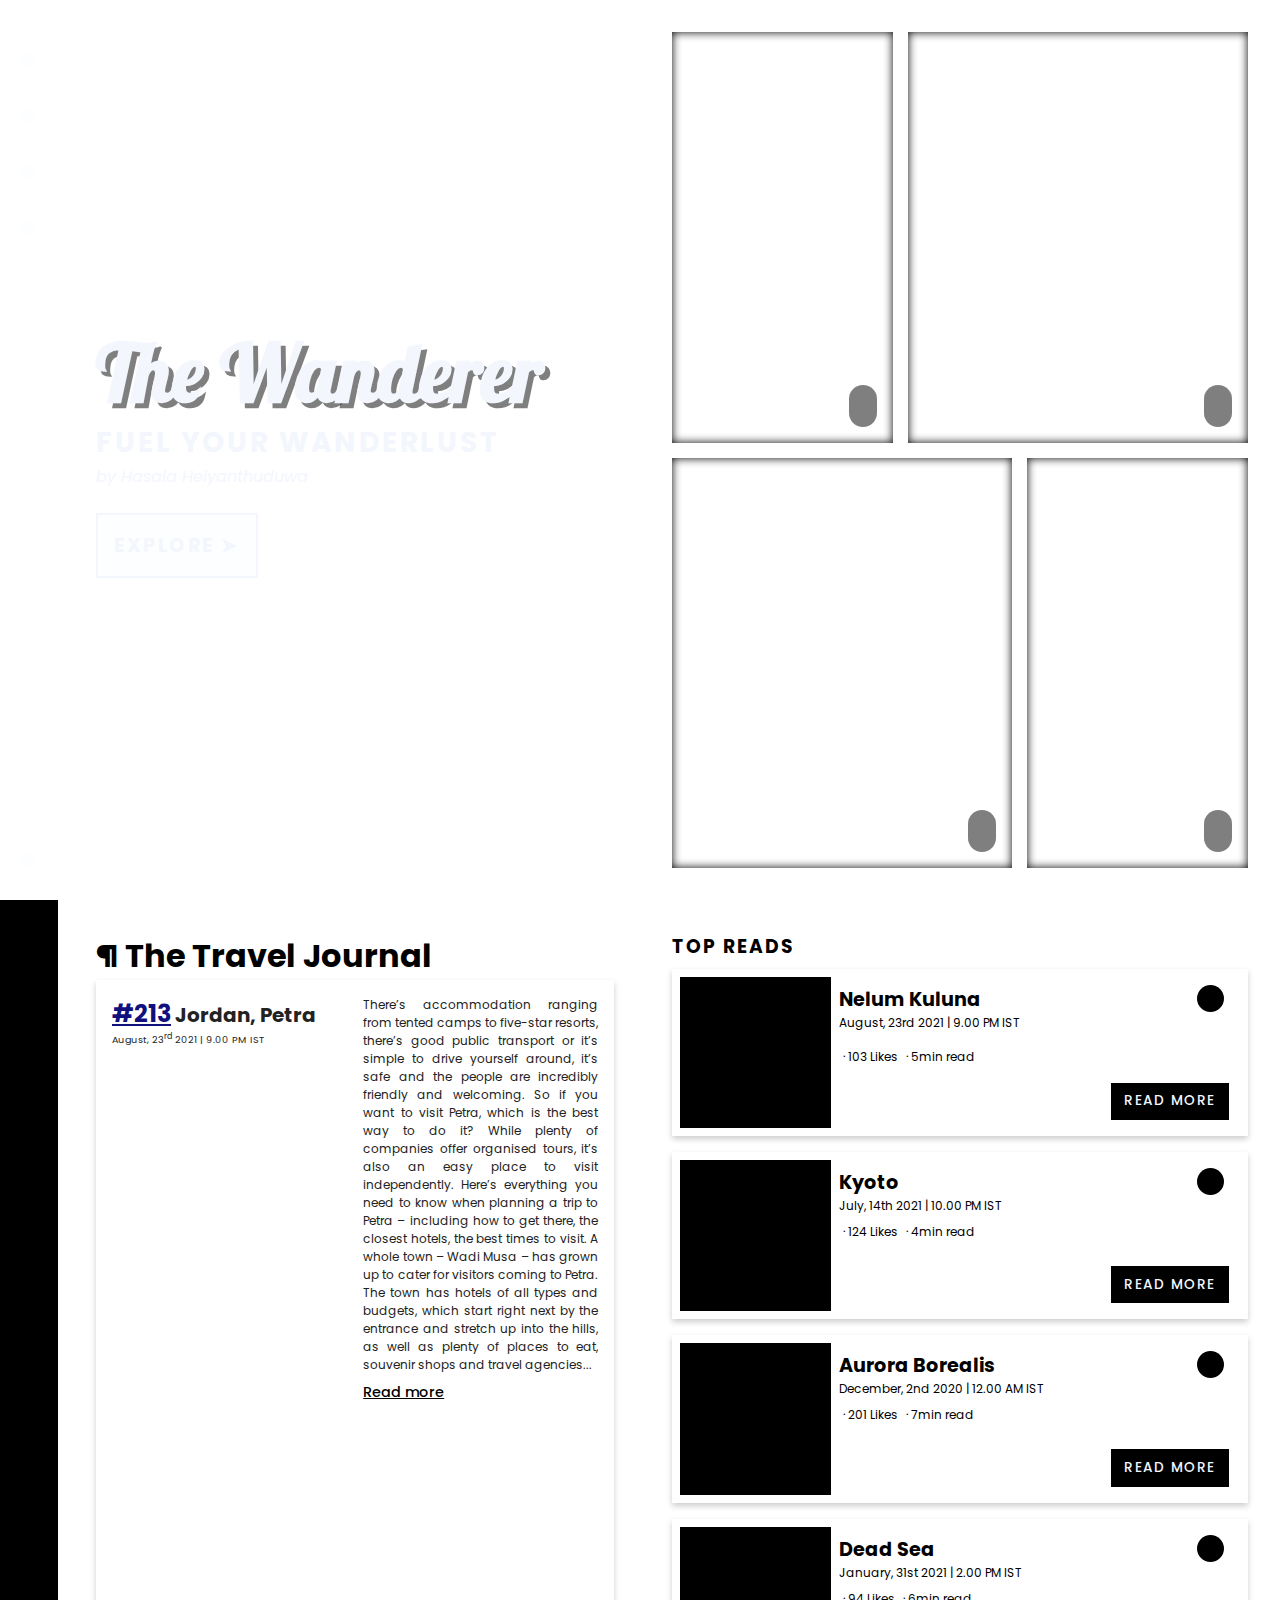
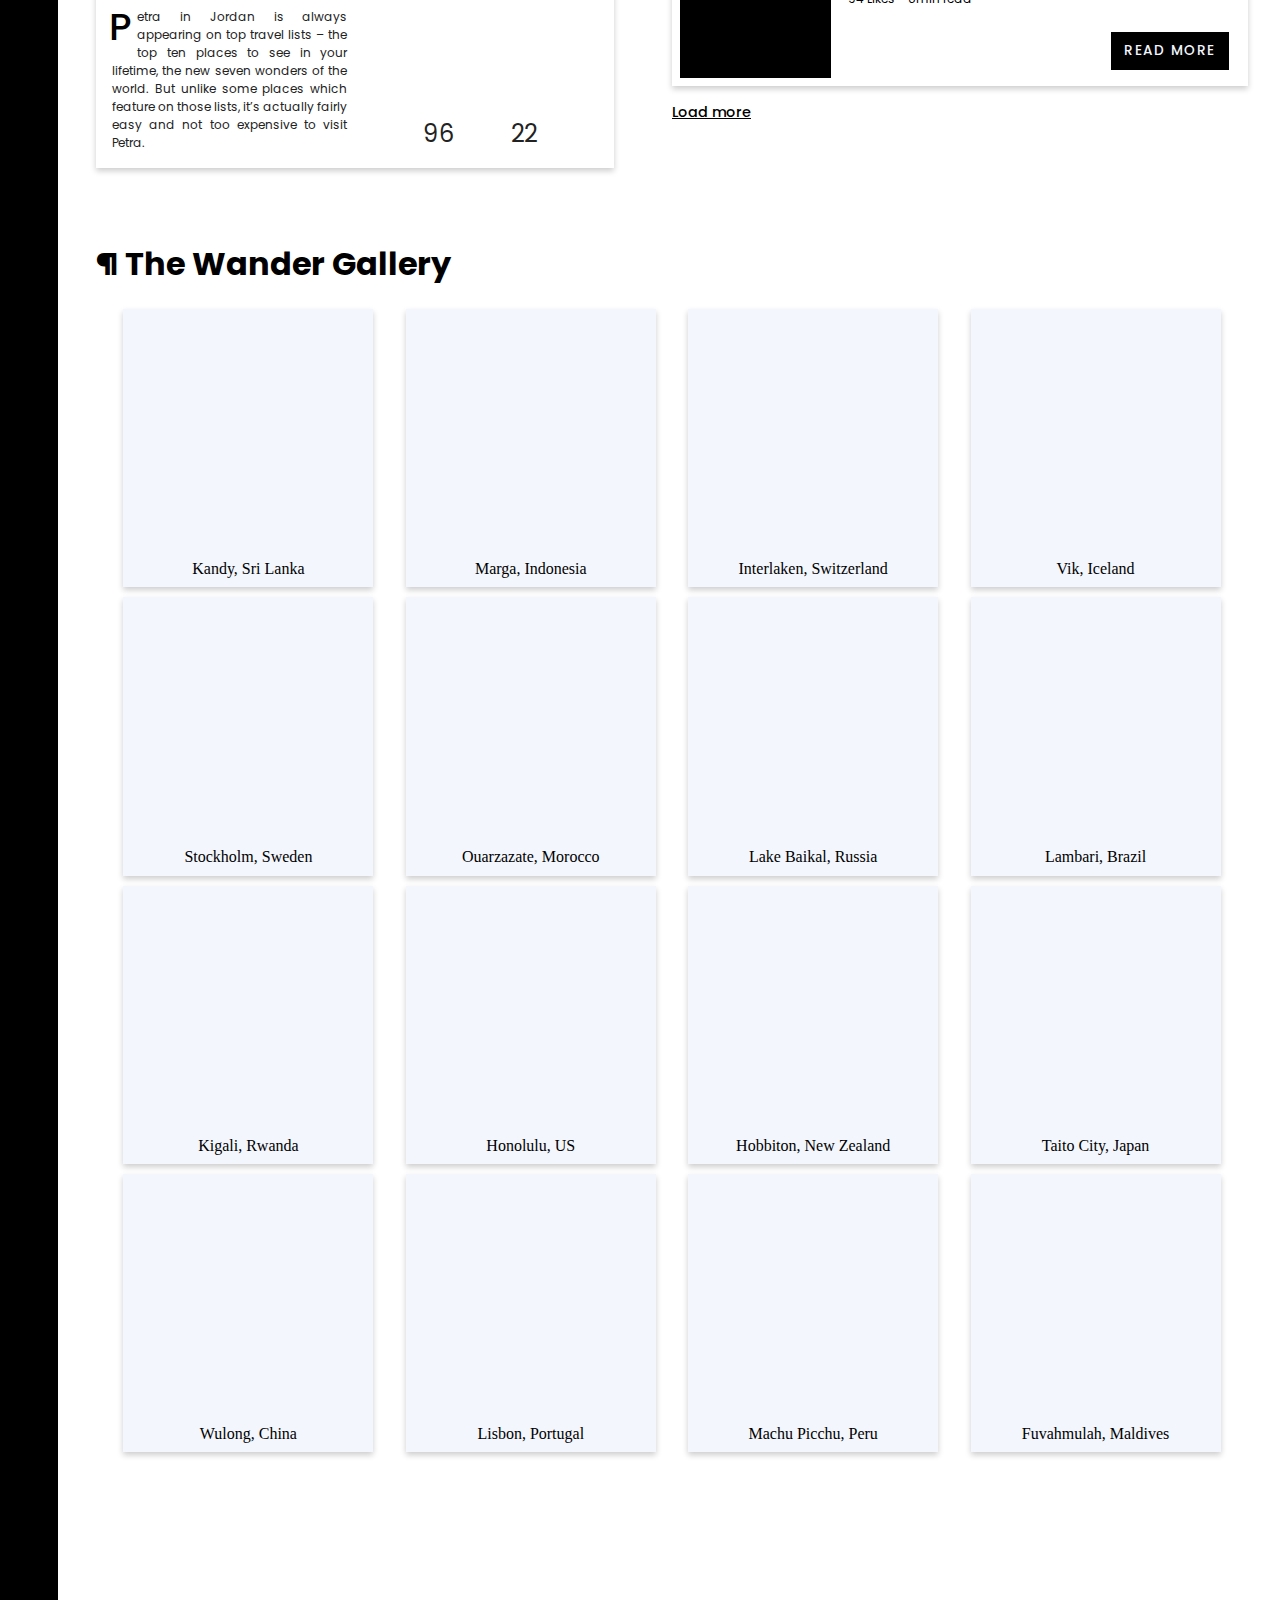
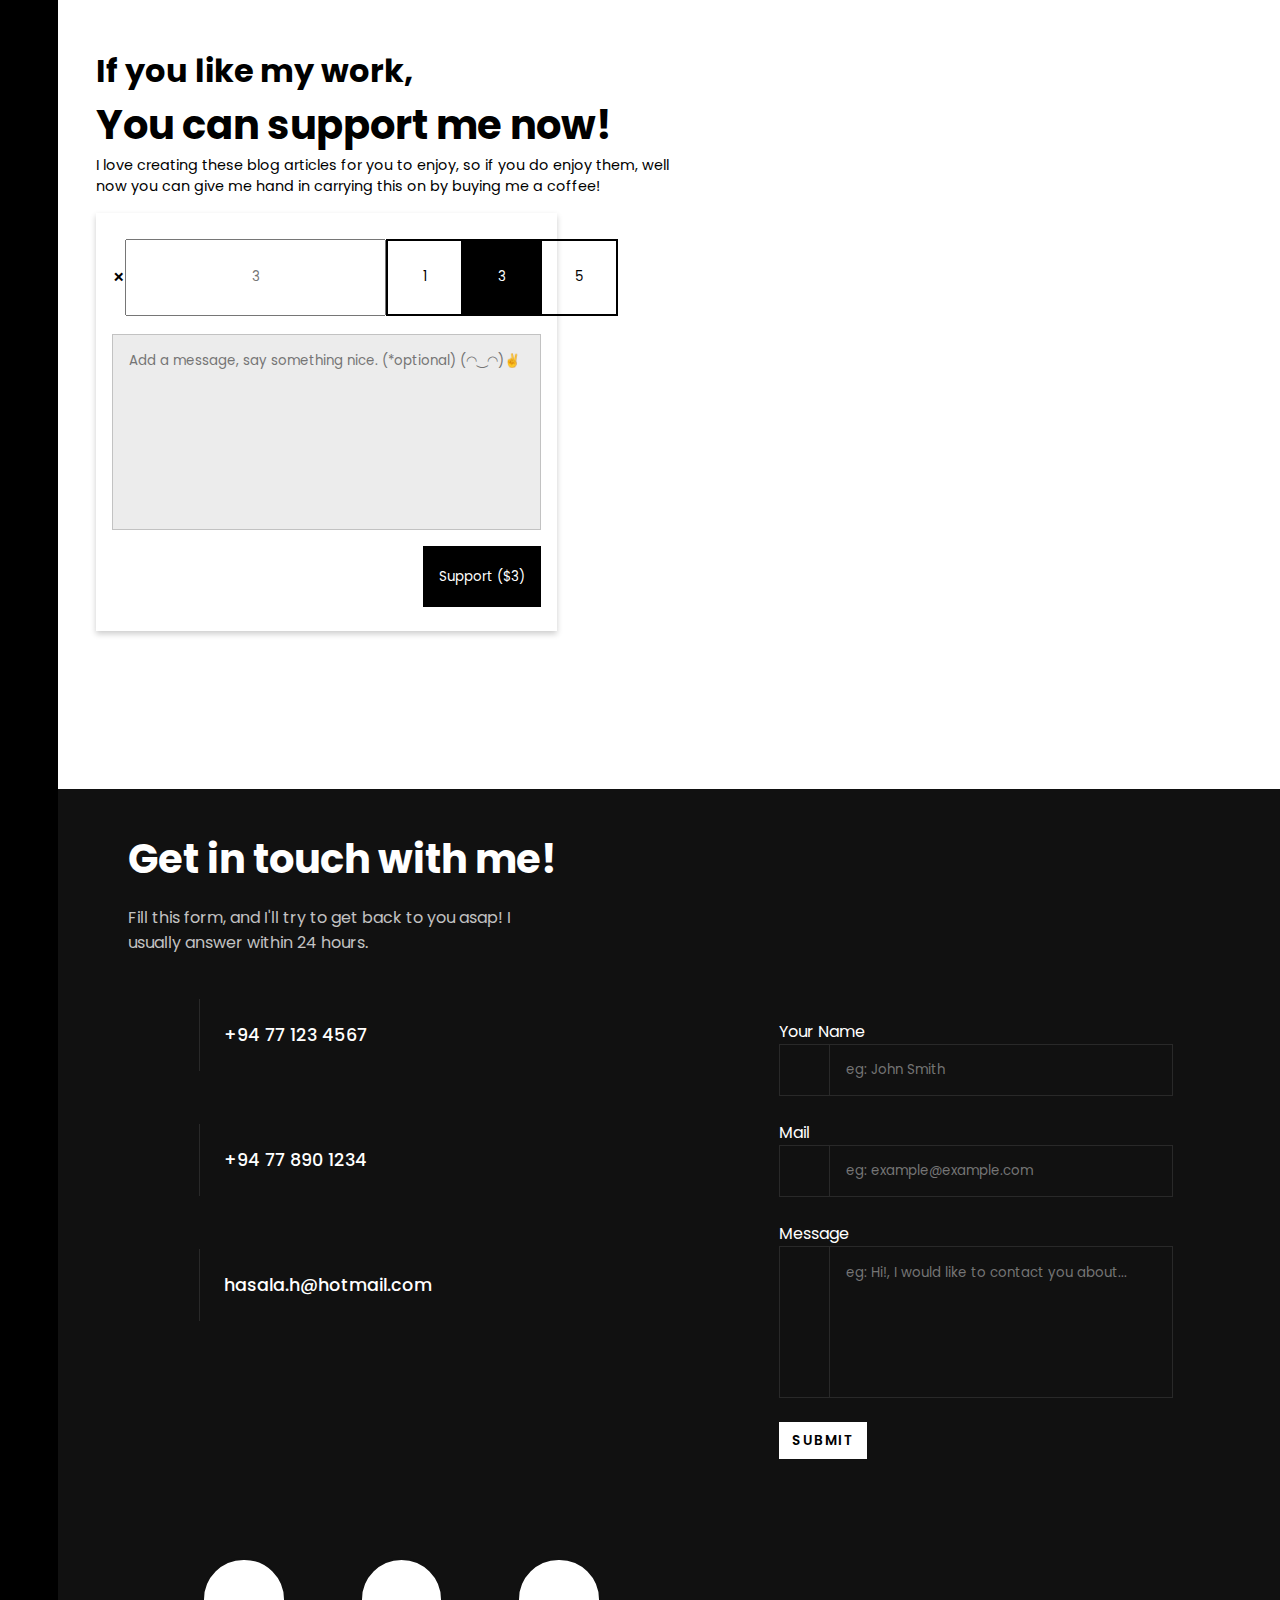
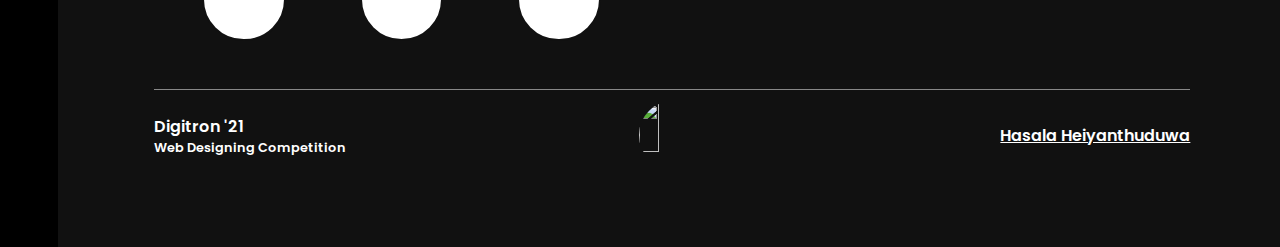
==== index.html @ e17c5232 "final content update" ====
<!DOCTYPE html>
<html lang="en">
<head>
    <meta charset="UTF-8">
    <meta name="viewport" content="width=device-width, initial-scale=1.0">
    <link rel="stylesheet" href="./assets/css/index.css">
    <link rel="shortcut icon" href="./assets/img/logo/favicon_32.ico" type="image/x-icon">
    <script type="module" src="https://unpkg.com/ionicons@5.0.0/dist/ionicons/ionicons.esm.js"></script>
    <script nomodule="" src="https://unpkg.com/ionicons@5.0.0/dist/ionicons/ionicons.js"></script>
    <script src='https://code.jquery.com/jquery-3.6.0.min.js'></script>
    <script defer src="./assets/js/index.js"></script>
    <title>The Wanderer</title>
</head>
<body>
    <nav>
        <a href="#hero">
            <ion-icon name="home-outline"></ion-icon>
        </a>
        <a href="#blog">
            <ion-icon name="document-text-outline"></ion-icon>
        </a>
        <a href="#gallery">
            <ion-icon name="images-outline"></ion-icon>
        </a>
        <a href="#sponsor">
            <ion-icon name="cafe-outline"></ion-icon>
        </a>
        <a href="#contact" class="nav-contact">
            <ion-icon name="at-outline"></ion-icon>
        </a>
    </nav>
    <section class="hero" id="hero">
        <div class="sections">
        <h1 class="hero-title">
            The Wanderer
        </h1>
        <h2 class="hero-subtitle">
            fuel your wanderlust
        </h2>
        <span class="author">by Hasala Heiyanthuduwa</span>
        <a href="#blog" class="hero-explore">Explore <div class="arrow">➤</div></a>
    </div>
    <div class="sections">
        <div class="pic">
            <img src="./assets/img/hero/Compressed_hero-card_1.jpg" alt="">
            <div class="info-panel">
                <div class="info-sec__1">
                    <ion-icon name="location-outline"></ion-icon>
                    <span>Osaka, Japan</span>
                </div>
            </div>
        </div>
        <div class="pic">
            <img src="./assets/img/hero/Compressed_hero-card_3.jpg" alt="">
            <div class="info-panel">
                <div class="info-sec__1">
                    <ion-icon name="location-outline"></ion-icon>
                    <span>Hanover, Germany</span> 
                </div>
            </div>
        </div>
        <div class="pic">
            <img src="./assets/img/hero/Compressed_hero-card_2.jpg" alt="">
            <div class="info-panel">
                <div class="info-sec__1">
                    <ion-icon name="location-outline"></ion-icon>
                    <span>Multnomah Falls, US</span>
                </div>
            </div>
        </div>
        <div class="pic">
            <img src="./assets/img/hero/Compressed_hero-card_4.jpg" alt="">
            <div class="info-panel">
                <div class="info-sec__1">
                    <ion-icon name="location-outline"></ion-icon>
                    <span>Sahara Desert, Sahara</span>
                </div>
            </div>
        </div>
    </div>
    </section>
    <section class="blog" id="blog">
        <div class="nav-cover"></div>
        <div class="sections">
            <h1>¶ The Travel Journal</h1>
            <div class="news-card">
                <div class="col">
                    <h2><a class="article-tag" href="#">#213</a> Jordan, Petra</h2> 
                    <span>August, 23<sup>rd</sup> 2021 | 9.00 PM IST</span>
                    <img src="./assets/img/blog/Compressed_blog-newscard.jpg" alt="">
                    <article>
                        Petra in Jordan is always appearing on top travel lists – the top ten places to see in your lifetime, the new seven wonders of the world. But unlike some places which feature on those lists, it’s actually fairly easy and not too expensive to visit Petra.
                    </article>
                </div>
                <div class="col">
                    <article>
                        There’s accommodation ranging from tented camps to five-star resorts, there’s good public transport or it’s simple to drive yourself around, it’s safe and the people are incredibly friendly and welcoming.
                        So if you want to visit Petra, which is the best way to do it? While plenty of companies offer organised tours, it’s also an easy place to visit independently. Here’s everything you need to know when planning a trip to Petra – including how to get there, the closest hotels, the best times to visit.
                        A whole town – Wadi Musa – has grown up to cater for visitors coming to Petra. The town has hotels of all types and budgets, which start right next by the entrance and stretch up into the hills, as well as plenty of places to eat, souvenir shops and travel agencies...
                    </article>
                    <a href="./blog.html">Read more</a>
                    <div class="likes-comments">
                        <div>
                        <ion-icon class="like-icon" name="heart-outline"></ion-icon>
                        <span class="like-count">96</span>
                    </div>
                        <div>
                        <ion-icon name="chatbubbles-outline"></ion-icon>
                        <span>22</span>
                    </div>
                    </div>
                </div>
            </div>
        </div>
        <div class="sections">
            <div class="journal-entries">
                <h3>Top Reads</h3>
                <div class="journal-entry__card">
                    <div class="entry-index" style="background-image: url('/assets/img/blog/Compressed_blog-img_1.jpg');">
                        <h1>#26</h1>
                    </div>
                    <div class="entry-titles">
                        <h2>Nelum Kuluna</h2>
                        <span>August, 23rd 2021 | 9.00 PM IST</span>
                        <div>
                            <div class="entry-stats"><ion-icon name="heart-outline"></ion-icon><span> · 103 Likes  </span></div>
                            <div class="entry-stats"><ion-icon name="time-outline"></ion-icon><span> · 5min read</span></div>
                        </div>
                    </div>
                    <div class="entry-button-group">
                        <div class="bookmark"><ion-icon name="bookmark-outline"></ion-icon></div>
                        <a href="./blog.html">Read More</a>
                    </div>
                </div>
                <div class="journal-entry__card">
                    <div class="entry-index" style="background-image: url('/assets/img/blog/Compressed_blog-img_2.jpg');">
                        <h1>#10</h1>
                    </div>
                    <div class="entry-titles">
                        <h2>Kyoto</h2>
                        <span>July, 14th 2021 | 10.00 PM IST</span>
                        <div>
                            <ion-icon name="heart-outline"></ion-icon><span> · 124 Likes  </span><ion-icon name="time-outline"></ion-icon><span> · 4min read</span>
                        </div>
                    </div>
                    <div class="entry-button-group">
                        <div class="bookmark"><ion-icon name="bookmark-outline"></ion-icon></div>
                        <a href="./blog.html">Read More</a>
                    </div>
                </div>
                <div class="journal-entry__card">
                    <div class="entry-index" style="background-image: url('/assets/img/blog/Compressed_blog-img_3.jpg');">
                        <h1>#03</h1>
                    </div>
                    <div class="entry-titles">
                        <h2>Aurora Borealis</h2>
                        <span>December, 2nd 2020 | 12.00 AM IST</span>
                        <div>
                            <ion-icon name="heart-outline"></ion-icon><span> · 201 Likes  </span><ion-icon name="time-outline"></ion-icon><span> · 7min read</span>
                        </div>
                    </div>
                    <div class="entry-button-group">
                        <div class="bookmark"><ion-icon name="bookmark-outline"></ion-icon></div>
                        <a href="./blog.html">Read More</a>
                    </div>
                </div>
                <div class="journal-entry__card">
                    <div class="entry-index" style="background-image: url('/assets/img/blog/Compressed_blog-img_4.jpg');">
                        <h1>#100</h1>
                    </div>
                    <div class="entry-titles">
                        <h2>Dead Sea</h2>
                        <span>January, 31st 2021 | 2.00 PM IST</span>
                        <div>
                            <ion-icon name="heart-outline"></ion-icon><span> · 94 Likes  </span><ion-icon name="time-outline"></ion-icon><span> · 6min read</span>
                        </div>
                    </div>
                    <div class="entry-button-group">
                        <div class="bookmark"><ion-icon name="bookmark-outline"></ion-icon></div>
                        <a href="./blog.html">Read More</a>
                    </div>
                </div>
                <p>Load more</p>
            </div>
        </div>
    </section>
    <section class="gallery" id="gallery">
        <div class="nav-cover"></div>
        <h1>¶ The Wander Gallery</h1>
        <div class="gallery-container">
            <div class="photo-box">
                <div class="photo">
                    <img src="./assets/img/gallery/Compressed_gallery-photos__1.jpg" alt="">
                </div>
                <div class="photo-title">
                    <span>Kandy, Sri Lanka</span>
                </div>
            </div>
            <div class="photo-box">
                <div class="photo">
                    <img src="./assets/img/gallery/Compressed_gallery-photos__2.jpg" alt="">
                </div>
                <div class="photo-title">
                    <span>Marga, Indonesia</span>
                </div>
            </div>
            <div class="photo-box">
                <div class="photo">
                    <img src="./assets/img/gallery/Compressed_gallery-photos__3.jpg" alt="">
                </div>
                <div class="photo-title">
                    <span>Interlaken, Switzerland</span>
                </div>
            </div>
            <div class="photo-box">
                <div class="photo">
                    <img src="./assets/img/gallery/Compressed_gallery-photos__4.jpg" alt="">
                </div>
                <div class="photo-title">
                    <span>Vik, Iceland</span>
                </div>
            </div>
            <div class="photo-box">
                <div class="photo">
                    <img src="./assets/img/gallery/Compressed_gallery-photos__5.jpg" alt="">
                </div>
                <div class="photo-title">
                    <span>Stockholm, Sweden</span>
                </div>
            </div>
            <div class="photo-box">
                <div class="photo">
                    <img src="./assets/img/gallery/Compressed_gallery-photos__6.jpg" alt="">
                </div>
                <div class="photo-title">
                    <span>Ouarzazate, Morocco</span>
                </div>
            </div>
            <div class="photo-box">
                <div class="photo">
                    <img src="./assets/img/gallery/Compressed_gallery-photos__7.jpg" alt="">
                </div>
                <div class="photo-title">
                    <span>Lake Baikal, Russia</span>
                </div>
            </div>
            <div class="photo-box">
                <div class="photo">
                    <img src="./assets/img/gallery/Compressed_gallery-photos__8.jpg" alt="">
                </div>
                <div class="photo-title">
                    <span>Lambari, Brazil</span>
                </div>
            </div>
            <div class="photo-box">
                <div class="photo">
                    <img src="./assets/img/gallery/Compressed_gallery-photos__9.jpg" alt="">
                </div>
                <div class="photo-title">
                    <span>Kigali, Rwanda</span>
                </div>
            </div>
            <div class="photo-box">
                <div class="photo">
                    <img src="./assets/img/gallery/Compressed_gallery-photos__10.jpg" alt="">
                </div>
                <div class="photo-title">
                    <span>Honolulu, US</span>
                </div>
            </div>
            <div class="photo-box">
                <div class="photo">
                    <img src="./assets/img/gallery/Compressed_gallery-photos__11.jpg" alt="">
                </div>
                <div class="photo-title">
                    <span>Hobbiton, New Zealand</span>
                </div>
            </div>
            <div class="photo-box">
                <div class="photo">
                    <img src="./assets/img/gallery/Compressed_gallery-photos__12.jpg" alt="">
                </div>
                <div class="photo-title">
                    <span>Taito City, Japan</span>
                </div>
            </div>
            <div class="photo-box">
                <div class="photo">
                    <img src="./assets/img/gallery/Compressed_gallery-photos__13.jpg" alt="">
                </div>
                <div class="photo-title">
                    <span>Wulong, China</span>
                </div>
            </div>
            <div class="photo-box">
                <div class="photo">
                    <img src="./assets/img/gallery/Compressed_gallery-photos__14.jpg" alt="">
                </div>
                <div class="photo-title">
                    <span>Lisbon, Portugal</span>
                </div>
            </div>
            <div class="photo-box">
                <div class="photo">
                    <img src="./assets/img/gallery/Compressed_gallery-photos__15.jpg" alt="">
                </div>
                <div class="photo-title">
                    <span>Machu Picchu, Peru</span>
                </div>
            </div>
            <div class="photo-box">
                <div class="photo">
                    <img src="./assets/img/gallery/Compressed_gallery-photos__16.jpg" alt="">
                </div>
                <div class="photo-title">
                    <span>Fuvahmulah, Maldives</span>
                </div>
            </div>
        </div>
    </section>
    <section class="sponsor" id="sponsor">
        <div class="sponsor-background">
            <img src="./assets/img/sponsor/sponsor-background.png" alt="">
        </div>
        <div class="nav-cover"></div>
        <div class="sections main-sponsor">
            <h2>If you like my work,</h2>
            <h1>You can support me now!</h1>
            <p>I love creating these blog articles for you to enjoy, so if you do enjoy them, well now you can give me hand in carrying this on by buying me a coffee!</p>
            <div class="buy-a-coffee-card">
                <div class="select-number">
                    <img src="./assets/img/sponsor/coffeecup.png" alt="">
                    <p>×</p>
                    <input type="" placeholder="3">
                    <button>1</button>
                    <button class="selected">3</button>
                    <button>5</button>
                </div>
                <div class="comment">
                    <textarea class="comment-box" placeholder="Add a message, say something nice. (*optional) (◠‿◠)✌"></textarea>
                </div>
                <div class="give-support">
                    <img src="./assets/img/sponsor/visamastercard.png" alt="">
                    <button>Support ($3)</button>
                </div>
            </div>
        </div>
        <div class="sections background">
            <img src="./assets/img/sponsor/buymeacoffeelogo.png" alt="">
        </div>
    </section>
    <section class="contact" id="contact">
        <div class="nav-cover"></div>
        <div class="sections contact-intro">
            <h1>Get in touch with me!</h1>
            <h4>Fill this form, and I'll try to get back to you asap! I usually answer within 24 hours.</h4>
            <div class="contacts">
                <div class="contact-cards">
                    <div class="contact-card__icon"><ion-icon name="call"></ion-icon></div>
                    <span>+94 77 123 4567</span>
                </div>
                <div class="contact-cards">
                    <div class="contact-card__icon"><ion-icon name="logo-whatsapp"></ion-icon></div>
                    <span>+94 77 890 1234</span>
                </div>
                <div class="contact-cards">
                    <div class="contact-card__icon"><ion-icon name="mail"></ion-icon></div>
                    <span>hasala.h@hotmail.com</span>
                </div>
            </div>
            <div class="contact-socials">
                <div class="contact-social-links">
                    <ion-icon class="social-icon" name="logo-instagram"></ion-icon>
                </div>
                <div class="contact-social-links">
                    <ion-icon class="social-icon" name="logo-twitter"></ion-icon>
                </div>
                <div class="contact-social-links">
                    <ion-icon class="social-icon" name="logo-github"></ion-icon>
                </div>
            </div>
        </div>
        <div class="sections contact-form-section">
            <form class="contact-form">
                <label for="">Your Name</label>
                <div class="contact-input-box">
                    <div class="contact-icon-box"><ion-icon name="person"></ion-icon></div>
                    <input type="text" placeholder="eg: John Smith">
                </div>
                <label for="">Mail</label>
                <div class="contact-input-box">
                    <div class="contact-icon-box"><ion-icon name="mail"></ion-icon></div>
                    <input type="text"  placeholder="eg: example@example.com">
                </div>
                <label for="">Message</label>
                <div class="contact-input-box">
                    <div class="contact-icon-box textarea-icon"><ion-icon name="chatbubble-ellipses"></ion-icon></div>
                    <textarea placeholder="eg: Hi!, I would like to contact you about..."></textarea>
                </div>
                <input type="submit" onclick="(event)=>{event.preventDefault();}">
            </form>
        </div>
    </section>
    <footer>
        <div class="nav-cover"></div>
        <div class="divider"></div>
        <div class="content">
            <span>Digitron '21 <br> <p>Web Designing Competition</p></span>
            <img src="./assets/img/logo/profile-picture.jpeg" alt="">
            <a href="http://github.com/Hasala2002">Hasala Heiyanthuduwa</a>
        </div>
    </footer>
</body>
</html>
---- assets/css/index.css ----
@import url('https://fonts.googleapis.com/css2?family=Lobster&display=swap');
@import url('https://fonts.googleapis.com/css2?family=Poppins:wght@300;400;500;600;700&display=swap');

@font-face {
    font-family: "Virgil";
    src: url("Virgil.woff2");
    font-display: swap;
  }

*{
    padding: 0;
    margin: 0;
    box-sizing: border-box;
    font-family: 'Poppins';
}

*::-webkit-scrollbar {
    width: 5px;
    background: #F3F6FD;
  }
  
*::-webkit-scrollbar-thumb {
    background: #000;
}

html,body{
    width: 100%;
    height: 100%;
    font-size: 100%;
    scroll-behavior: smooth;
    position: relative;
    min-height: 760px;
}

body{
    /* display: flex; */
    /* height: 600%; */
    /* flex-direction: column; */
    overflow-x: hidden;
    /* background-color: #F3F6FD; */
}

section{
    width: 100%;
    padding: 2.5%;
    padding-left: 7.5%;
    height: 100vh;
    display: flex;
    position: relative;
    color: #F3F6FD;
}

section:not(.hero){
    color: #000;
}

nav{
    position: fixed;
    width: 4.5%;
    height: 100%;
    background: inherit;
    overflow: hidden;
    border-right: 1px solid rgba(243, 246, 253, 0.25);
    display: flex;
    flex-direction: column;
    align-items: center;
    padding: 4% 0 2.5% 0;
    z-index: 1000;
}

nav::after{
    content: '';
    width: 100%;
    height:100%;
    background: inherit; 
    position: absolute;
    right: 0;
    top: 0;
    left: 0;
    bottom: 0;
    box-shadow: inset 0 0 0 200px rgba(255,255,255,0.1);
    filter: blur(10px);
    pointer-events: none;
}

nav a {
    background-color: #F3F6FD;
    width: fit-content;
    aspect-ratio: 1/1;
    margin-bottom: 5rem;
    padding: .75rem;
    border-radius:50%;
    background-color: rgba(243, 246, 253, 0.15);
    transition: 0.5s ease-in;
    color: #F3F6FD;

}

nav a:hover{
    box-shadow: inset 0px 0px 0px 50px rgba(243, 246, 253, 0.3);
}

nav a ion-icon{
    font-size: 1.75rem;
}

nav a.nav-contact{
    margin-top: auto;
    margin-bottom: 0rem;
}

section.hero{
    flex: 1;
    background-image: url(/assets/img/hero/hero-1.jpg);
    background-size: 100% auto;
    background-repeat: no-repeat;
}

section .sections{
    flex: 1;
    height:100%;
}

section:is(.hero) .sections{
    display: flex;
    flex-direction: column;
    justify-content: center;
}


h1.hero-title{
    font-family: 'Lobster';
    font-size: clamp(5rem, 8.5rem ,12.5rem);
    text-shadow: 0.3rem 0.3rem rgba(0, 0, 0, 0.5);
}

h2.hero-subtitle{
    font-size: 2.5rem !important;
    text-transform: uppercase;
    letter-spacing: 2.5px;
}

span.author{
    font-style: italic;
}

a.hero-explore{
    margin-top: 1.5rem;
    font-weight: 700;
    font-size:1.2rem;
    border: 2px solid #F3F6FD;
    background-color: rgba(243, 246, 253, 0.15);
    outline-width: 0;
    width: fit-content;
    padding: 1rem;
    white-space: pre;
    text-transform: uppercase;
    letter-spacing: 2.5px;
    display: flex;
    transition: 0.25s ease-in;
    color: #F3F6FD;
    text-decoration: none;
}

a.hero-explore .arrow{
    transition: 0.25s ease-in;
}

.hero-explore:hover{
    box-shadow: inset 0px 0px 0px 50px rgba(243, 246, 253, 0.3);
}

.hero-explore:hover .arrow{
    transform: rotate(90deg);
}

.hero .sections:nth-child(2){
    display: grid;
    grid-template-columns: repeat(5, 1fr);
    grid-template-rows: repeat(4, 1fr);
    grid-column-gap: 15px;
    grid-row-gap: 15px;
}

.hero .pic{
    overflow: hidden;
    display: flex;
    justify-content:center;
    align-items:center;
    position: relative;
}

.hero .pic:nth-child(1){
    grid-area: 1 / 1 / 3 / 3;
}
.hero .pic:nth-child(2){
    grid-area: 1 / 3 / 3 / 6;
}
.hero .pic:nth-child(3){
    grid-area: 3 / 4 / 5 / 6;
}
.hero .pic:nth-child(4){
    grid-area: 3 / 1 / 5 / 4;
}

.hero .pic img{
    transition: .25s ease-out;
    transition-delay: .25s;
    object-position: center center; 
}

.hero .pic:nth-child(odd) img{
    width: 100%;
    height: auto;
    border-radius: .75rem;
    z-index: 0;
}

.hero .pic:nth-child(even) img{
    width: auto;
    height: 100%;
    border-radius: .75rem;
    z-index: 0;
}

.hero .pic::before{
    -moz-box-shadow:    inset 0 0 10px #000000;
    -webkit-box-shadow: inset 0 0 10px #000000;
    box-shadow:         inset 0 0 10px #000000;
    position:absolute;
    top:0;
    right: 0;
    left:0;
    bottom:0;
    content:'';
    width:100%;
    height:100%;
    z-index: 2;
    pointer-events: none;
}

.hero .pic .info-panel{
    position: absolute;
    width:fit-content;
    height: fit-content;
    padding: .75rem;
    z-index: 3;
    right: 1rem;
    bottom: 1rem;
    background-color: rgba(0, 0, 0, 0.5);
    border-radius: 1.5rem;
    /* max-width:0px; */
}

.pic:hover img{
    transform: scale(1.1) rotateZ(1deg);
}

.pic:hover .info-sec__1 span{
    display: unset;
    opacity: 1;
    max-width: 500px;
}

.info-panel .info-sec__1 {
    display: flex;
    align-items: center;
    overflow: hidden;
}

.info-panel .info-sec__1 span{
    font-size: 1rem;
    font-weight: 500;
    margin-left: .25rem;
    opacity: 0;
    max-width: 0;
    white-space: nowrap;
    transition: 0.5s ease-in-out;
    transition-delay: .5s;
}

.nav-cover{
    width:4.5%;
    height: 100%;
    background-color: #000;
    position: absolute;
    left: 0;
    top: 0;
}

.blog{
    display: flex;
    flex-direction: row;
    background-image: url(/assets/img/blog/blog-backround.png);
    background-repeat: no-repeat;
    background-size: auto 100%;
}

.blog .sections:nth-child(2){
    display: flex;
    flex-direction: column;
}

.blog h1{
    font-size: 3rem;
}

.article-tag{
    font-size: 1.5rem !important;
    font-weight: 700 !important;
    text-decoration: underline !important;
    color: rgb(17, 17, 126) !important;
}

.blog .news-card{
    width: 90%;
    flex:1;
    /* box-shadow: 0 3px 6px rgba(0,0,0,0.16), 0 3px 6px rgba(0,0,0,0.23); */
    box-shadow: 0 3px 1000px -1000px rgba(0,0,0,0.1), 0 3px 6px rgba(0,0,0,0.2);
}

.news-card{
    display: flex;
    padding:.5rem .5rem 2rem .5rem;
    background-color: #fff;
}

.news-card .col{
    height: 100%;
    flex:1;
    margin: .5rem;
    display: flex;
    flex-direction:column;
    max-height: 100%;
}

.col h2{
    color: #222;
    /* font-family: 'Merriweather', serif; */
}

.col h2 a{
    text-decoration:none;
}

.col span{
    font-size: 0.75rem;
    color: #222;
    margin-bottom: .5rem;
    /* font-family: 'Merriweather', serif; */
}

.col img{
    width: 100%;
    object-fit: cover;
    object-position: center center;
    flex: 1;
    margin-bottom: .5rem;
}

.col article{
    color: #222;
    font-size: 0.9rem;
    text-align: justify;
    text-justify: newspaper;
}

.col a{
    margin-top: .5rem;
    text-decoration: underline;
    color: #000;
    font-size: 0.9rem;
    font-weight: 500;
    cursor: pointer;
}

.news-card .col:nth-child(1) article::first-letter{
    -webkit-initial-letter: 4;
    initial-letter: 4;
    font-weight: 500;
    font-size: 6rem;
    line-height: 0.65;
    margin: 0.1em 0.1em 0.1em 0;
    float: left;
    color: #000;
}

.col .likes-comments {
    width: 100%;
    flex: 1;
    margin-top: auto;
    max-height: 70px;
    display: flex;
    align-items: center;
    justify-content:space-evenly;
    padding: 0 2rem;
}

.col:nth-child(1){
    padding-bottom: 1rem;
}

.likes-comments div{
    height: 100%;
    display: flex;
    align-items: center;
    justify-content: center;
    width: 50%;
}

.likes-comments div ion-icon{
    transition: 0.25s ease;
    font-size: 2rem;
    cursor: pointer;
    /* margin-right: .25rem; */
}

.likes-comments div span{
    font-size: 1.5rem;
    /* line-height: 0; */
    margin-bottom: 0;
    /* margin-left: .25rem; */
}

.likes-comments div:nth-child(1) ion-icon:hover{
    color: red;
}

.liked{
    color: red;
}

.sections .journal-entries{
    width: 100%;
    height: 100%;
}

.journal-entry__card{
    width: 100%;
    height: 20%;
    background-color: #fff;
    margin-bottom: 1rem;
    box-shadow: 0 3px 1000px -1000px rgba(0,0,0,0.1), 0 3px 6px rgba(0,0,0,0.2);
    padding: .5rem;
    transition: 0.1s ease;
    display: flex;
    align-items: center;
}

.journal-entries h3{
    margin-bottom: .5rem;
    text-transform: uppercase;
    letter-spacing: 2px;
}

.journal-entries p{
    margin-top: .5rem;
    text-decoration: underline;
    font-size: 0.9rem;
    font-weight: 500;
    cursor: pointer;
}

.entry-index{
    height: 100%;
    aspect-ratio: 1/1;
    background-color: #000;
    background-size: 100% auto;
    background-position: center center;
    display: flex;
    justify-content: center;
    align-items: center;
    position: relative;
}

.entry-index::before{
    position: absolute;
    top: 0;
    bottom: 0;
    left: 0;
    right: 0;
    content: '';
    background-color:rgba(0, 0, 0, 0.5);
    transition: 0.25s ease;
    transition-delay: 0.1s;
    opacity: 0;
}

.entry-index h1{
    color: #F3F6FD;
    z-index: 999;
    transition: 0.25s ease;
    transition-delay: 0.1s;
    opacity: 0;
}


.journal-entry__card:hover{
    transform: scale(1.025);
} 

.journal-entry__card:hover .entry-index h1,.journal-entry__card:hover .entry-index::before{
    opacity: 1;
}

.entry-titles{
    height: 100%;
    padding: .5rem 0 1rem .5rem;
    flex: 1;
    display: flex;
    flex-direction: column;
}

.entry-titles h2{
    font-size: 1.2rem;
}

.entry-titles span{
    font-size: 0.75rem;
}

.entry-titles div{
    margin-top: .5rem;
    display: flex;
    align-items: center;
}

.entry-titles div ion-icon{
    margin-right: .25rem;
}

.entry-titles div span{
    margin-right: .25rem;
}

.entry-button-group{
    width: 25%;
    height: 100%;
    display: flex;
    flex-direction: column;
    align-items: center;
    justify-content: space-between;
    padding: .5rem 1rem;
}

.entry-button-group a{
    display: flex;
    font-weight: 500;
    font-size:.85rem;
    background-color: #000;
    outline-width: 0;
    border: none;
    width: fit-content;
    padding: .55rem .8rem;
    white-space: pre; 
    text-transform: uppercase;
    letter-spacing: 1.5px;
    transition: 0.25s ease-in;
    color: #F3F6FD;
    cursor: pointer;
    text-decoration: none;
}

.entry-button-group .bookmark{
    width: 25%;
    aspect-ratio: 1/1;
    background-color: #000;
    border-radius: 50%;
    display: flex;
    justify-content: center;
    align-items: center;
    align-self: flex-end;
    cursor: pointer;
}

.entry-button-group .bookmark ion-icon{
    color: #F3F6FD;
}

/* section:is(.sponsor)::before{
    position: absolute;
    width: 100%;
    height: 100%;
    top: 0;
    bottom: 0;
    right: 0;
    left: 0;
    content: '';
    background-image: url(/assets/img/sponsor/sponsor-background.png);
    background-size: auto 125%;
    background-repeat: no-repeat;
    background-position: center right;
    z-index: 9999;
} */

.sponsor .sponsor-background{
    position: absolute;
    width: 100%;
    height: 100%;
    top: 0;
    left: 0;
    display: grid;
    place-items: end;
    /* background-color:#000; */
}

.sponsor-background img{
    width: 85%;
    height: auto;
    object-position: 75% top;
}

.sponsor .sections{
    z-index: 999;
}

/* .sponsor{
    background-image: url(/assets/img/sponsor/sponsor-background.png);
    background-size: auto 100%;
    background-position: center right;
} */

.sponsor .main-sponsor{
    display: flex;
    flex-direction: column;
    justify-content: center;
}

.main-sponsor h2{
    font-size: 2rem;
}

.main-sponsor h1{
    font-size: 2.5rem;
}

.main-sponsor p{
    font-size: .9rem;
    text-align: left;
}

.main-sponsor .buy-a-coffee-card{
    width: 80%;
    background-color: #fff;
    box-shadow: 0 3px 1000px -1000px rgba(0,0,0,0.1), 0 3px 6px rgba(0,0,0,0.2);
    height: 50%;
    padding: 1rem;
    display: flex;
    flex-direction: column;
    margin-top: 1rem;
}

.buy-a-coffee-card .select-number{
    width: 100%;
    height: 25%;
    display:flex;
    align-items: center;
    justify-content:space-evenly;
}

.select-number img{
    height: 90%;
    width: auto;
}

.select-number p {
    font-size: 1.2rem;
    font-weight: 500;
}

.select-number input{
    height: 80%;
    aspect-ratio: 1/1;
    outline-width: 0;
    text-align:center;
}

.select-number button{
    height: 80%;
    aspect-ratio: 1/1;
    border: 2px solid #000;
    background-color: transparent;
    transition: 0.25s;
}

.select-number button:hover{
    background-color: #000;
    color: #fff;
}

.select-number button.selected{
    background-color: #000;
    color: #fff;
}

.buy-a-coffee-card .comment{
    width: 100%;
    height: 55%;
    padding: .5rem 0;
}

.sponsor .background{
    display: flex;
    flex-direction: column;
    align-items: flex-end;
}

.background img{
    width: 30%;
    height:auto;
}

.comment .comment-box{
    width: 100%;
    height: 100%;
    resize: none;
    background-color: rgba(0, 0, 0, 0.075);
    border: 1px solid rgba(0, 0, 0, 0.175);
    outline-width: 0;
    padding: 1rem;
}

.buy-a-coffee-card .give-support{
    width: 100%;
    height: 20%;
    display: flex;
    align-items: center;
    justify-content: space-between;
}

.give-support img{
    height: 80%;
    width: auto;
}

.give-support button{
    height: 80%;
    background-color: #000;
    color: #fff;
    border: none;
    padding: 0 1rem;
}

.gallery{
    display: flex;
    flex-direction: column;
    height: fit-content;
}

.gallery h1{
    font-size: 3rem;
    margin: .5rem 0 1rem 0;
}

.gallery-container{
    width: 100%;
    flex: 1;
    display: flex;
    flex-wrap: wrap;
    justify-content: space-evenly;
}

.photo-box{
    aspect-ratio: 1/1;
    margin: 5px;
    width: 250px;
    display: flex;
    flex-direction: column;
    padding: .5rem .5rem 0 .5rem;
    box-shadow: 0 3px 1000px -1000px rgba(0,0,0,0.1), 0 3px 6px rgba(0,0,0,0.2);
    background-color: #F3F6FD;
    transition: 0.1s ease-in;
}

.photo-box:hover{
    transform: scale(1.1) rotate(-5deg);
}

.photo-box .photo{
    width: 100%;
    aspect-ratio: 1/1;
    overflow: hidden;
}

.photo-box .photo img{
    height: 100%;
    width: auto;
    object-fit: cover;
    object-position: center center;
}

.photo-title{
    width: 100%;
    flex: 1;
    min-height: 15%;
    display: flex;
    align-items: center;
    justify-content: center;
}

.photo-title span{
    font-family: 'Virgil';
}

footer{
    width: 100%;
    height: 17.5%;
    position: relative;
    display: flex;
    flex-direction: column;
    align-items: center;
    padding: 0 2.5% 0 7.5%;
    background-color: #111;
}

footer .divider{
    width: 90%;
    border-top: 1px solid rgba(255, 255, 255, 0.5);
}

footer .content{
    width: 90%;
    flex: 1;
    display: flex;
    justify-content: space-between;
    align-items: center;
    max-height: 90px;
}

footer .content img{
    height: 75%;
    width: auto;
    border-radius: 50%;
    aspect-ratio: 1/1;
    margin: 0 1rem;
}

footer .content a, footer .content span{
    font-weight: 600;
    color: #fff;
}

footer .content span p{
    font-size: .8rem;
    color: #fff;
}

.contact{
    background-color: #111;
}

.contact .contact-intro{
    padding: .5rem 2rem;
    position: relative;
}

.contact .sections h1{
    font-size: 2.5rem;
    margin-bottom: 1rem;
    color: #fff;
}

.contact .sections h4{
    width: 80%;
    font-weight: 400;
    color: rgba(255, 255, 255, 0.75);
}

.contacts{
    width: 100%;
    height: 50%;
    display: flex;
    flex-direction: column;
    justify-content: space-evenly;
}

.contacts .contact-cards{
    width: 60%;
    height: 22%;
    display: flex;
    align-items: center;
    transition: .1s ease-in-out;
    cursor: pointer;
}

.contact-cards:hover{
    transform: scale(1.05);
    /* box-shadow: rgb(255 255 255 / 5%) 0px 2px 8px; */
    border: 1px solid rgba(255, 255, 255, 0.1);
}

.contact-card__icon{
    height: 80%;
    aspect-ratio: 1/1;
    display: grid;
    place-items: center;
    border-right: 1px solid rgba(255, 255, 255, 0.1);
}


.contact-card__icon ion-icon{
    font-size: 1.25rem;
    color: #fff;
}

.contact-cards span{
    font-size: 1.1rem;
    margin-left: 1.5rem;
    font-weight: 500;
    color: #fff;
}

.contact-socials{
    width: 90%;
    height: 10%;
    display: flex;
    align-items: center;
    justify-content: space-evenly;
    position: absolute;
    bottom: 1rem;
}

.contact-social-links{
    height: 100%;
    aspect-ratio: 1/1;
    background-color: #fff;
    border-radius: 50%;
    display: grid;
    place-items: center;
    cursor: pointer;
    border: 2px solid #111;
    transition: .5s ease;
}

.contact-social-links  ion-icon{
    color: #000;
    font-size: 1.5rem;
}


.contact-social-links:hover{
    transform: rotate(-45deg);
    box-shadow: inset 0px 0px 0px 50px #000;
    border: 2px solid transparent;
}

.contact-social-links:hover .social-icon{
    color: #fff;
}

.contact-form-section{
    display: grid;
    place-items: center;
}

.contact-form{
    width: 90%;
    height: fit-content;
    display: flex;
    flex-direction: column;
    background-color: #111;
    /* border: 1px solid rgba(255, 255, 255, 0.1); */
    padding: 2rem 3rem;
    color: #fff;
}

.contact-input-box{
    width: 100%;
    border: 1px solid rgba(255, 255, 255, 0.1);
    display: flex;
    align-items: center;
    min-height: 50px;
    margin-bottom: 1.5rem;
}

.contact-input-box textarea{
    min-height: 150px;
    flex: 1;
    resize: none;
    padding: 1rem;
    border: none;
    outline-width: 0;
    background-color: transparent;
    color: #fff;
}

.contact-input-box input{
    height: 100%;
    border: none;
    outline-width: 0;
    flex: 1;
    margin-left: 1rem;
    background-color: transparent;
    color: #fff;
}

.contact-icon-box{
    height: 90%;
    min-height: 50px;
    aspect-ratio: 1/1;
    display: grid;
    place-items:center;
    border-right: 1px solid rgba(255, 255, 255, 0.1);
}

.textarea-icon{
    aspect-ratio: unset;
    min-height: 150px;
    min-width: 50px;
}

.contact-icon-box ion-icon{
    color: #fff;
    font-size: 1.5rem;
}

.contact-form input[type="submit"]{
    display: flex;
    font-weight: 500;
    font-size:.85rem;
    font-weight: 600;
    background-color: #fff;
    outline-width: 0;
    border: none;
    width: fit-content;
    padding: .55rem .8rem;
    white-space: pre; 
    text-transform: uppercase;
    letter-spacing: 1.5px;
    transition: 0.25s ease-in;
    color: #000;
    cursor: pointer;
    text-decoration: none;
}

@media screen and (max-width: 1366px) {
    h1.hero-title{
        font-size: clamp(2.5rem, 5rem ,7.5rem);
    }
    h2.hero-subtitle{
        font-size: 1.75rem !important;
    }
    nav a{
        padding: .5rem;
        margin-bottom: 2.5rem;
    }
    nav a ion-icon{
        font-size: 1.25rem;
    }

    .info-panel .info-sec__1 span{
        font-size: 0.8rem;
    }

    .blog h1, .gallery h1{
        font-size: 2rem !important;
    }

    .news-card {
        padding:.5rem;
    }

    .col h2{
        font-size: 1.25rem;
    }
    .col span{
        font-size: 0.6rem;
    }
    .col article{
        font-size: 0.75rem;
    }
    .news-card .col:nth-child(1) article::first-letter{
        -webkit-initial-letter: 2;
        initial-letter: 2;
        font-weight: 500;
        font-size: 4rem;
        line-height: 0.65;
        margin: 0.1em 0.1em 0.1em 0;
        float: left;
        color: #000;
    }

    .news-card .col .likes-comments{
        margin-bottom: 0;
    }
    
}

@media screen and (max-width: 1120px){
    .hero .pic:nth-child(odd) img{
        height:100%;
        width:auto;
    }
    .hero .pic .info-panel{
        padding: .5rem;
        right: .5rem;
        bottom: .5rem;
    }
    .info-panel .info-sec__1 span{
        font-size: 0.6rem;
    }
    .info-panel .info-sec__1 ion-icon{
        font-size: 0.75rem;
    }
    .col h2{
        font-size: 1rem;
    }
    .col span{
        font-size: 0.5rem;
    }
    .col article{
        font-size: 0.6rem;
    }
    .news-card .col:nth-child(1) article::first-letter{
        -webkit-initial-letter: 1;
        initial-letter: 1;
        font-weight: 500;
        font-size: 3rem;
        line-height: 0.5;
        margin: 0.05em 0.05em 0.05em 0;
        float: left;
        color: #000;
    }
    .entry-button-group .bookmark ion-icon{
        font-size: 0.75rem;
    }
    .entry-titles h2{
        font-size: 1rem;
    }
    
    .entry-titles span{
        font-size: 0.6rem;
    }

    .entry-button-group a{
        font-size:.75rem;
    }
}

@media screen and (max-width: 860px){
    section.hero{
        background-size: auto 100%;
    }
}

@media screen and (max-width: 760px){
    .hero .sections{
        height: 100%;
        width: 100%;
    }
    section{
        padding: 1.5rem;
    }

    .hero .sections:nth-child(2){
        display: none;
    }

    section.hero{
        flex-direction: column;
        height: 100vh;
        flex: unset;
    }
    nav{
        width: 100%;
        height: 10%;
        min-height: 80px;
        overflow: hidden;
        border-top: 1px solid rgba(243, 246, 253, 0.25);
        flex-direction: row;
        justify-content: space-evenly;
        bottom: 0;
        padding: 0 4% 0 2.5%;
    }

    .nav-cover{
        display: none;
    }
    
    nav a {
        margin-bottom: 0;
        /* margin-right: 2.5rem; */
        display: flex;
        align-items: center;
        justify-content: center;
    }

    nav a.nav-contact{
        margin-top: 0rem;
        margin-left: 0rem;
        margin-right: 0rem;
    }
    nav::before{
        content: '';
        width: 100%;
        height:100%;
        background: inherit; 
        position: absolute;
        right: 0;
        top: 0;
        left: 0;
        bottom: 0;
        box-shadow: unset;
        filter: unset;
        pointer-events: none;
    }
    nav::after{
        box-shadow: unset;
        filter: unset;
        background-color:#000;
        z-index: -1;
    }
    .blog{
        flex-direction: column;
        height: 200vh;
        padding: 2.5rem;
        /* background-position: 100% auto; */
        background-size: 100% auto;
    }

    .blog .sections:nth-child(2){
        align-items: center;
        margin-bottom: 1rem;
        /* height: 75vh;  */
    }

    .blog .sections:nth-child(3){
        align-items: center;
    }

    .sections .news-card{
        width: 100%;
    }

    .blog .sections:nth-child(3) .journal-entry__card{
        height: 15%;
    }

    .col article{
        text-align: left;
    }

    .likes-comments div ion-icon{
        transition: 0.25s ease;
        font-size: 1rem;
        cursor: pointer;
        margin: 0 .25rem;
    }
    
    .likes-comments div span{
        font-size: 1rem;
        margin: 0 .25rem;
    } 

    .entry-button-group{
        padding: .25rem;    
    }

    .entry-button-group .bookmark{
        min-width: 25px;
    }

    .entry-button-group .bookmark ion-icon{
        font-size: 0.75rem;
    }
    .entry-titles h2{
        font-size: .9rem;
    }
    
    .entry-titles span{
        font-size: 0.6rem;
    }

    .entry-titles div{
        flex-direction: column;
    }

    .entry-titles div .entry-stats{
        display: flex;
        flex-direction: row;
    }

    .entry-titles div span{
        font-size: 0.5rem;
    }

    .entry-button-group button{
        font-size:.6rem;
        padding: .2rem;
        max-width: 50px;
        word-wrap: break-word;
        white-space: pre-wrap;
        align-self: flex-end;
    }

    .gallery-container{
        justify-content: space-evenly;
    }
    .photo-box{
        width: 175px;
    }
    .photo-title span{
        font-size: 0.8rem;
    }
    .main-sponsor h2{
        font-size: 1.5rem;
        text-align: center;
    }
    
    .main-sponsor h1{
        font-size: 1.8rem;
        text-align: center;
    }
    .main-sponsor p{
        font-size: .9rem;
        text-align: center;
    }
    .sponsor .main-sponsor {
        align-items: center;
    }
    .sponsor .background{
        display: none;
    }
    .select-number img {
        height: 50%;
    }
    .select-number button {
        height: 40%;
    }
    .select-number input {
        height: 40%
    }
    .give-support img {
        height: 50%;
    }
    .give-support button {
        height: 50%;
    }
    .contact{
        flex-direction: column;
        height: 160vh;
    }

    .contact-intro{
        padding: 0;
    }

    .contact-intro h1, .contact-intro h4{
        text-align: center;
    }

    .contact .sections h4{ 
        width: 100%;
    }

    .contacts .contact-cards{
        width: 100%;
    }

    .contact-cards span {
        font-size: .9rem;
    }

    .contact-socials{
        justify-content: space-between;
        width: 80%;
        height: 7.5%;
    }

    .contact-form-section{
        height: 60vw;
    }

    .contact-form{
        padding: .5rem 0;
    }

    footer{
        height: 25%;
        padding: 0 2.5% 0 2.5%;
    }

    footer .content a{
        text-align: right;
    }
}
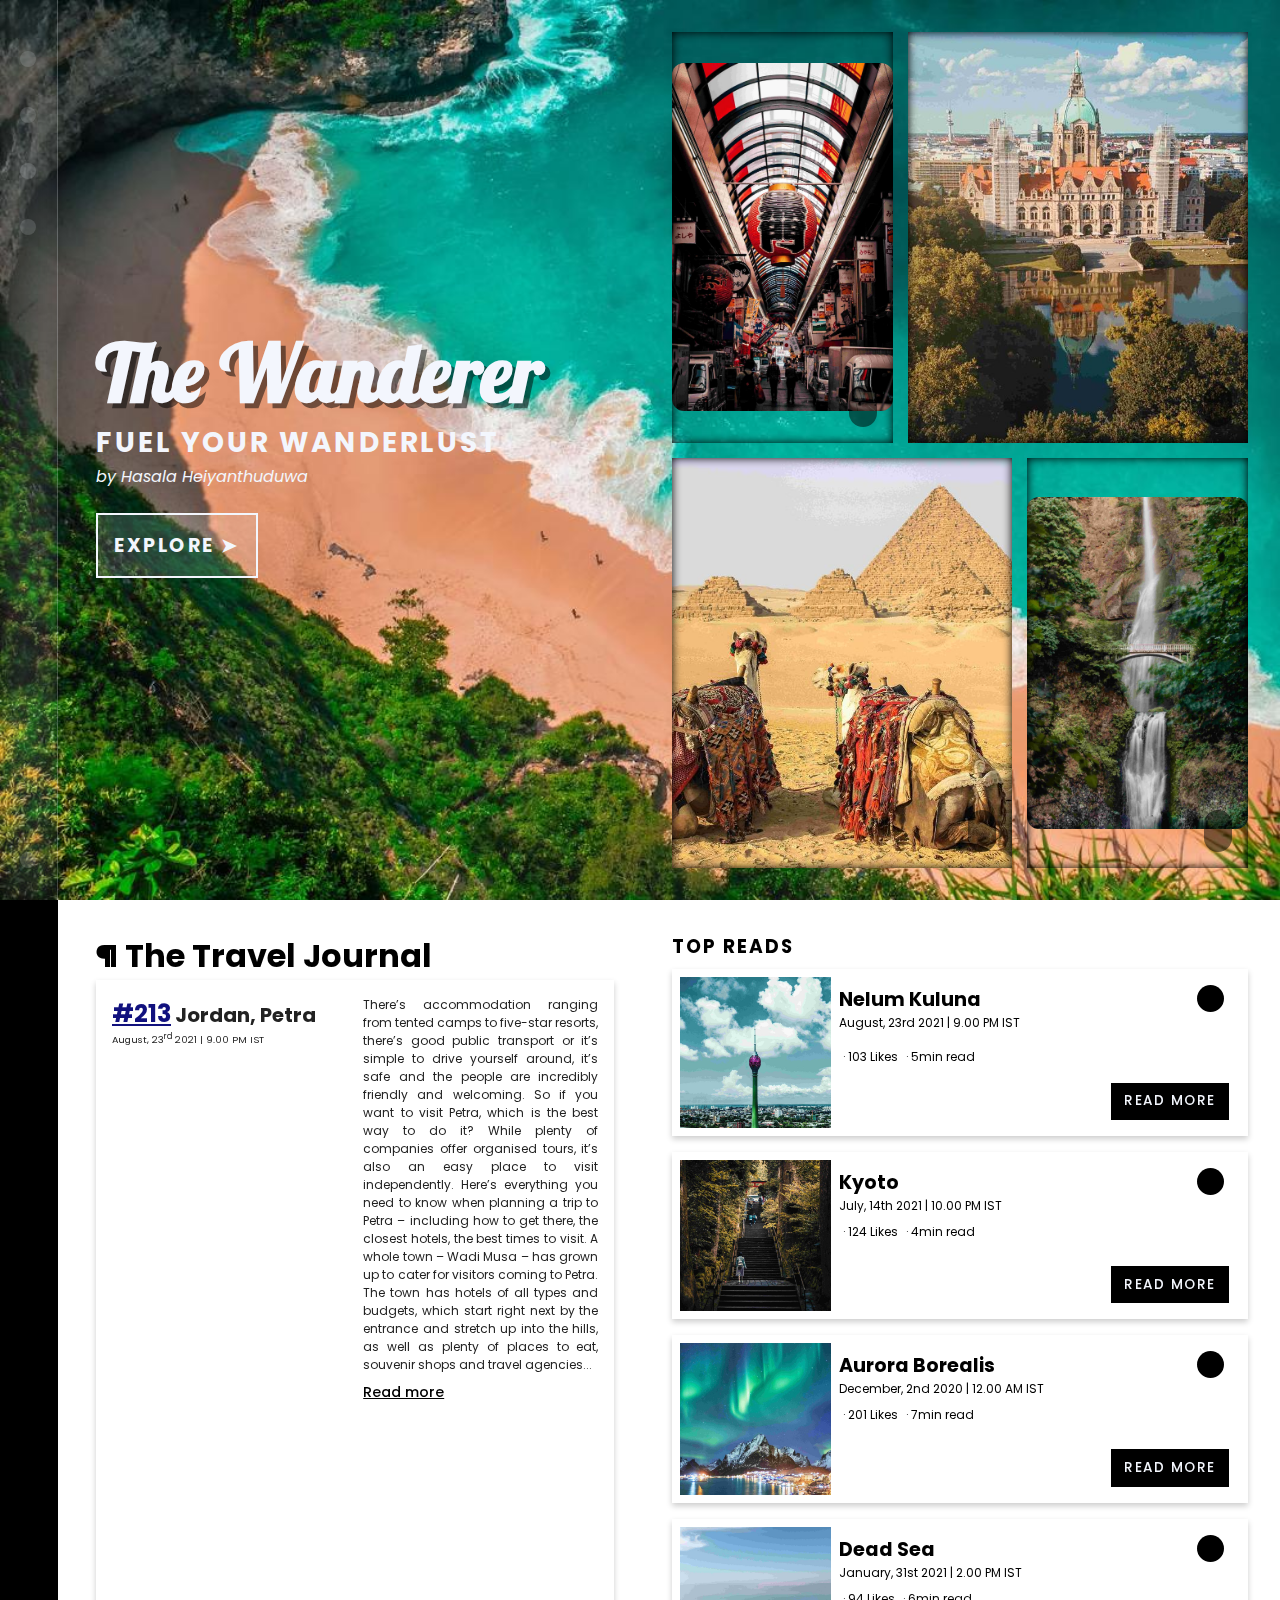
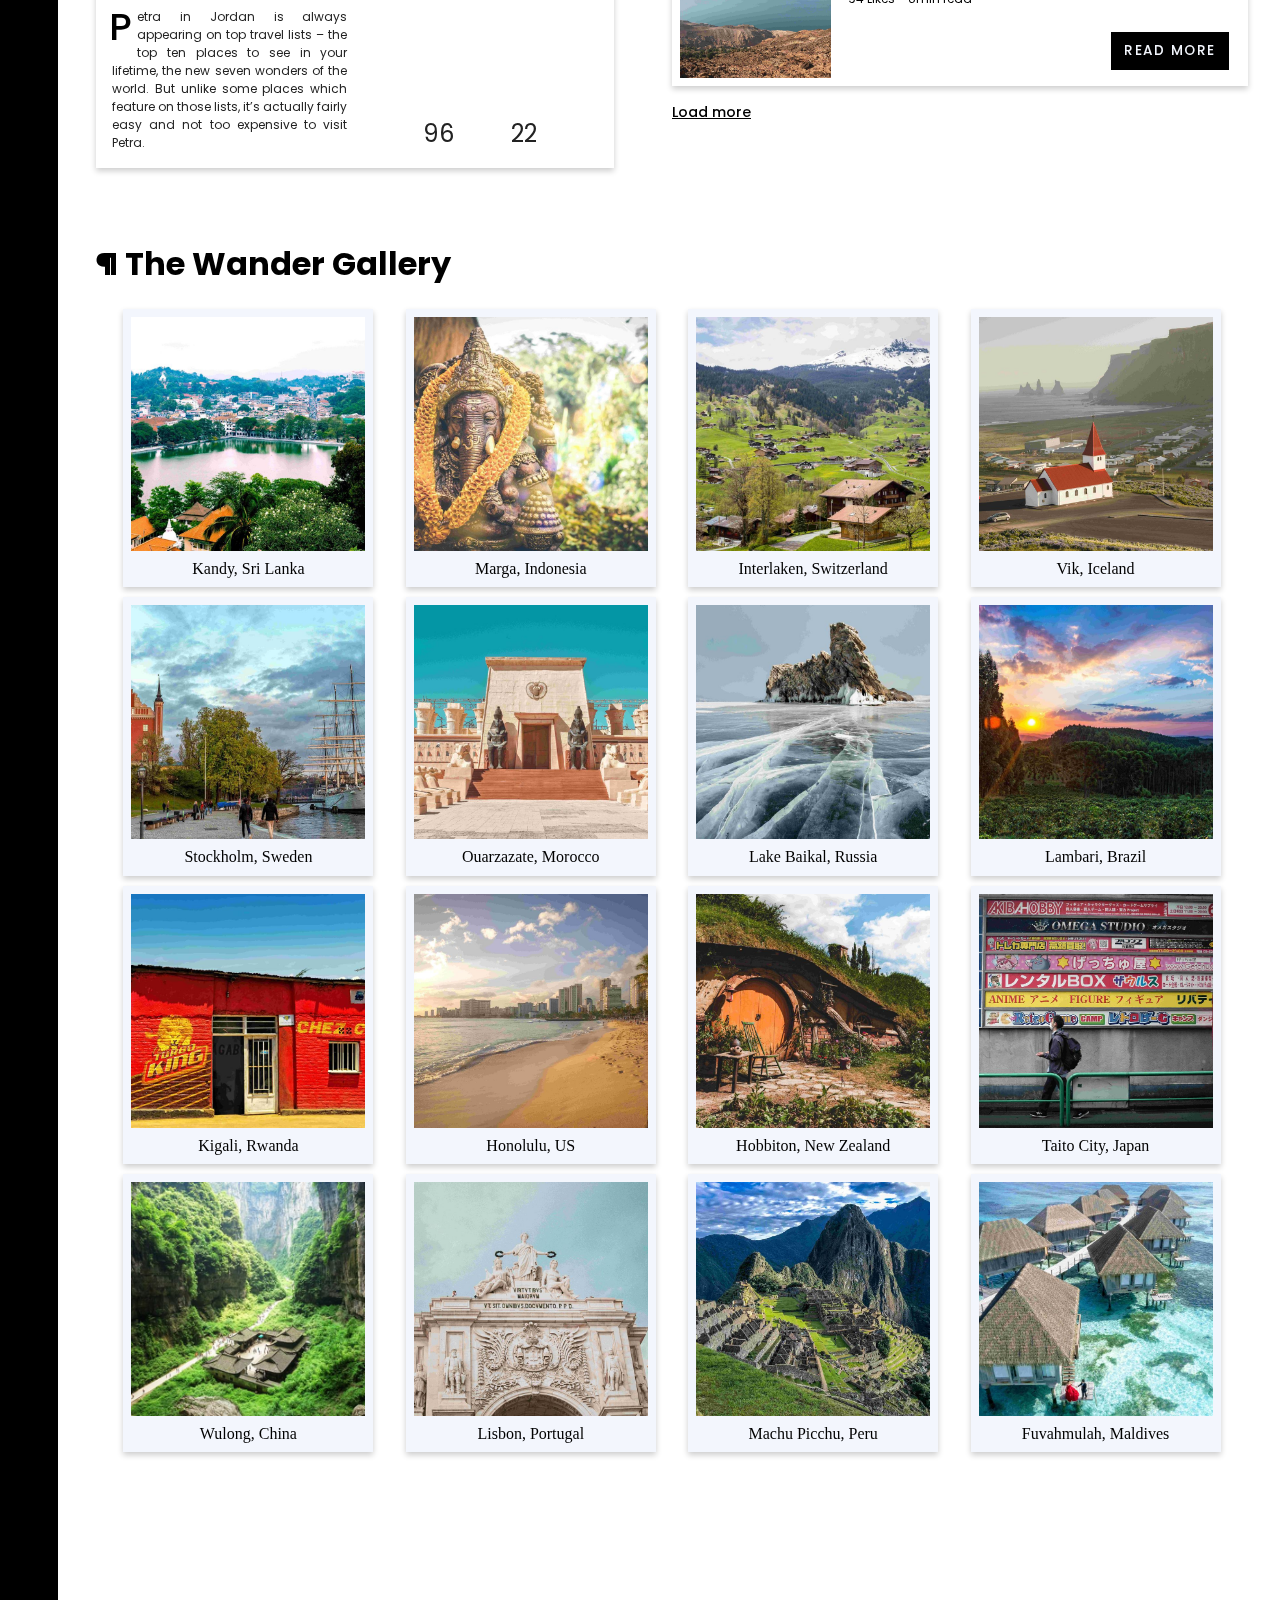
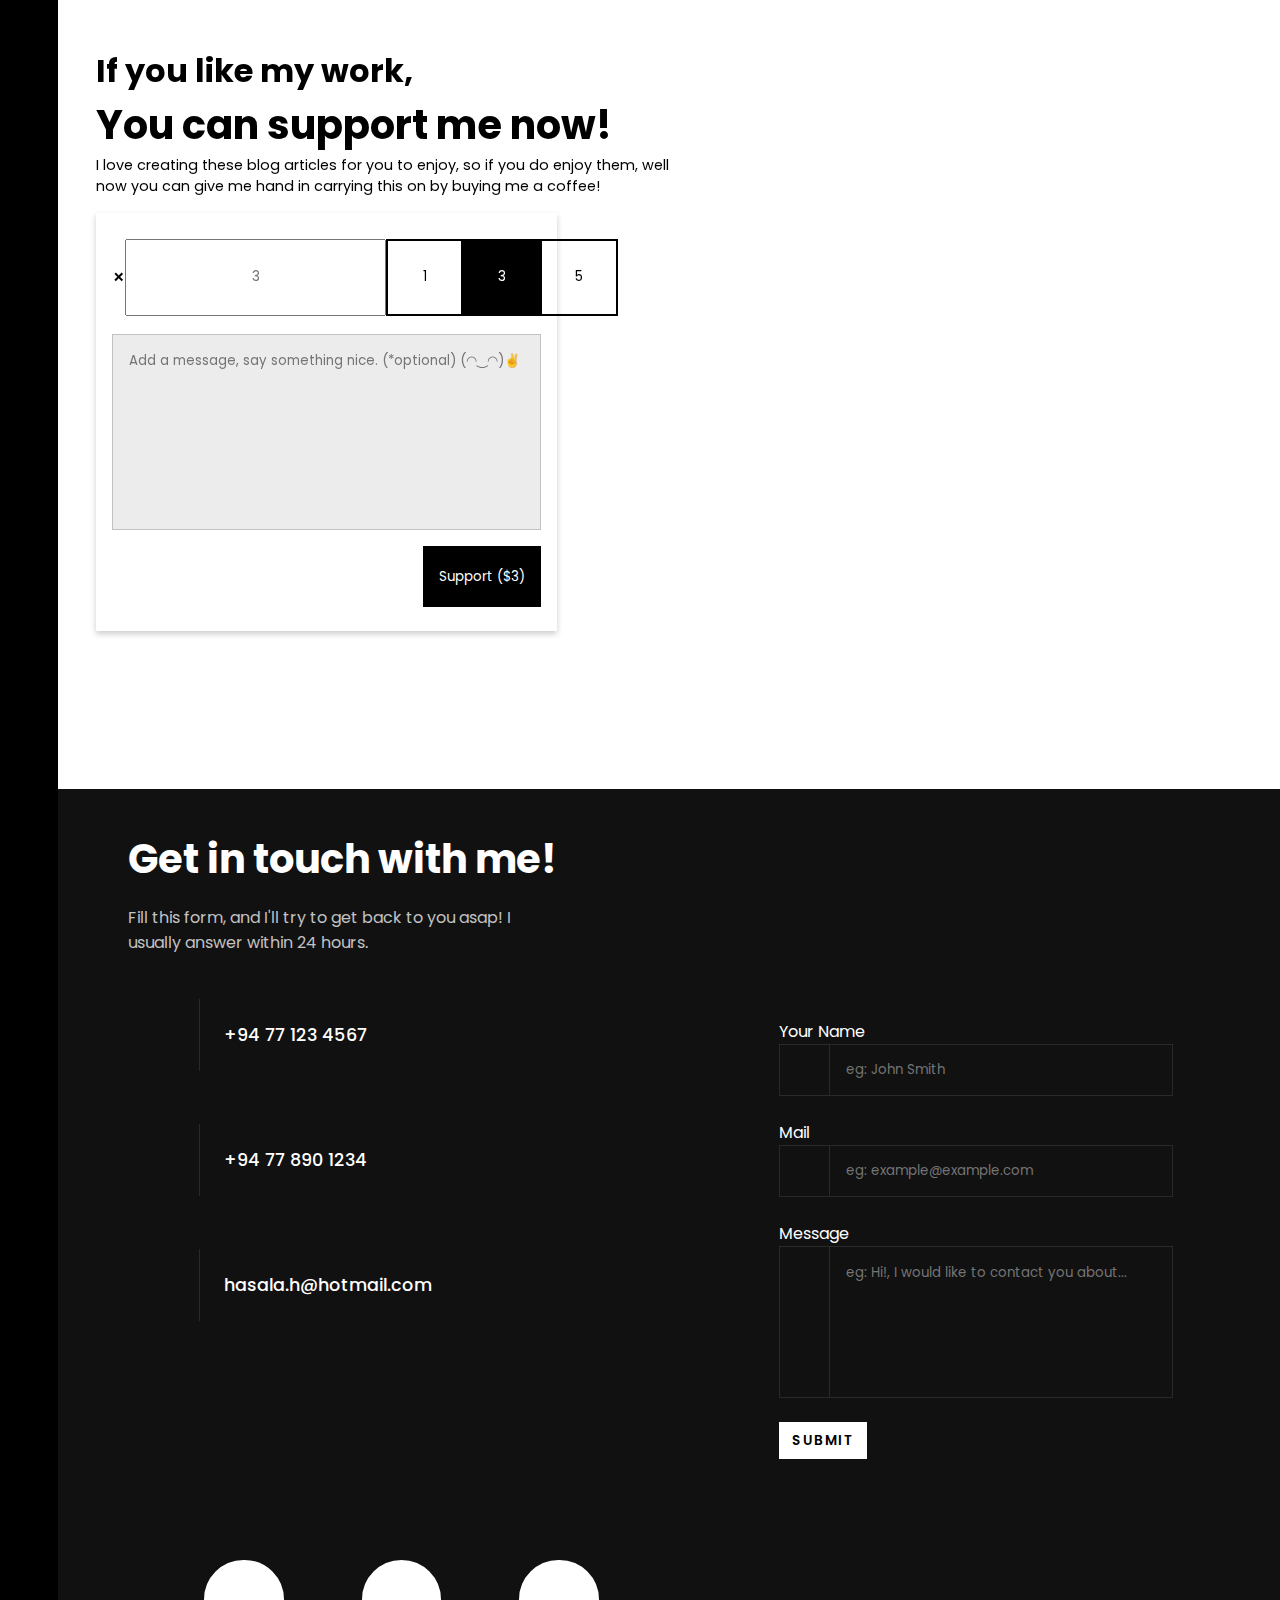
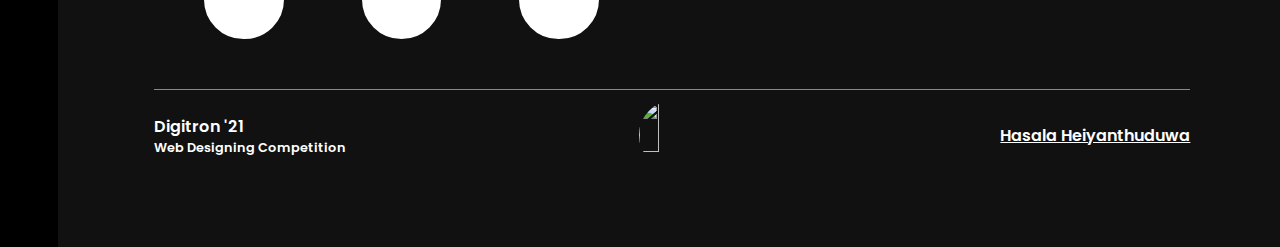
==== commit 80ad73f9: "fixed lag issue" ====
--- a/index.html
+++ b/index.html
@@ -7,11 +7,39 @@
     <link rel="shortcut icon" href="./assets/img/logo/favicon_32.ico" type="image/x-icon">
     <script type="module" src="https://unpkg.com/ionicons@5.0.0/dist/ionicons/ionicons.esm.js"></script>
     <script nomodule="" src="https://unpkg.com/ionicons@5.0.0/dist/ionicons/ionicons.js"></script>
-    <script src='https://code.jquery.com/jquery-3.6.0.min.js'></script>
+    <script src='https://code.jquery.com/jquery-3.6.0.min.js' integrity='sha256-/xUj+3OJU5yExlq6GSYGSHk7tPXikynS7ogEvDej/m4=' crossorigin='anonymous'></script>
     <script defer src="./assets/js/index.js"></script>
     <title>The Wanderer</title>
 </head>
 <body>
+    <div class="notification">
+        <div class="not-content">
+            <ion-icon name="checkmark-done-outline"></ion-icon>
+            <span>Bookmark Saved Succesfully!</span>
+        </div>
+        <div class="not-bar"></div>
+    </div>
+    <div class="wrapper">
+        <div class="snack-bar">
+            <button class="close-snack">
+                <ion-icon name="close-outline"></ion-icon>
+            </button>
+            <div class="text-block">
+                <h1 id="snackTitle">Kandy, Sri Lanka</h1>
+                <p id="snackDesc">
+                    Kandy is a large city in central Sri Lanka. It's set on a plateau surrounded by mountains, which are home to tea plantations and biodiverse rainforest. The city's heart is scenic Kandy Lake (Bogambara Lake), which is popular for strolling. Kandy is famed for sacred Buddhist sites, including the Temple of the Tooth (Sri Dalada Maligawa) shrine, celebrated with the grand Esala Perahera annual procession. 
+                </p>
+                <p><b>― cited from Google</b></p>
+                <a id="snackLink" class="go-to-wiki" href="#">
+                    <ion-icon class="go-to-wiki-asset" name="earth"></ion-icon>
+                    <span class="go-to-wiki-asset">go to wikipedia</span>
+                </a>
+            </div>
+            <div class="img-block">
+                <img id="snackImg" src="./assets/img/gallery/new_Compressed_gallery-photos__1.jpg" alt="">
+            </div>
+        </div>
+    </div>
     <nav>
         <a href="#hero">
             <ion-icon name="home-outline"></ion-icon>
@@ -42,7 +70,7 @@
     </div>
     <div class="sections">
         <div class="pic">
-            <img src="./assets/img/hero/Compressed_hero-card_1.jpg" alt="">
+            <img src="./assets/img/hero/new_Compressed_hero-card_1.jpg" alt="">
             <div class="info-panel">
                 <div class="info-sec__1">
                     <ion-icon name="location-outline"></ion-icon>
@@ -51,7 +79,7 @@
             </div>
         </div>
         <div class="pic">
-            <img src="./assets/img/hero/Compressed_hero-card_3.jpg" alt="">
+            <img src="./assets/img/hero/new_Compressed_hero-card_3.jpg" alt="">
             <div class="info-panel">
                 <div class="info-sec__1">
                     <ion-icon name="location-outline"></ion-icon>
@@ -60,7 +88,7 @@
             </div>
         </div>
         <div class="pic">
-            <img src="./assets/img/hero/Compressed_hero-card_2.jpg" alt="">
+            <img src="./assets/img/hero/new_Compressed_hero-card_2.jpg" alt="">
             <div class="info-panel">
                 <div class="info-sec__1">
                     <ion-icon name="location-outline"></ion-icon>
@@ -69,7 +97,7 @@
             </div>
         </div>
         <div class="pic">
-            <img src="./assets/img/hero/Compressed_hero-card_4.jpg" alt="">
+            <img src="./assets/img/hero/new_Compressed_hero-card_4.jpg" alt="">
             <div class="info-panel">
                 <div class="info-sec__1">
                     <ion-icon name="location-outline"></ion-icon>
@@ -116,7 +144,7 @@
             <div class="journal-entries">
                 <h3>Top Reads</h3>
                 <div class="journal-entry__card">
-                    <div class="entry-index" style="background-image: url('/assets/img/blog/Compressed_blog-img_1.jpg');">
+                    <div class="entry-index" style="background-image: url('/assets/img/blog/new_Compressed_blog-img_1.jpg');">
                         <h1>#26</h1>
                     </div>
                     <div class="entry-titles">
@@ -133,7 +161,7 @@
                     </div>
                 </div>
                 <div class="journal-entry__card">
-                    <div class="entry-index" style="background-image: url('/assets/img/blog/Compressed_blog-img_2.jpg');">
+                    <div class="entry-index" style="background-image: url('/assets/img/blog/new_Compressed_blog-img_2.jpg');">
                         <h1>#10</h1>
                     </div>
                     <div class="entry-titles">
@@ -149,7 +177,7 @@
                     </div>
                 </div>
                 <div class="journal-entry__card">
-                    <div class="entry-index" style="background-image: url('/assets/img/blog/Compressed_blog-img_3.jpg');">
+                    <div class="entry-index" style="background-image: url('/assets/img/blog/new_Compressed_blog-img_3.jpg');">
                         <h1>#03</h1>
                     </div>
                     <div class="entry-titles">
@@ -165,7 +193,7 @@
                     </div>
                 </div>
                 <div class="journal-entry__card">
-                    <div class="entry-index" style="background-image: url('/assets/img/blog/Compressed_blog-img_4.jpg');">
+                    <div class="entry-index" style="background-image: url('/assets/img/blog/new_Compressed_blog-img_4.jpg');">
                         <h1>#100</h1>
                     </div>
                     <div class="entry-titles">
@@ -190,7 +218,8 @@
         <div class="gallery-container">
             <div class="photo-box">
                 <div class="photo">
-                    <img src="./assets/img/gallery/Compressed_gallery-photos__1.jpg" alt="">
+                    <a data-id="0">read more</a>
+                    <img src="./assets/img/gallery/new_Compressed_gallery-photos__1.jpg" alt="">
                 </div>
                 <div class="photo-title">
                     <span>Kandy, Sri Lanka</span>
@@ -198,7 +227,8 @@
             </div>
             <div class="photo-box">
                 <div class="photo">
-                    <img src="./assets/img/gallery/Compressed_gallery-photos__2.jpg" alt="">
+                    <a data-id="1">read more</a>
+                    <img src="./assets/img/gallery/new_Compressed_gallery-photos__2.jpg" alt="">
                 </div>
                 <div class="photo-title">
                     <span>Marga, Indonesia</span>
@@ -206,7 +236,8 @@
             </div>
             <div class="photo-box">
                 <div class="photo">
-                    <img src="./assets/img/gallery/Compressed_gallery-photos__3.jpg" alt="">
+                    <a data-id="2">read more</a>
+                    <img src="./assets/img/gallery/new_Compressed_gallery-photos__3.jpg" alt="">
                 </div>
                 <div class="photo-title">
                     <span>Interlaken, Switzerland</span>
@@ -214,7 +245,8 @@
             </div>
             <div class="photo-box">
                 <div class="photo">
-                    <img src="./assets/img/gallery/Compressed_gallery-photos__4.jpg" alt="">
+                    <a data-id="3">read more</a>
+                    <img src="./assets/img/gallery/new_Compressed_gallery-photos__4.jpg" alt="">
                 </div>
                 <div class="photo-title">
                     <span>Vik, Iceland</span>
@@ -222,7 +254,8 @@
             </div>
             <div class="photo-box">
                 <div class="photo">
-                    <img src="./assets/img/gallery/Compressed_gallery-photos__5.jpg" alt="">
+                    <a data-id="4">read more</a>
+                    <img src="./assets/img/gallery/new_Compressed_gallery-photos__5.jpg" alt="">
                 </div>
                 <div class="photo-title">
                     <span>Stockholm, Sweden</span>
@@ -230,7 +263,8 @@
             </div>
             <div class="photo-box">
                 <div class="photo">
-                    <img src="./assets/img/gallery/Compressed_gallery-photos__6.jpg" alt="">
+                    <a data-id="5">read more</a>
+                    <img src="./assets/img/gallery/new_Compressed_gallery-photos__6.jpg" alt="">
                 </div>
                 <div class="photo-title">
                     <span>Ouarzazate, Morocco</span>
@@ -238,7 +272,8 @@
             </div>
             <div class="photo-box">
                 <div class="photo">
-                    <img src="./assets/img/gallery/Compressed_gallery-photos__7.jpg" alt="">
+                    <a data-id="6">read more</a>
+                    <img src="./assets/img/gallery/new_Compressed_gallery-photos__7.jpg" alt="">
                 </div>
                 <div class="photo-title">
                     <span>Lake Baikal, Russia</span>
@@ -246,7 +281,8 @@
             </div>
             <div class="photo-box">
                 <div class="photo">
-                    <img src="./assets/img/gallery/Compressed_gallery-photos__8.jpg" alt="">
+                    <a data-id="7">read more</a>
+                    <img src="./assets/img/gallery/new_Compressed_gallery-photos__8.jpg" alt="">
                 </div>
                 <div class="photo-title">
                     <span>Lambari, Brazil</span>
@@ -254,7 +290,8 @@
             </div>
             <div class="photo-box">
                 <div class="photo">
-                    <img src="./assets/img/gallery/Compressed_gallery-photos__9.jpg" alt="">
+                    <a data-id="8">read more</a>
+                    <img src="./assets/img/gallery/new_Compressed_gallery-photos__9.jpg" alt="">
                 </div>
                 <div class="photo-title">
                     <span>Kigali, Rwanda</span>
@@ -262,7 +299,8 @@
             </div>
             <div class="photo-box">
                 <div class="photo">
-                    <img src="./assets/img/gallery/Compressed_gallery-photos__10.jpg" alt="">
+                    <a data-id="9">read more</a>
+                    <img src="./assets/img/gallery/new_Compressed_gallery-photos__10.jpg" alt="">
                 </div>
                 <div class="photo-title">
                     <span>Honolulu, US</span>
@@ -270,7 +308,8 @@
             </div>
             <div class="photo-box">
                 <div class="photo">
-                    <img src="./assets/img/gallery/Compressed_gallery-photos__11.jpg" alt="">
+                    <a data-id="10">read more</a>
+                    <img src="./assets/img/gallery/new_Compressed_gallery-photos__11.jpg" alt="">
                 </div>
                 <div class="photo-title">
                     <span>Hobbiton, New Zealand</span>
@@ -278,7 +317,8 @@
             </div>
             <div class="photo-box">
                 <div class="photo">
-                    <img src="./assets/img/gallery/Compressed_gallery-photos__12.jpg" alt="">
+                    <a data-id="11">read more</a>
+                    <img src="./assets/img/gallery/new_Compressed_gallery-photos__12.jpg" alt="">
                 </div>
                 <div class="photo-title">
                     <span>Taito City, Japan</span>
@@ -286,7 +326,8 @@
             </div>
             <div class="photo-box">
                 <div class="photo">
-                    <img src="./assets/img/gallery/Compressed_gallery-photos__13.jpg" alt="">
+                    <a data-id="12">read more</a>
+                    <img src="./assets/img/gallery/new_Compressed_gallery-photos__13.jpg" alt="">
                 </div>
                 <div class="photo-title">
                     <span>Wulong, China</span>
@@ -294,7 +335,8 @@
             </div>
             <div class="photo-box">
                 <div class="photo">
-                    <img src="./assets/img/gallery/Compressed_gallery-photos__14.jpg" alt="">
+                    <a data-id="13">read more</a>
+                    <img src="./assets/img/gallery/new_Compressed_gallery-photos__14.jpg" alt="">
                 </div>
                 <div class="photo-title">
                     <span>Lisbon, Portugal</span>
@@ -302,7 +344,8 @@
             </div>
             <div class="photo-box">
                 <div class="photo">
-                    <img src="./assets/img/gallery/Compressed_gallery-photos__15.jpg" alt="">
+                    <a data-id="14">read more</a>
+                    <img src="./assets/img/gallery/new_Compressed_gallery-photos__15.jpg" alt="">
                 </div>
                 <div class="photo-title">
                     <span>Machu Picchu, Peru</span>
@@ -310,7 +353,8 @@
             </div>
             <div class="photo-box">
                 <div class="photo">
-                    <img src="./assets/img/gallery/Compressed_gallery-photos__16.jpg" alt="">
+                    <a data-id="15">read more</a>
+                    <img src="./assets/img/gallery/new_Compressed_gallery-photos__16.jpg" alt="">
                 </div>
                 <div class="photo-title">
                     <span>Fuvahmulah, Maldives</span>
--- a/assets/css/index.css
+++ b/assets/css/index.css
@@ -33,14 +33,11 @@
 }
 
 body{
-    /* display: flex; */
-    /* height: 600%; */
-    /* flex-direction: column; */
     overflow-x: hidden;
-    /* background-color: #F3F6FD; */
 }
 
 section{
+    min-height: 600px;
     width: 100%;
     padding: 2.5%;
     padding-left: 7.5%;
@@ -111,7 +108,7 @@
 
 section.hero{
     flex: 1;
-    background-image: url(/assets/img/hero/hero-1.jpg);
+    background-image: url(/assets/img/hero/new_hero-1.jpg);
     background-size: 100% auto;
     background-repeat: no-repeat;
 }
@@ -610,10 +607,6 @@
     object-position: 75% top;
 }
 
-.sponsor .sections{
-    z-index: 999;
-}
-
 /* .sponsor{
     background-image: url(/assets/img/sponsor/sponsor-background.png);
     background-size: auto 100%;
@@ -774,12 +767,61 @@
 
 .photo-box:hover{
     transform: scale(1.1) rotate(-5deg);
+    z-index: 99;
 }
 
 .photo-box .photo{
     width: 100%;
     aspect-ratio: 1/1;
     overflow: hidden;
+    position: relative;
+    display: flex;
+    justify-content: center;
+    align-items: center;
+}
+
+.photo:before{
+    position: absolute;
+    top: 0;
+    left: 0;
+    right: 0;
+    bottom: 0;
+    content: '';
+    width: 100%;
+    height: 100%;
+    mix-blend-mode: soft-light;
+    /* mix-blend-mode: hue; */
+    /* background-color: #000; */
+    opacity: 0;
+    transition: 0.25s ease;
+    /* background-color: rgba(0, 0, 0, 0.5); */
+}
+
+.photo a{
+    position: absolute;
+    text-align: center;
+    text-decoration: none;
+    /* color: #000; */
+    background-color: rgba(0, 0, 0, 0.5);
+    padding: 10px;
+    color: #fff;
+    font-size: 1.2rem;
+    text-transform: uppercase;
+    letter-spacing: 1px;
+    opacity: 0;
+    transition: 0.25s ease;
+    cursor: pointer;
+    font-weight: 600;
+    user-select: none;
+}
+
+.photo:hover.photo:before{
+    opacity: 1;
+}
+
+.photo:hover.photo a{
+    opacity: 1;
+    transform: rotate(5deg)
 }
 
 .photo-box .photo img{
@@ -1033,6 +1075,209 @@
     text-decoration: none;
 }
 
+.wrapper{
+    position: fixed;
+    width: 0%;
+    height: 1%;
+    top: 50%;
+    background-color: rgba(0, 0, 0, 0.5);
+    z-index: 999;
+    display: grid;
+    place-items:center;
+    transition: 0.25s ease-in;
+    left: 50%;
+    transform: translateY(-50%) translateX(-50%);
+    /* display: none; */
+}
+
+.expand-width{
+    width: 100% !important;
+}
+
+.expand-height{
+    height: 100% !important;
+}
+
+.snack-bar{
+    position: absolute;
+    width: 75%;
+    height: 80%;
+    transform: translateY(-150%) scale(.8);
+    transition: .5s cubic-bezier(0.165, 0.840, 0.440, 1.000);
+    transition: .5s ease-in-out;
+    background-color: #fff;
+    display: flex;
+    opacity: 0;
+    flex-direction: row-reverse;
+    /* overflow: hidden; */
+}
+
+.center-snack{
+    transform: translateY(0%) scale(1);
+    opacity: 1;
+}
+
+.text-block{
+    height: 100%;
+    flex: .6;
+    padding: 1.5rem;
+    display: flex;
+    flex-direction: column;
+}
+
+.text-block h1{
+    font-family: 'Lobster';
+    font-size: 2.75rem;
+}
+
+.text-block p{
+    font-weight: 400;
+    width: 75%;
+    margin: 1rem 0;
+    font-size: 1rem;
+    text-align: justify;
+    text-justify: inter-word;
+}
+
+.text-block p b{
+    font-size: .9rem;
+    font-style: italic;
+}
+
+
+.go-to-wiki{
+    all: none;
+    width: fit-content;
+    height: 50px;
+    padding: 0 .5rem; 
+    display: flex;
+    align-items: center;
+    justify-content: space-evenly;
+    background-color: #000;
+    border: 3.5px solid transparent;
+    box-shadow: rgb(0 0 0 / 12%) 0px 2px 8px;
+    cursor: pointer;
+    transition: .2s ease;
+    text-decoration: none;
+    margin-top: auto;
+}
+
+.go-to-wiki-asset{
+    color: #fff;
+    font-size: .9rem;
+}
+
+.go-to-wiki span{
+    margin-left: .5rem;
+    text-transform: uppercase;
+    letter-spacing: 1.5px;
+}
+
+.go-to-wiki ion-icon{
+    transition: .5s ease;
+    font-size: 1.2rem;
+}
+
+.go-to-wiki:hover{
+    border: 3.5px solid #000;
+    background-color: transparent;
+}
+
+.go-to-wiki:hover .go-to-wiki-asset{
+    color: #000;
+    font-weight: 500;
+    text-decoration: none;
+    user-select: none;
+}
+
+.go-to-wiki:hover.go-to-wiki ion-icon{
+    transform: rotateY(180deg);
+}
+
+.img-block{
+    height: 100%;
+    flex: .4;
+    overflow: hidden;
+    box-shadow: rgb(0 0 0 / 12%) 0px 2px 8px;
+}
+
+.img-block img{
+    width: 100%;
+    height: 100%;
+    object-fit: cover;
+}
+
+.snack-bar .close-snack{
+    width: 50px;
+    height: 50px;
+    background-color: #000;
+    display: grid;
+    place-items:center;
+    border: none;
+    outline-width: 0;
+    border-radius: 50%;
+    position: absolute;
+    right: -15px;
+    top: -15px;
+    cursor: pointer;
+}
+
+.close-snack ion-icon{
+    color: #fff;
+    font-size: 1.5rem;
+    transition: .25s;
+}
+
+.close-snack:hover.close-snack ion-icon{
+    transform: rotate(-90deg);
+}
+
+.notification{
+    position: fixed;
+    width: 30%;
+    max-width: 300px;
+    height: 10%;
+    max-height: 40px;
+    background-color: #F3F6FD;
+    bottom: 2rem;
+    right: 2rem;
+    box-shadow: rgb(0 0 0 / 12%) 0px 2px 8px;
+    z-index: 9999;
+    display: flex;
+    opacity: 0;
+    transition: .25s;
+    flex-direction: column;
+}
+
+.not-content{
+    width: 100%;
+    flex: 1;
+    display: flex;
+    align-items: center;
+    padding: 0 1rem;
+    gap: 10px;
+}
+
+.not-content ion-icon{
+    font-size: 1rem;
+}
+
+.not-content span{
+    font-size: .8rem;
+}
+
+.not-bar{
+    width: 0%;
+    transition-delay: .25s;
+    transition: width 1s linear;
+    height: 5px;
+    background-color: #000;
+}
+
+.not-loaded{
+    width: 100%;
+}
+
 @media screen and (max-width: 1366px) {
     h1.hero-title{
         font-size: clamp(2.5rem, 5rem ,7.5rem);
@@ -1171,6 +1416,7 @@
         justify-content: space-evenly;
         bottom: 0;
         padding: 0 4% 0 2.5%;
+        z-index: 9999;
     }
 
     .nav-cover{
@@ -1297,10 +1543,10 @@
         justify-content: space-evenly;
     }
     .photo-box{
-        width: 175px;
+        width: 300px;
     }
     .photo-title span{
-        font-size: 0.8rem;
+        font-size: 1rem;
     }
     .main-sponsor h2{
         font-size: 1.5rem;
@@ -1383,4 +1629,27 @@
     footer .content a{
         text-align: right;
     }
+
+    .snack-bar{
+        width: 90%;
+        height: 75%;
+        flex-direction: column-reverse;
+    }
+
+    .text-block{
+        flex: 1;
+    }
+
+    .img-block{
+        display: none;
+    }
+
+    .text-block h1{
+        font-size: 2rem;
+    }
+
+    .text-block p{
+        margin: 2rem 0 0 0;
+        width: 95%;
+    }
 }  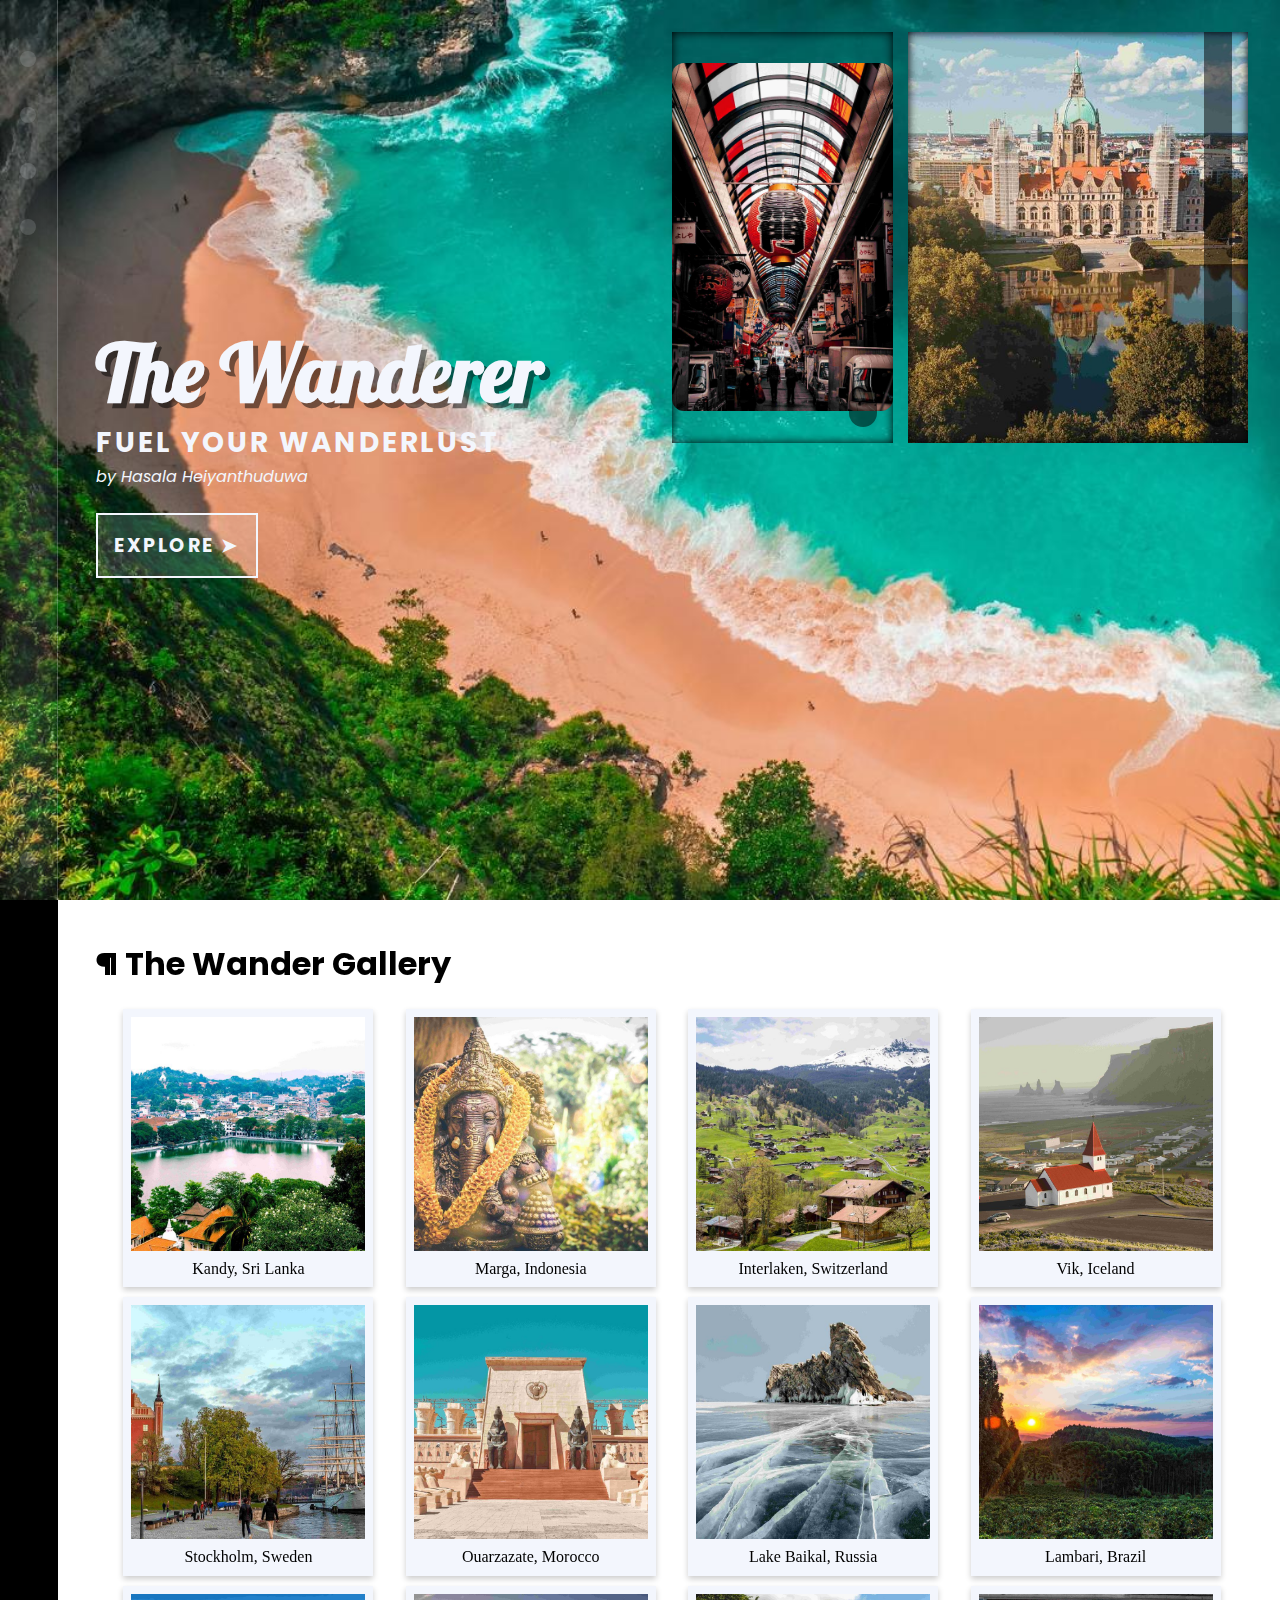
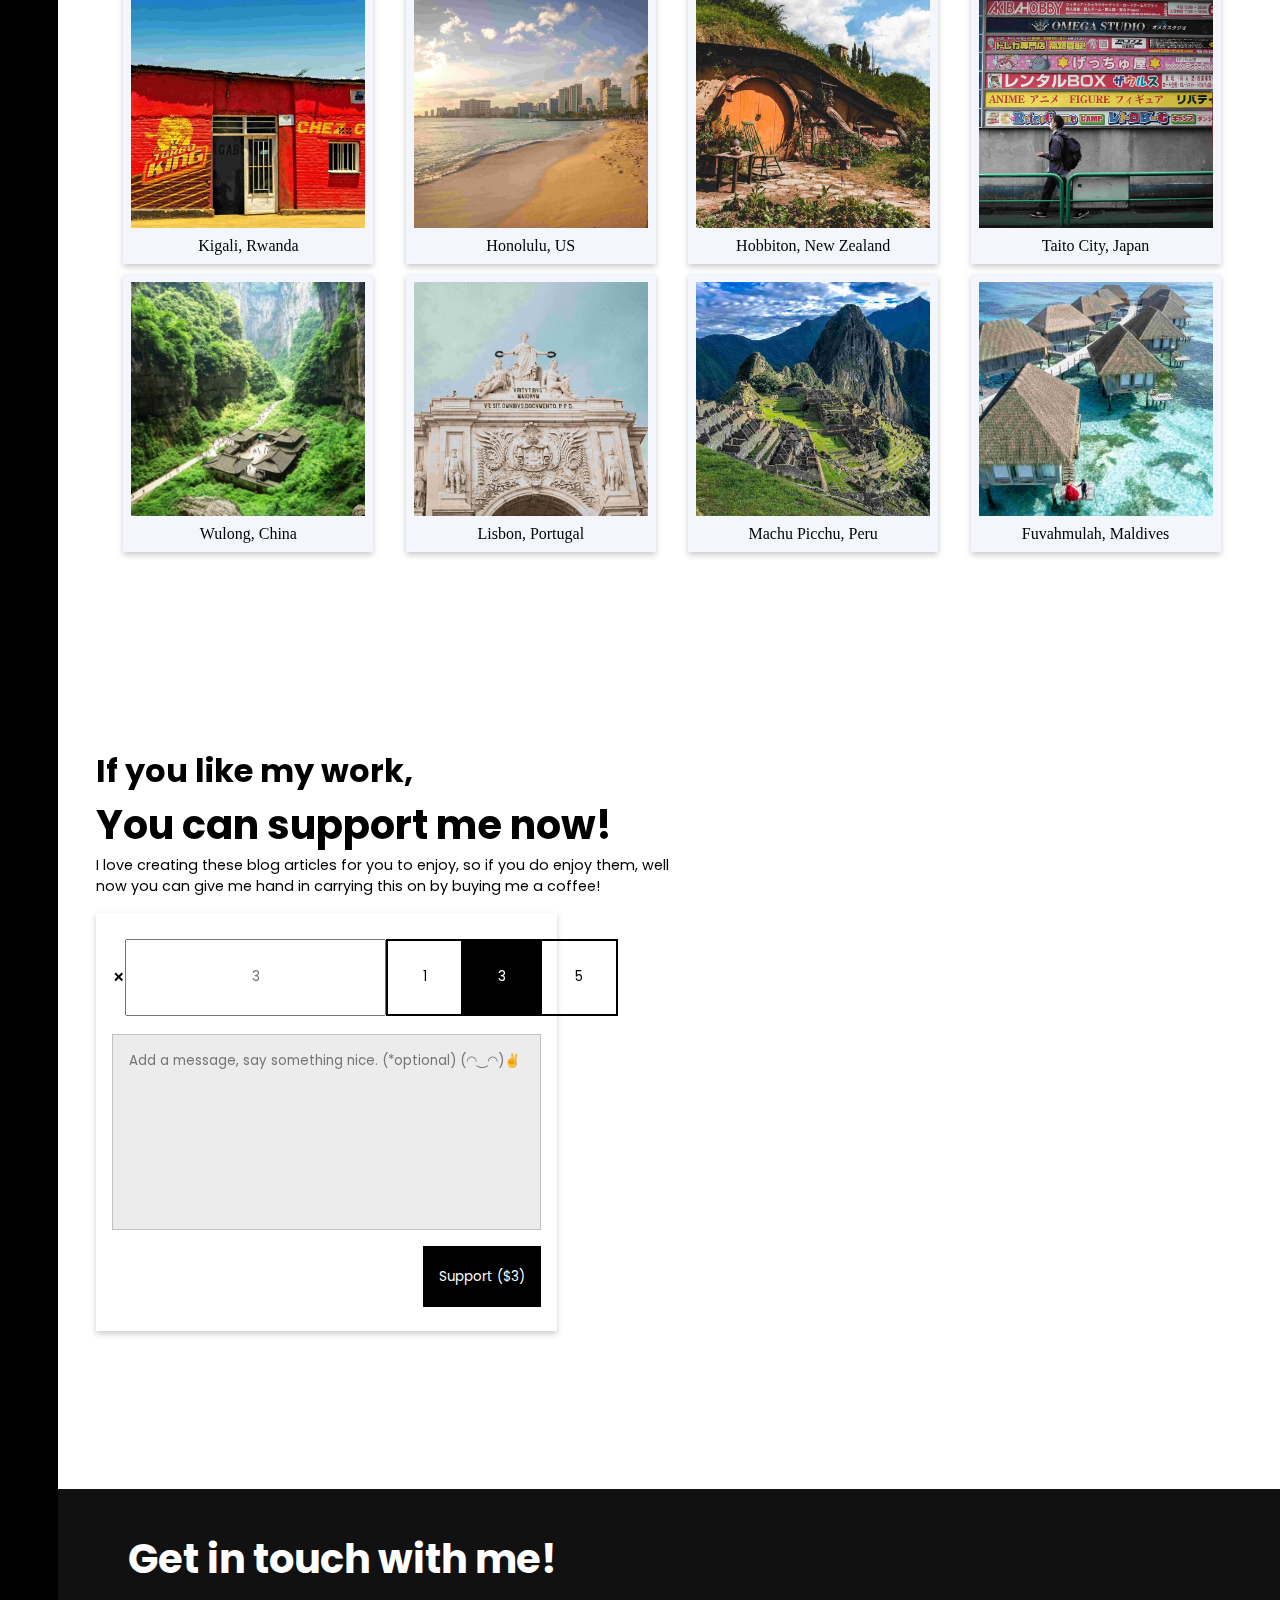
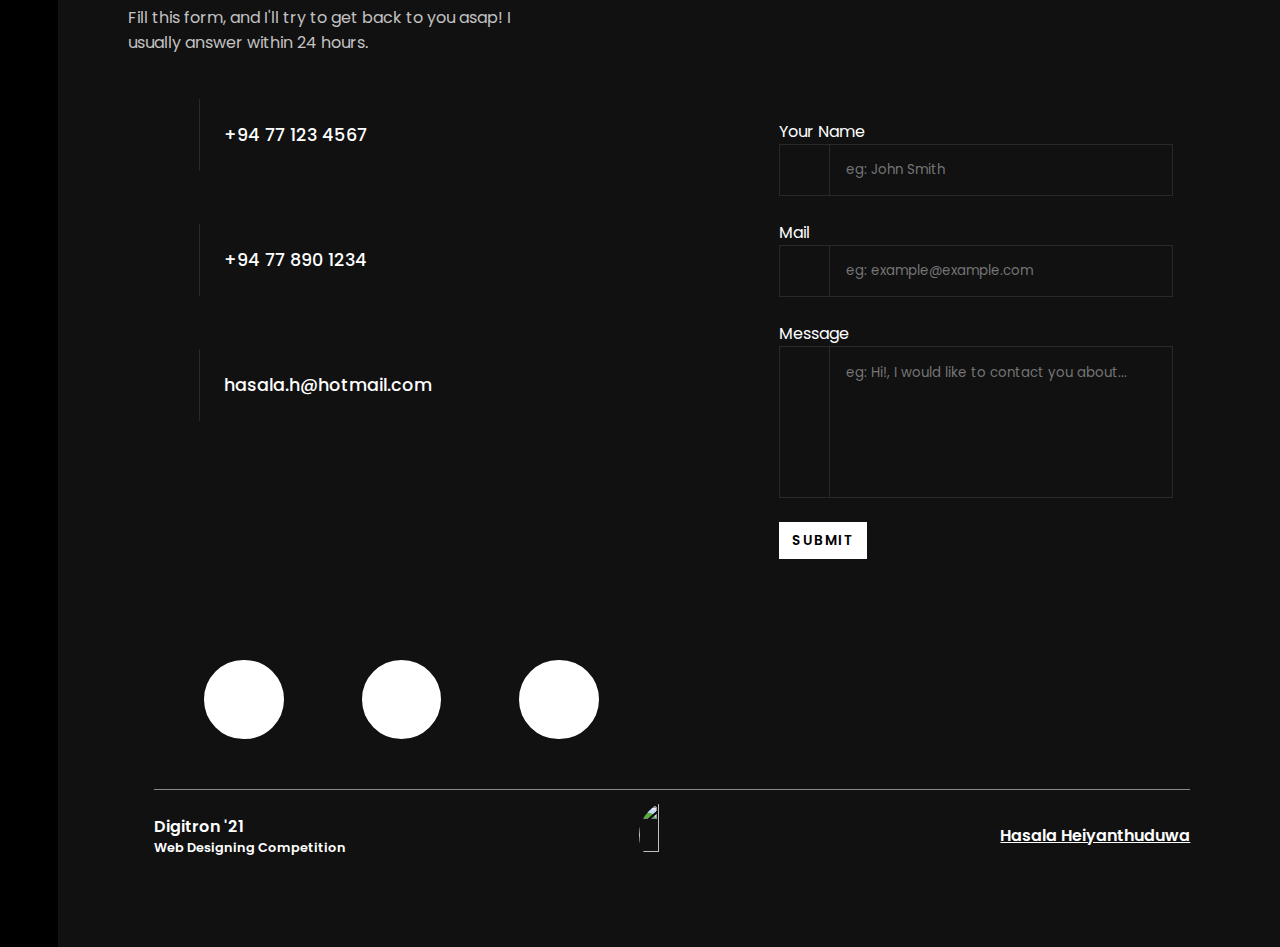
==== commit 025c79a9: "Update index.html" ====
--- a/index.html
+++ b/index.html
@@ -7,7 +7,6 @@
     <link rel="shortcut icon" href="./assets/img/logo/favicon_32.ico" type="image/x-icon">
     <script type="module" src="https://unpkg.com/ionicons@5.0.0/dist/ionicons/ionicons.esm.js"></script>
     <script nomodule="" src="https://unpkg.com/ionicons@5.0.0/dist/ionicons/ionicons.js"></script>
-    <script src='https://code.jquery.com/jquery-3.6.0.min.js' integrity='sha256-/xUj+3OJU5yExlq6GSYGSHk7tPXikynS7ogEvDej/m4=' crossorigin='anonymous'></script>
     <script defer src="./assets/js/index.js"></script>
     <title>The Wanderer</title>
 </head>
@@ -74,7 +73,7 @@
             <div class="info-panel">
                 <div class="info-sec__1">
                     <ion-icon name="location-outline"></ion-icon>
-                    <span>Osaka, Japan</span>
+                    <span><a href="https://goo.gl/maps/VKJyGTLcbDht1JPP9" style="color:#ffffff">Osaka, Japan</a></span>
                 </div>
             </div>
         </div>
@@ -83,7 +82,7 @@
             <div class="info-panel">
                 <div class="info-sec__1">
                     <ion-icon name="location-outline"></ion-icon>
-                    <span>Hanover, Germany</span> 
+                    <span><a href="https://goo.gl/maps/HWyqR4fCD6z1JcKb6" style="color:#ffffff>Hanover, Germany</a></span> 
                 </div>
             </div>
         </div>
@@ -92,7 +91,7 @@
             <div class="info-panel">
                 <div class="info-sec__1">
                     <ion-icon name="location-outline"></ion-icon>
-                    <span>Multnomah Falls, US</span>
+                    <span><a href="https://goo.gl/maps/Uk6ahgT9WXeU3aza6" style="color:#ffffff>Multnomah Falls, US</a></span>
                 </div>
             </div>
         </div>
@@ -101,7 +100,7 @@
             <div class="info-panel">
                 <div class="info-sec__1">
                     <ion-icon name="location-outline"></ion-icon>
-                    <span>Sahara Desert, Sahara</span>
+                    <span><a href="https://goo.gl/maps/S4bouyq4fJxeNW1s8" style="color:#ffffff>Sahara Desert, Sahara</a></span>
                 </div>
             </div>
         </div>
@@ -455,4 +454,4 @@
         </div>
     </footer>
 </body>
-</html>+</html>
--- a/assets/css/index.css
+++ b/assets/css/index.css
@@ -312,7 +312,6 @@
 .blog .news-card{
     width: 90%;
     flex:1;
-    /* box-shadow: 0 3px 6px rgba(0,0,0,0.16), 0 3px 6px rgba(0,0,0,0.23); */
     box-shadow: 0 3px 1000px -1000px rgba(0,0,0,0.1), 0 3px 6px rgba(0,0,0,0.2);
 }
 
@@ -333,7 +332,6 @@
 
 .col h2{
     color: #222;
-    /* font-family: 'Merriweather', serif; */
 }
 
 .col h2 a{
@@ -344,7 +342,6 @@
     font-size: 0.75rem;
     color: #222;
     margin-bottom: .5rem;
-    /* font-family: 'Merriweather', serif; */
 }
 
 .col img{
@@ -409,14 +406,11 @@
     transition: 0.25s ease;
     font-size: 2rem;
     cursor: pointer;
-    /* margin-right: .25rem; */
 }
 
 .likes-comments div span{
     font-size: 1.5rem;
-    /* line-height: 0; */
     margin-bottom: 0;
-    /* margin-left: .25rem; */
 }
 
 .likes-comments div:nth-child(1) ion-icon:hover{
@@ -568,27 +562,13 @@
     align-items: center;
     align-self: flex-end;
     cursor: pointer;
+    user-select: none;
 }
 
 .entry-button-group .bookmark ion-icon{
     color: #F3F6FD;
-}
-
-/* section:is(.sponsor)::before{
-    position: absolute;
-    width: 100%;
-    height: 100%;
-    top: 0;
-    bottom: 0;
-    right: 0;
-    left: 0;
-    content: '';
-    background-image: url(/assets/img/sponsor/sponsor-background.png);
-    background-size: auto 125%;
-    background-repeat: no-repeat;
-    background-position: center right;
-    z-index: 9999;
-} */
+    user-select: none;
+}
 
 .sponsor .sponsor-background{
     position: absolute;
@@ -598,20 +578,15 @@
     left: 0;
     display: grid;
     place-items: end;
-    /* background-color:#000; */
+    pointer-events: none;
 }
 
 .sponsor-background img{
     width: 85%;
     height: auto;
     object-position: 75% top;
-}
-
-/* .sponsor{
-    background-image: url(/assets/img/sponsor/sponsor-background.png);
-    background-size: auto 100%;
-    background-position: center right;
-} */
+    pointer-events: none;
+}
 
 .sponsor .main-sponsor{
     display: flex;
@@ -790,11 +765,8 @@
     width: 100%;
     height: 100%;
     mix-blend-mode: soft-light;
-    /* mix-blend-mode: hue; */
-    /* background-color: #000; */
     opacity: 0;
     transition: 0.25s ease;
-    /* background-color: rgba(0, 0, 0, 0.5); */
 }
 
 .photo a{
@@ -927,7 +899,6 @@
 
 .contact-cards:hover{
     transform: scale(1.05);
-    /* box-shadow: rgb(255 255 255 / 5%) 0px 2px 8px; */
     border: 1px solid rgba(255, 255, 255, 0.1);
 }
 
@@ -1001,7 +972,6 @@
     display: flex;
     flex-direction: column;
     background-color: #111;
-    /* border: 1px solid rgba(255, 255, 255, 0.1); */
     padding: 2rem 3rem;
     color: #fff;
 }
@@ -1425,7 +1395,6 @@
     
     nav a {
         margin-bottom: 0;
-        /* margin-right: 2.5rem; */
         display: flex;
         align-items: center;
         justify-content: center;
@@ -1460,14 +1429,12 @@
         flex-direction: column;
         height: 200vh;
         padding: 2.5rem;
-        /* background-position: 100% auto; */
         background-size: 100% auto;
     }
 
     .blog .sections:nth-child(2){
         align-items: center;
         margin-bottom: 1rem;
-        /* height: 75vh;  */
     }
 
     .blog .sections:nth-child(3){
@@ -1652,4 +1619,8 @@
         margin: 2rem 0 0 0;
         width: 95%;
     }
+    .notification{
+        bottom: 6rem;
+        width: 60%;
+    }
 }  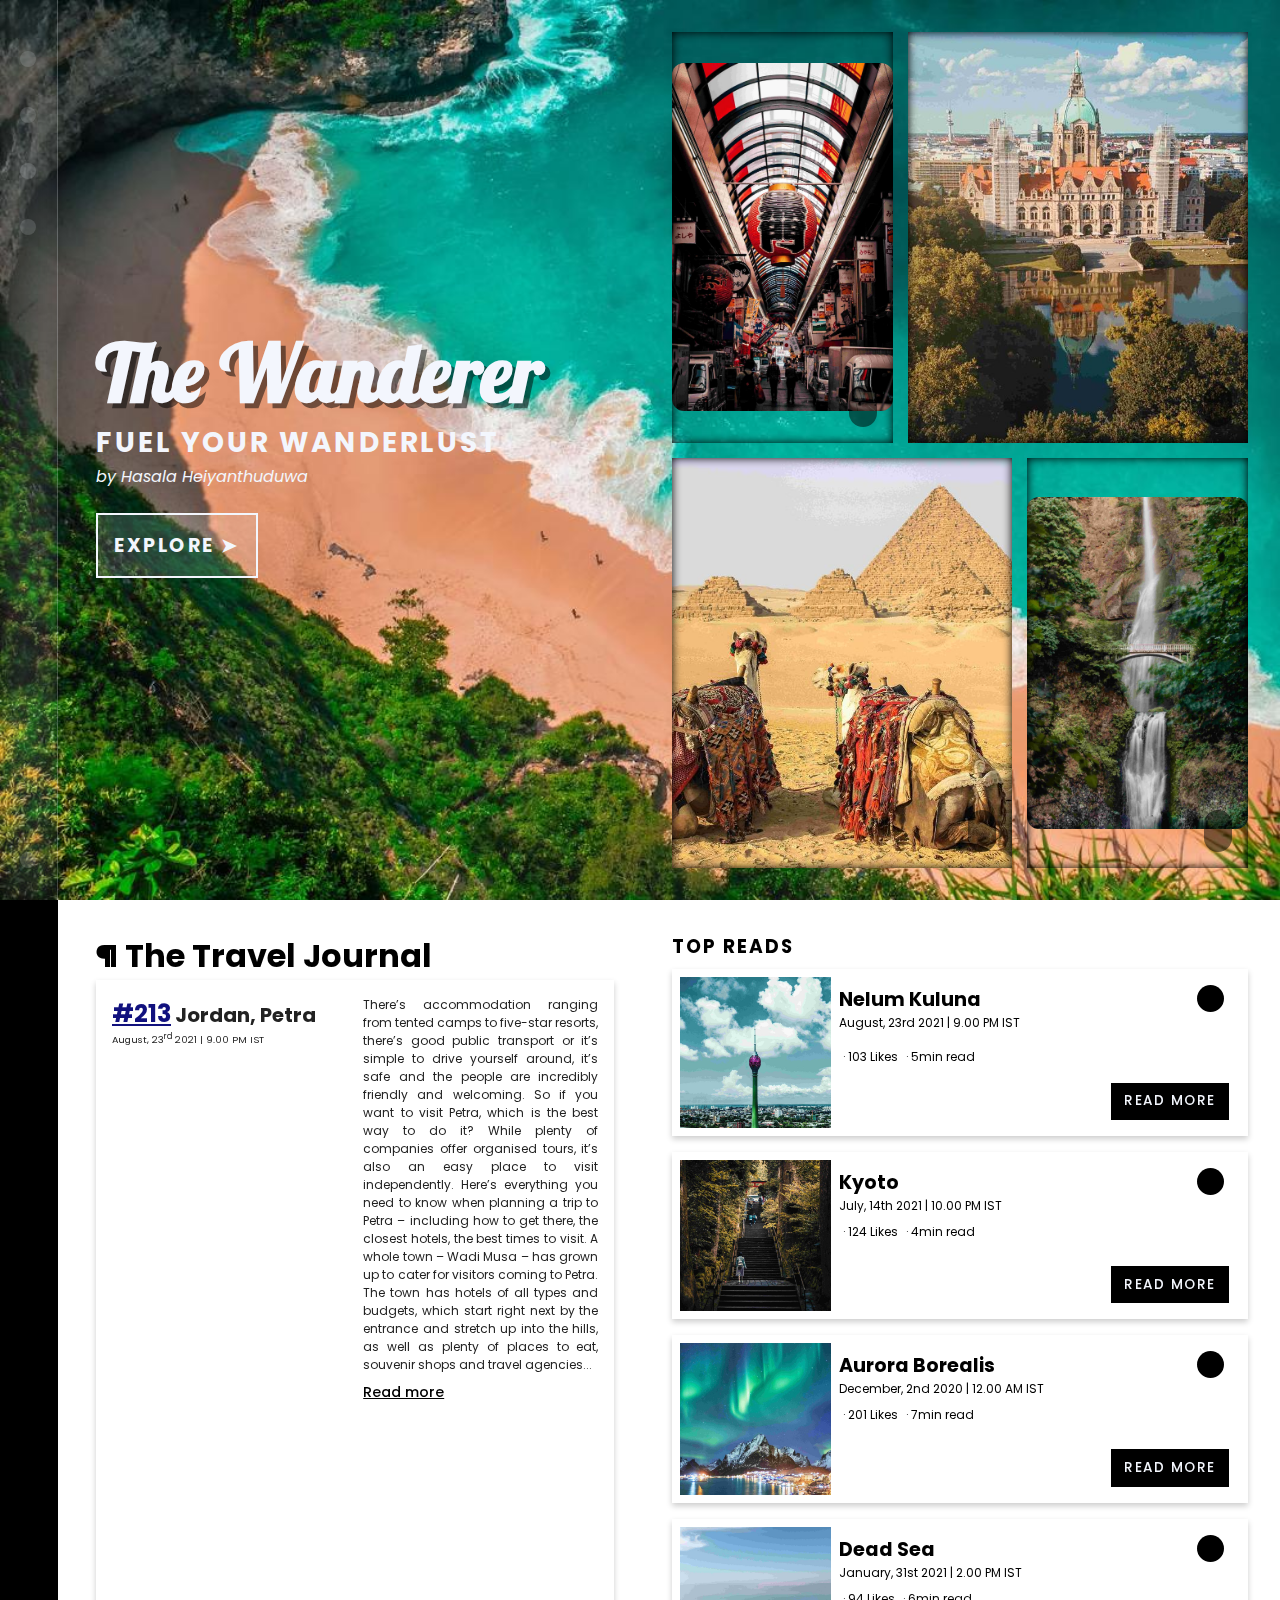
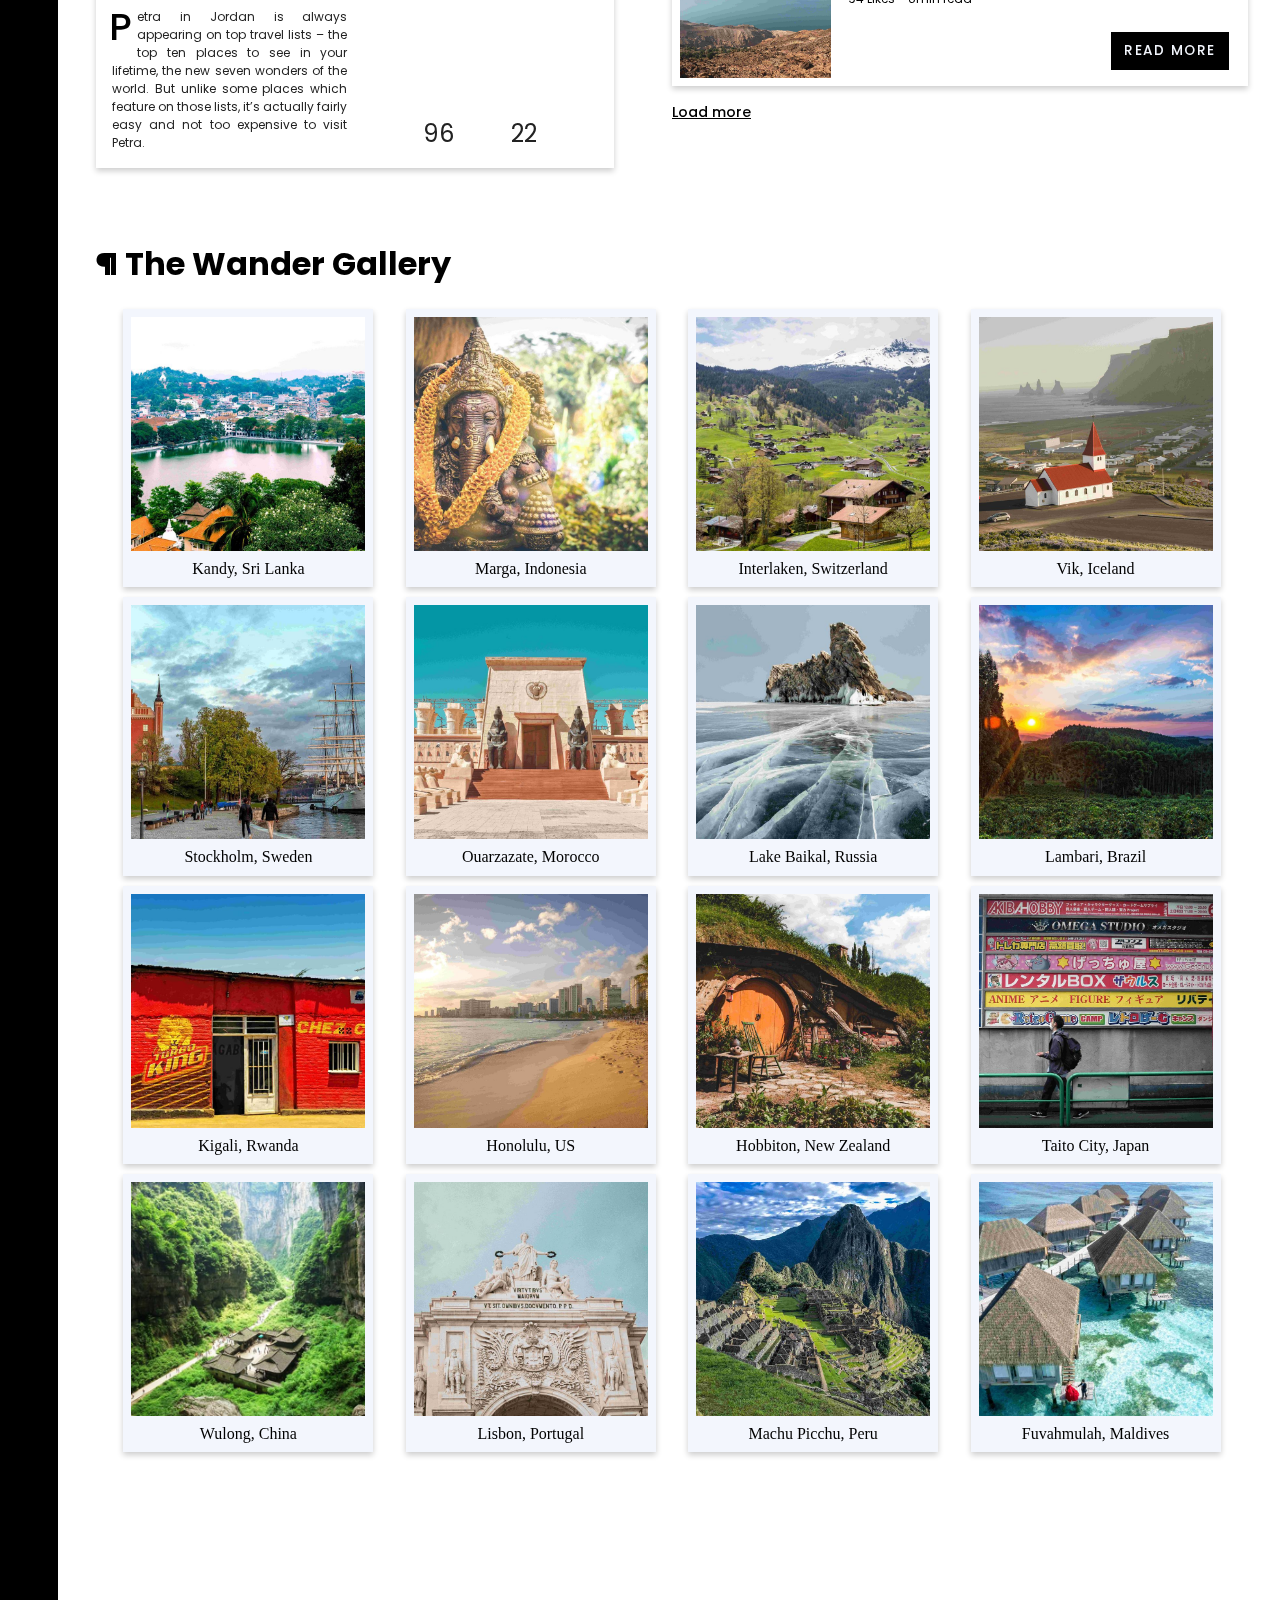
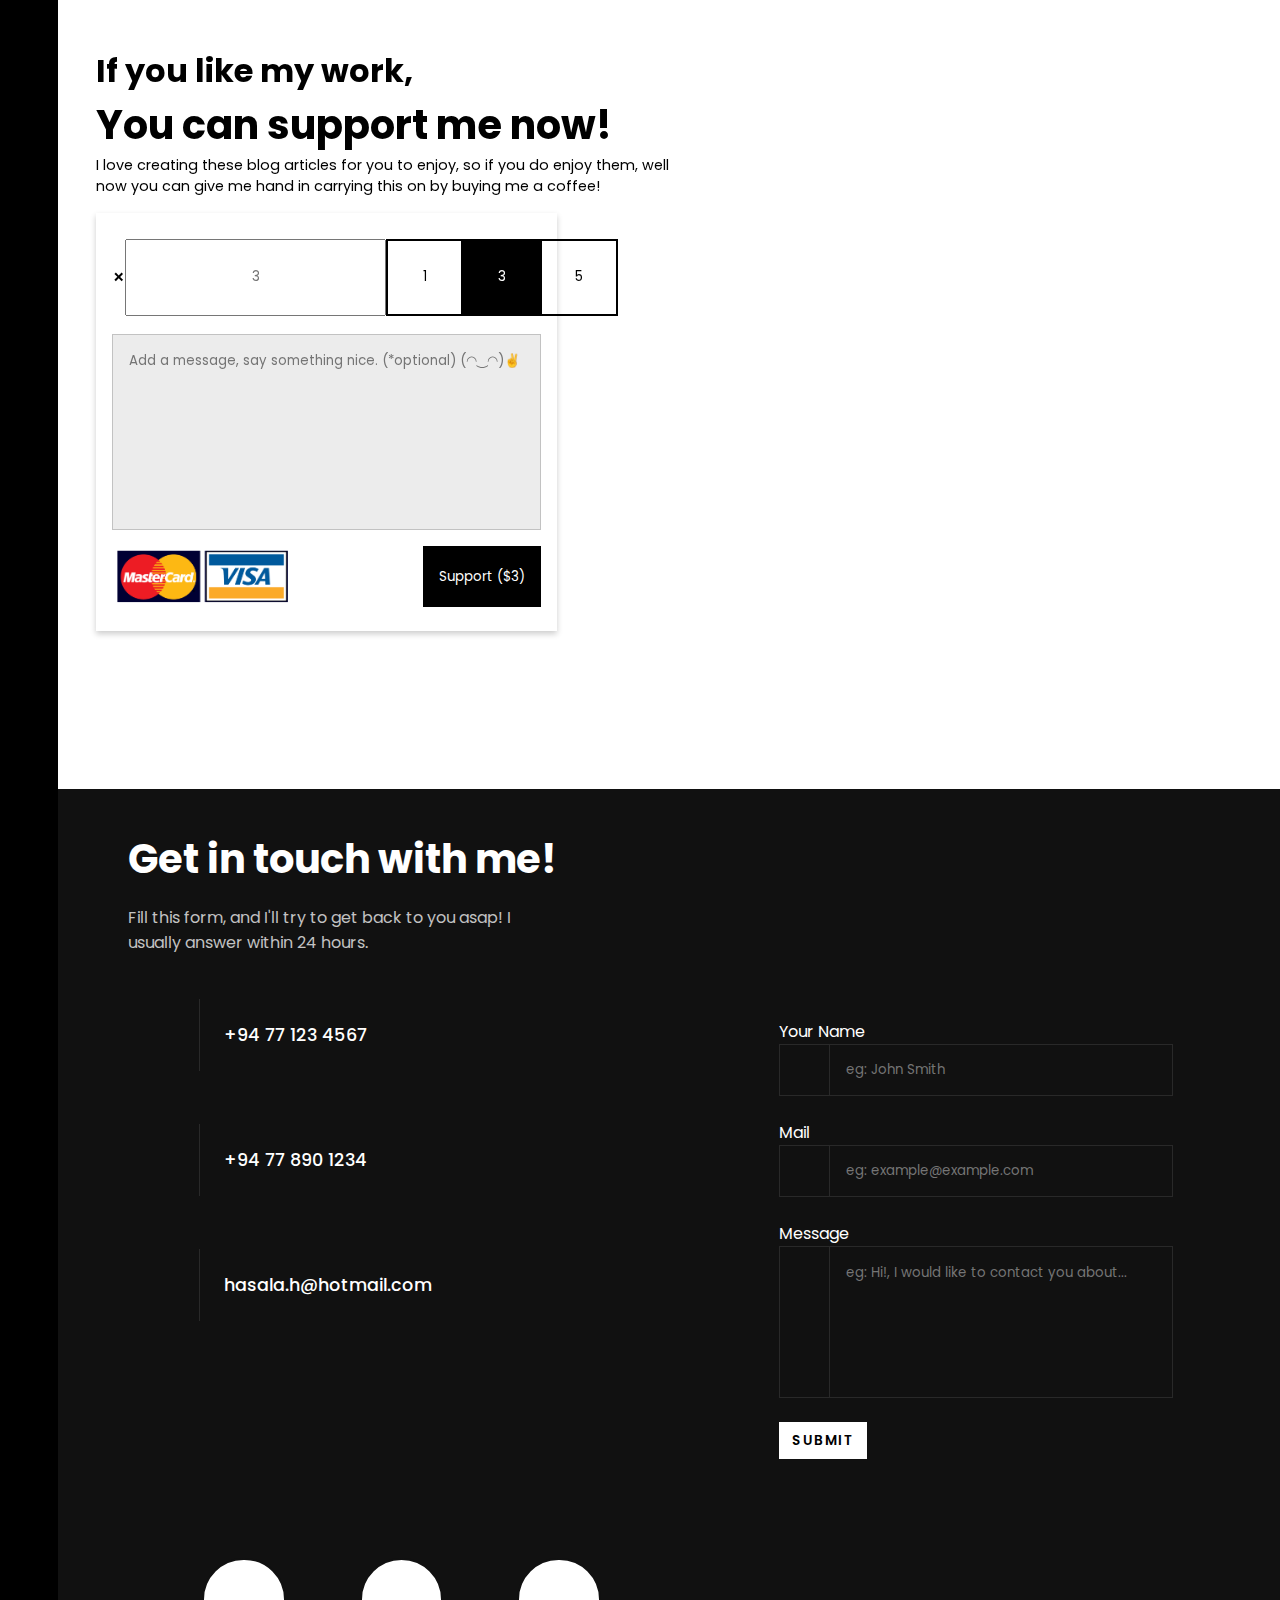
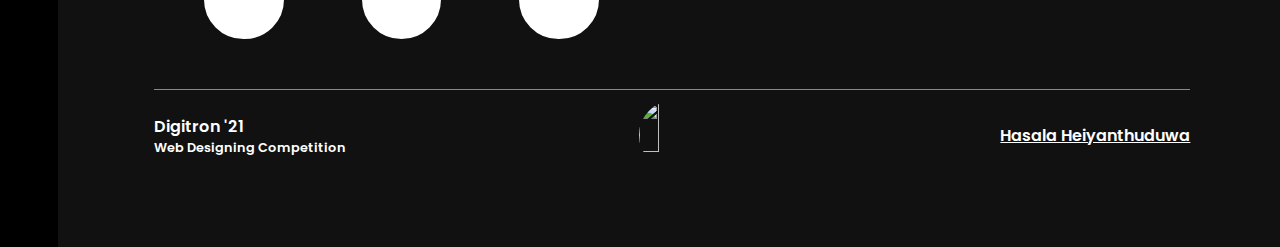
==== commit cd0d97ec: "Merge pull request #2 from manula2004/main" ====
--- a/index.html
+++ b/index.html
@@ -73,7 +73,7 @@
             <div class="info-panel">
                 <div class="info-sec__1">
                     <ion-icon name="location-outline"></ion-icon>
-                    <span><a href="https://goo.gl/maps/VKJyGTLcbDht1JPP9" style="color:#ffffff">Osaka, Japan</a></span>
+                    <span>Osaka, Japan</span>
                 </div>
             </div>
         </div>
@@ -82,7 +82,7 @@
             <div class="info-panel">
                 <div class="info-sec__1">
                     <ion-icon name="location-outline"></ion-icon>
-                    <span><a href="https://goo.gl/maps/HWyqR4fCD6z1JcKb6" style="color:#ffffff>Hanover, Germany</a></span> 
+                    <span>Hanover, Germany</span> 
                 </div>
             </div>
         </div>
@@ -91,7 +91,7 @@
             <div class="info-panel">
                 <div class="info-sec__1">
                     <ion-icon name="location-outline"></ion-icon>
-                    <span><a href="https://goo.gl/maps/Uk6ahgT9WXeU3aza6" style="color:#ffffff>Multnomah Falls, US</a></span>
+                    <span>Multnomah Falls, US</span>
                 </div>
             </div>
         </div>
@@ -100,7 +100,7 @@
             <div class="info-panel">
                 <div class="info-sec__1">
                     <ion-icon name="location-outline"></ion-icon>
-                    <span><a href="https://goo.gl/maps/S4bouyq4fJxeNW1s8" style="color:#ffffff>Sahara Desert, Sahara</a></span>
+                    <span>Sahara Desert, Sahara</span>
                 </div>
             </div>
         </div>
@@ -383,7 +383,7 @@
                     <textarea class="comment-box" placeholder="Add a message, say something nice. (*optional) (◠‿◠)✌"></textarea>
                 </div>
                 <div class="give-support">
-                    <img src="./assets/img/sponsor/visamastercard.png" alt="">
+                    <img src="./assets/img/sponsor/1.jpg" alt="">
                     <button>Support ($3)</button>
                 </div>
             </div>
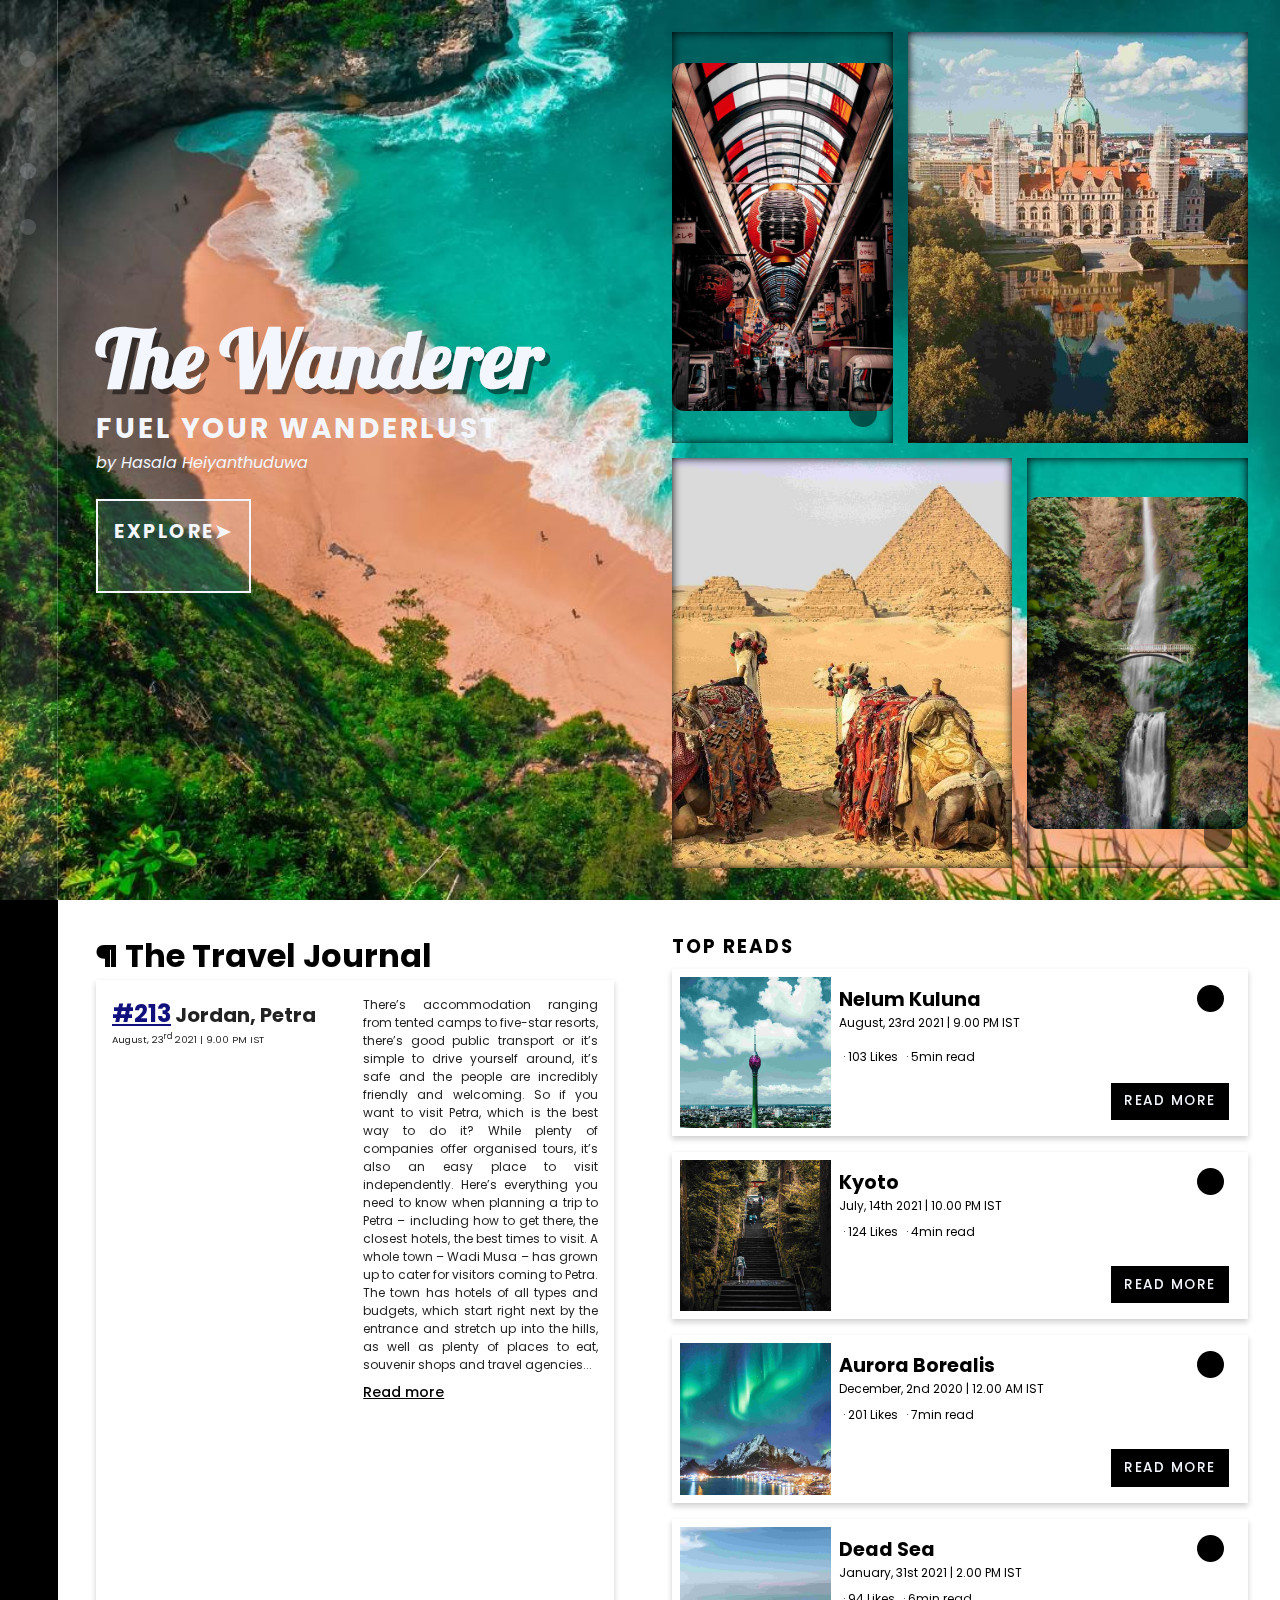
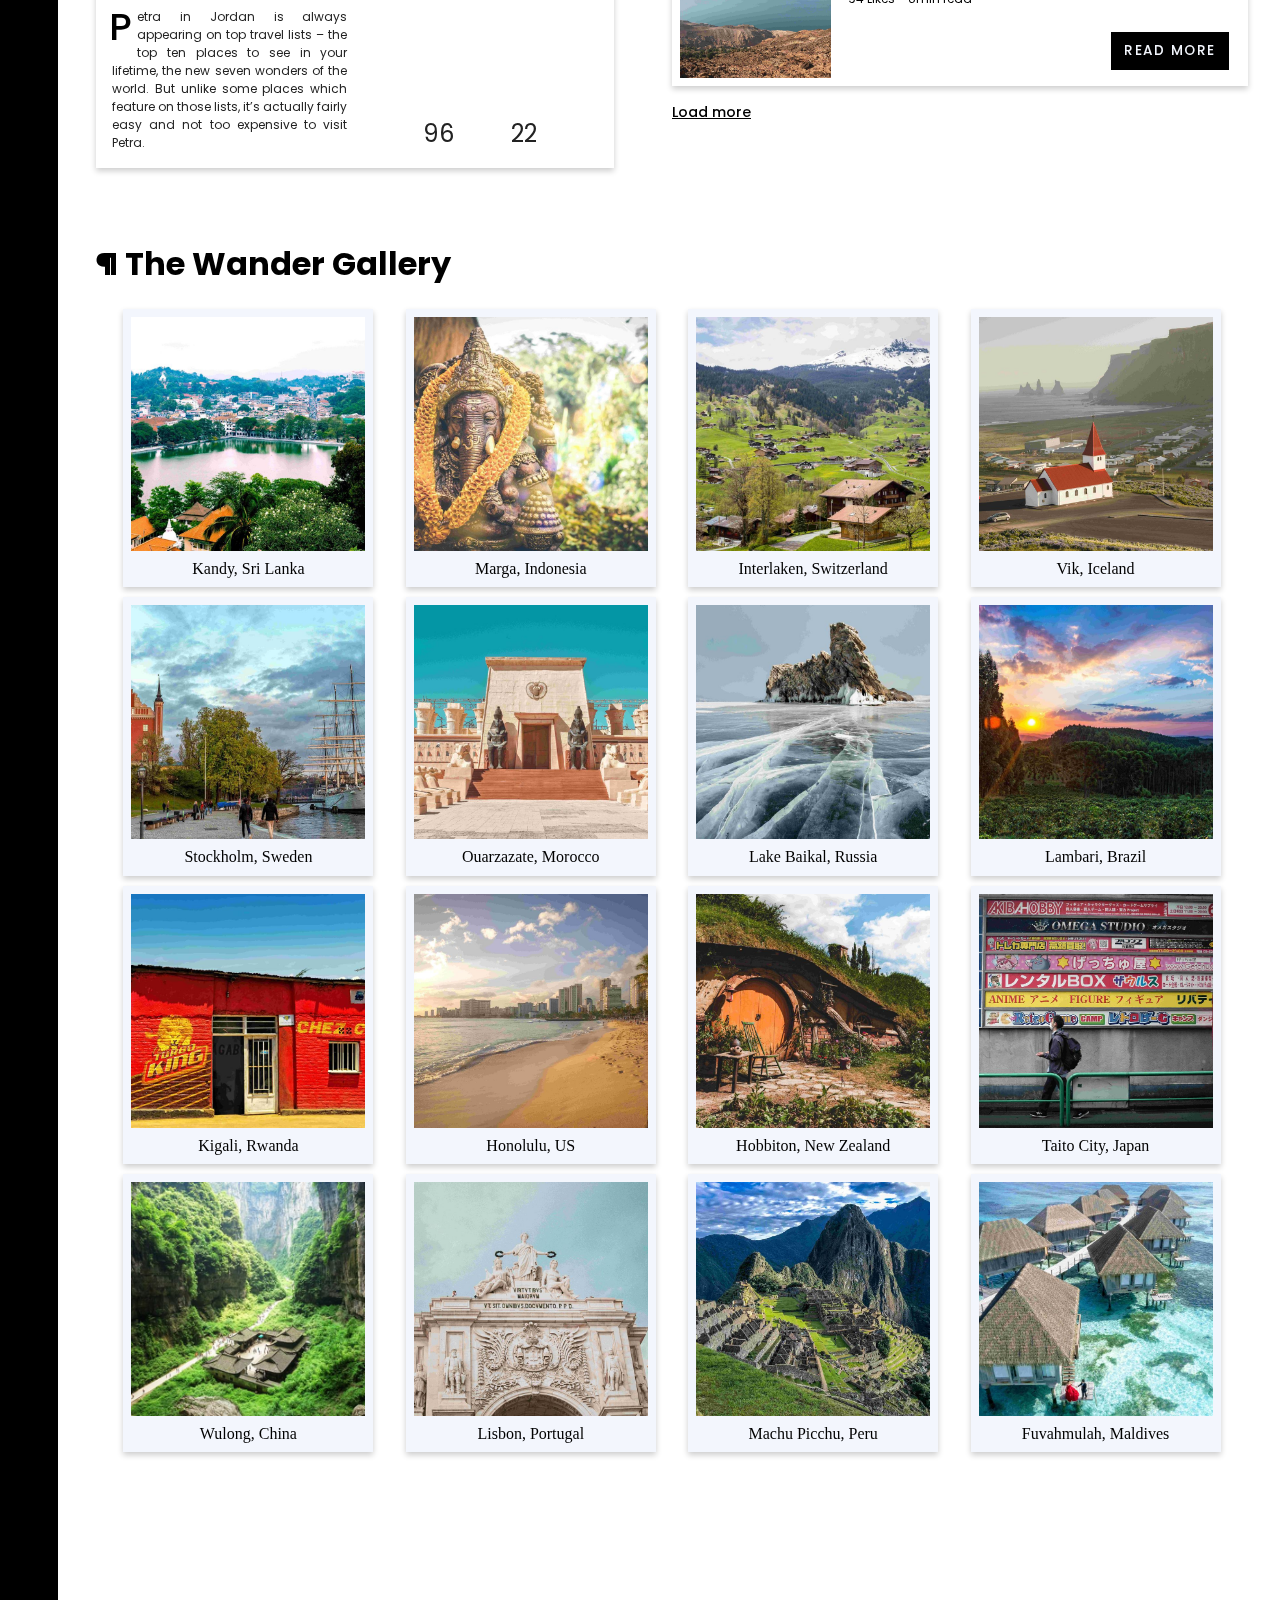
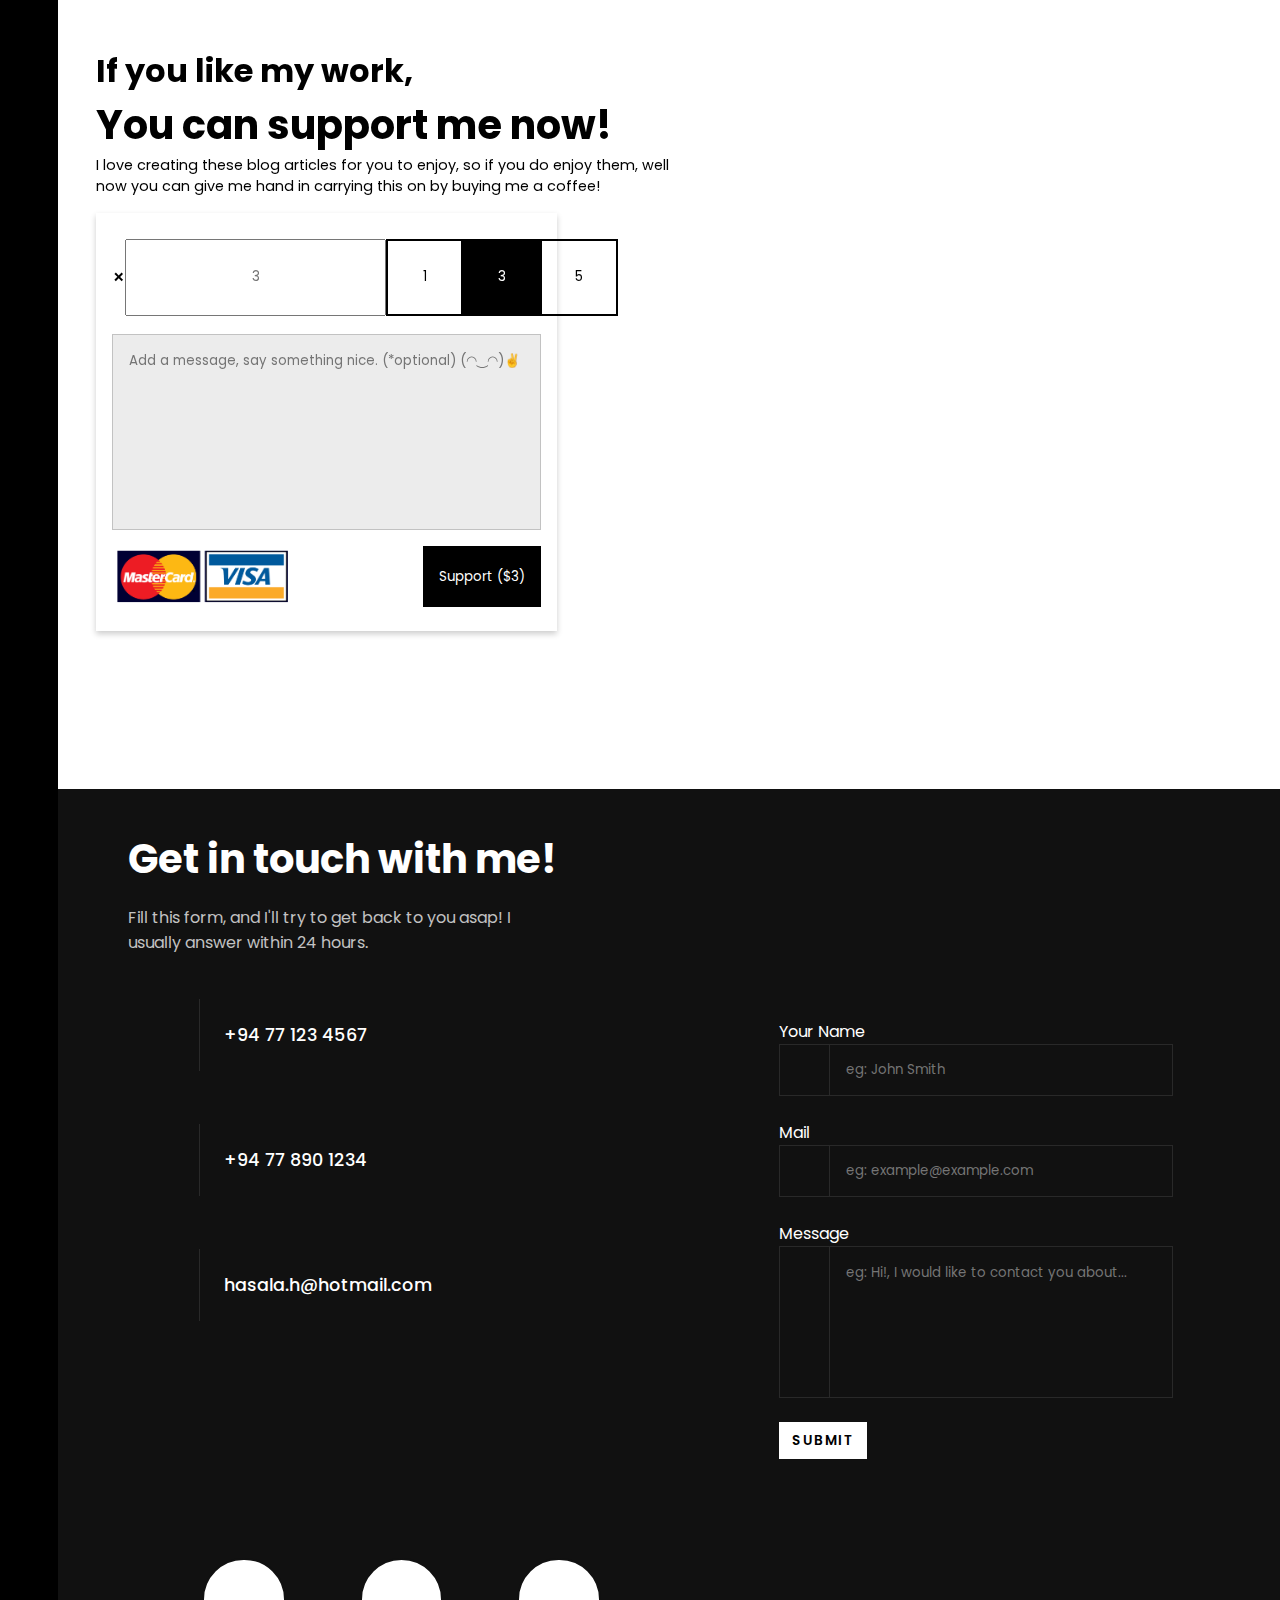
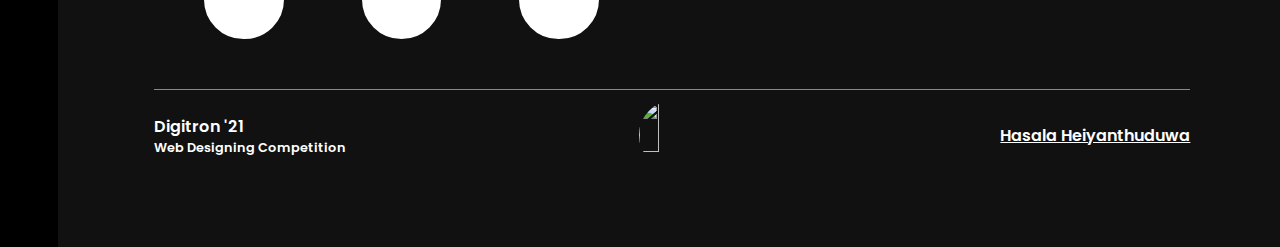
==== commit 1ff224c3: "Merge pull request #4 from Janiru/main" ====
--- a/index.html
+++ b/index.html
@@ -1,457 +1,606 @@
 <!DOCTYPE html>
 <html lang="en">
-<head>
-    <meta charset="UTF-8">
-    <meta name="viewport" content="width=device-width, initial-scale=1.0">
-    <link rel="stylesheet" href="./assets/css/index.css">
-    <link rel="shortcut icon" href="./assets/img/logo/favicon_32.ico" type="image/x-icon">
-    <script type="module" src="https://unpkg.com/ionicons@5.0.0/dist/ionicons/ionicons.esm.js"></script>
-    <script nomodule="" src="https://unpkg.com/ionicons@5.0.0/dist/ionicons/ionicons.js"></script>
+  <head>
+    <meta charset="UTF-8" />
+    <meta name="viewport" content="width=device-width, initial-scale=1.0" />
+    <link rel="stylesheet" href="./assets/css/index.css" />
+    <link
+      rel="shortcut icon"
+      href="./assets/img/logo/favicon_32.ico"
+      type="image/x-icon"
+    />
+    <script
+      type="module"
+      src="https://unpkg.com/ionicons@5.0.0/dist/ionicons/ionicons.esm.js"
+    ></script>
+    <script
+      nomodule=""
+      src="https://unpkg.com/ionicons@5.0.0/dist/ionicons/ionicons.js"
+    ></script>
     <script defer src="./assets/js/index.js"></script>
     <title>The Wanderer</title>
-</head>
-<body>
+  </head>
+  <body>
     <div class="notification">
-        <div class="not-content">
-            <ion-icon name="checkmark-done-outline"></ion-icon>
-            <span>Bookmark Saved Succesfully!</span>
-        </div>
-        <div class="not-bar"></div>
+      <div class="not-content">
+        <ion-icon name="checkmark-done-outline"></ion-icon>
+        <span>Bookmark Saved Succesfully!</span>
+      </div>
+      <div class="not-bar"></div>
     </div>
     <div class="wrapper">
-        <div class="snack-bar">
-            <button class="close-snack">
-                <ion-icon name="close-outline"></ion-icon>
-            </button>
-            <div class="text-block">
-                <h1 id="snackTitle">Kandy, Sri Lanka</h1>
-                <p id="snackDesc">
-                    Kandy is a large city in central Sri Lanka. It's set on a plateau surrounded by mountains, which are home to tea plantations and biodiverse rainforest. The city's heart is scenic Kandy Lake (Bogambara Lake), which is popular for strolling. Kandy is famed for sacred Buddhist sites, including the Temple of the Tooth (Sri Dalada Maligawa) shrine, celebrated with the grand Esala Perahera annual procession. 
-                </p>
-                <p><b>― cited from Google</b></p>
-                <a id="snackLink" class="go-to-wiki" href="#">
-                    <ion-icon class="go-to-wiki-asset" name="earth"></ion-icon>
-                    <span class="go-to-wiki-asset">go to wikipedia</span>
-                </a>
-            </div>
-            <div class="img-block">
-                <img id="snackImg" src="./assets/img/gallery/new_Compressed_gallery-photos__1.jpg" alt="">
-            </div>
-        </div>
+      <div class="snack-bar">
+        <button class="close-snack">
+          <ion-icon name="close-outline"></ion-icon>
+        </button>
+        <div class="text-block">
+          <h1 id="snackTitle">Kandy, Sri Lanka</h1>
+          <p id="snackDesc">
+            Kandy is a large city in central Sri Lanka. It's set on a plateau
+            surrounded by mountains, which are home to tea plantations and
+            biodiverse rainforest. The city's heart is scenic Kandy Lake
+            (Bogambara Lake), which is popular for strolling. Kandy is famed for
+            sacred Buddhist sites, including the Temple of the Tooth (Sri Dalada
+            Maligawa) shrine, celebrated with the grand Esala Perahera annual
+            procession.
+          </p>
+          <p><b>― cited from Google</b></p>
+          <a id="snackLink" class="go-to-wiki" href="#">
+            <ion-icon class="go-to-wiki-asset" name="earth"></ion-icon>
+            <span class="go-to-wiki-asset">go to wikipedia</span>
+          </a>
+        </div>
+        <div class="img-block">
+          <img
+            id="snackImg"
+            src="./assets/img/gallery/new_Compressed_gallery-photos__1.jpg"
+            alt=""
+          />
+        </div>
+      </div>
     </div>
     <nav>
-        <a href="#hero">
-            <ion-icon name="home-outline"></ion-icon>
-        </a>
-        <a href="#blog">
-            <ion-icon name="document-text-outline"></ion-icon>
-        </a>
-        <a href="#gallery">
-            <ion-icon name="images-outline"></ion-icon>
-        </a>
-        <a href="#sponsor">
-            <ion-icon name="cafe-outline"></ion-icon>
-        </a>
-        <a href="#contact" class="nav-contact">
-            <ion-icon name="at-outline"></ion-icon>
-        </a>
+      <a href="#hero">
+        <ion-icon name="home-outline"></ion-icon>
+      </a>
+      <a href="#blog">
+        <ion-icon name="document-text-outline"></ion-icon>
+      </a>
+      <a href="#gallery">
+        <ion-icon name="images-outline"></ion-icon>
+      </a>
+      <a href="#sponsor">
+        <ion-icon name="cafe-outline"></ion-icon>
+      </a>
+      <a href="#contact" class="nav-contact">
+        <ion-icon name="at-outline"></ion-icon>
+      </a>
     </nav>
     <section class="hero" id="hero">
-        <div class="sections">
-        <h1 class="hero-title">
-            The Wanderer
-        </h1>
-        <h2 class="hero-subtitle">
-            fuel your wanderlust
-        </h2>
+      <div class="sections">
+        <h1 class="hero-title">The Wanderer</h1>
+        <h2 class="hero-subtitle">fuel your wanderlust</h2>
         <span class="author">by Hasala Heiyanthuduwa</span>
-        <a href="#blog" class="hero-explore">Explore <div class="arrow">➤</div></a>
-    </div>
-    <div class="sections">
+        <a href="#blog" class="hero-explore"
+          >Explore
+          <div class="arrow">➤</div></a
+        >
+      </div>
+      <div class="sections">
         <div class="pic">
-            <img src="./assets/img/hero/new_Compressed_hero-card_1.jpg" alt="">
-            <div class="info-panel">
-                <div class="info-sec__1">
-                    <ion-icon name="location-outline"></ion-icon>
-                    <span>Osaka, Japan</span>
-                </div>
-            </div>
+          <img src="./assets/img/hero/new_Compressed_hero-card_1.jpg" alt="" />
+          <div class="info-panel">
+            <div class="info-sec__1">
+              <ion-icon name="location-outline"></ion-icon>
+              <span>Osaka, Japan</span>
+            </div>
+          </div>
         </div>
         <div class="pic">
-            <img src="./assets/img/hero/new_Compressed_hero-card_3.jpg" alt="">
-            <div class="info-panel">
-                <div class="info-sec__1">
-                    <ion-icon name="location-outline"></ion-icon>
-                    <span>Hanover, Germany</span> 
-                </div>
-            </div>
+          <img src="./assets/img/hero/new_Compressed_hero-card_3.jpg" alt="" />
+          <div class="info-panel">
+            <div class="info-sec__1">
+              <ion-icon name="location-outline"></ion-icon>
+              <span>Hanover, Germany</span>
+            </div>
+          </div>
         </div>
         <div class="pic">
-            <img src="./assets/img/hero/new_Compressed_hero-card_2.jpg" alt="">
-            <div class="info-panel">
-                <div class="info-sec__1">
-                    <ion-icon name="location-outline"></ion-icon>
-                    <span>Multnomah Falls, US</span>
-                </div>
-            </div>
+          <img src="./assets/img/hero/new_Compressed_hero-card_2.jpg" alt="" />
+          <div class="info-panel">
+            <div class="info-sec__1">
+              <ion-icon name="location-outline"></ion-icon>
+              <span>Multnomah Falls, US</span>
+            </div>
+          </div>
         </div>
         <div class="pic">
-            <img src="./assets/img/hero/new_Compressed_hero-card_4.jpg" alt="">
-            <div class="info-panel">
-                <div class="info-sec__1">
-                    <ion-icon name="location-outline"></ion-icon>
-                    <span>Sahara Desert, Sahara</span>
-                </div>
-            </div>
-        </div>
-    </div>
+          <img src="./assets/img/hero/new_Compressed_hero-card_4.jpg" alt="" />
+          <div class="info-panel">
+            <div class="info-sec__1">
+              <ion-icon name="location-outline"></ion-icon>
+              <span>Sahara Desert, Sahara</span>
+            </div>
+          </div>
+        </div>
+      </div>
     </section>
     <section class="blog" id="blog">
-        <div class="nav-cover"></div>
-        <div class="sections">
-            <h1>¶ The Travel Journal</h1>
-            <div class="news-card">
-                <div class="col">
-                    <h2><a class="article-tag" href="#">#213</a> Jordan, Petra</h2> 
-                    <span>August, 23<sup>rd</sup> 2021 | 9.00 PM IST</span>
-                    <img src="./assets/img/blog/Compressed_blog-newscard.jpg" alt="">
-                    <article>
-                        Petra in Jordan is always appearing on top travel lists – the top ten places to see in your lifetime, the new seven wonders of the world. But unlike some places which feature on those lists, it’s actually fairly easy and not too expensive to visit Petra.
-                    </article>
+      <div class="nav-cover"></div>
+      <div class="sections">
+        <h1>¶ The Travel Journal</h1>
+        <div class="news-card">
+          <div class="col">
+            <h2><a class="article-tag" href="#">#213</a> Jordan, Petra</h2>
+            <span>August, 23<sup>rd</sup> 2021 | 9.00 PM IST</span>
+            <img src="./assets/img/blog/Compressed_blog-newscard.jpg" alt="" />
+            <article>
+              Petra in Jordan is always appearing on top travel lists – the top
+              ten places to see in your lifetime, the new seven wonders of the
+              world. But unlike some places which feature on those lists, it’s
+              actually fairly easy and not too expensive to visit Petra.
+            </article>
+          </div>
+          <div class="col">
+            <article>
+              There’s accommodation ranging from tented camps to five-star
+              resorts, there’s good public transport or it’s simple to drive
+              yourself around, it’s safe and the people are incredibly friendly
+              and welcoming. So if you want to visit Petra, which is the best
+              way to do it? While plenty of companies offer organised tours,
+              it’s also an easy place to visit independently. Here’s everything
+              you need to know when planning a trip to Petra – including how to
+              get there, the closest hotels, the best times to visit. A whole
+              town – Wadi Musa – has grown up to cater for visitors coming to
+              Petra. The town has hotels of all types and budgets, which start
+              right next by the entrance and stretch up into the hills, as well
+              as plenty of places to eat, souvenir shops and travel agencies...
+            </article>
+            <a href="./blog.html">Read more</a>
+            <div class="likes-comments">
+              <div>
+                <ion-icon class="like-icon" name="heart-outline"></ion-icon>
+                <span class="like-count">96</span>
+              </div>
+              <div>
+                <ion-icon name="chatbubbles-outline"></ion-icon>
+                <span>22</span>
+              </div>
+            </div>
+          </div>
+        </div>
+      </div>
+      <div class="sections">
+        <div class="journal-entries">
+          <h3>Top Reads</h3>
+          <div class="journal-entry__card">
+            <div
+              class="entry-index"
+              style="
+                background-image: url('/assets/img/blog/new_Compressed_blog-img_1.jpg');
+              "
+            >
+              <h1>#26</h1>
+            </div>
+            <div class="entry-titles">
+              <h2>Nelum Kuluna</h2>
+              <span>August, 23rd 2021 | 9.00 PM IST</span>
+              <div>
+                <div class="entry-stats">
+                  <ion-icon name="heart-outline"></ion-icon
+                  ><span> · 103 Likes </span>
                 </div>
-                <div class="col">
-                    <article>
-                        There’s accommodation ranging from tented camps to five-star resorts, there’s good public transport or it’s simple to drive yourself around, it’s safe and the people are incredibly friendly and welcoming.
-                        So if you want to visit Petra, which is the best way to do it? While plenty of companies offer organised tours, it’s also an easy place to visit independently. Here’s everything you need to know when planning a trip to Petra – including how to get there, the closest hotels, the best times to visit.
-                        A whole town – Wadi Musa – has grown up to cater for visitors coming to Petra. The town has hotels of all types and budgets, which start right next by the entrance and stretch up into the hills, as well as plenty of places to eat, souvenir shops and travel agencies...
-                    </article>
-                    <a href="./blog.html">Read more</a>
-                    <div class="likes-comments">
-                        <div>
-                        <ion-icon class="like-icon" name="heart-outline"></ion-icon>
-                        <span class="like-count">96</span>
-                    </div>
-                        <div>
-                        <ion-icon name="chatbubbles-outline"></ion-icon>
-                        <span>22</span>
-                    </div>
-                    </div>
+                <div class="entry-stats">
+                  <ion-icon name="time-outline"></ion-icon
+                  ><span> · 5min read</span>
                 </div>
-            </div>
-        </div>
-        <div class="sections">
-            <div class="journal-entries">
-                <h3>Top Reads</h3>
-                <div class="journal-entry__card">
-                    <div class="entry-index" style="background-image: url('/assets/img/blog/new_Compressed_blog-img_1.jpg');">
-                        <h1>#26</h1>
-                    </div>
-                    <div class="entry-titles">
-                        <h2>Nelum Kuluna</h2>
-                        <span>August, 23rd 2021 | 9.00 PM IST</span>
-                        <div>
-                            <div class="entry-stats"><ion-icon name="heart-outline"></ion-icon><span> · 103 Likes  </span></div>
-                            <div class="entry-stats"><ion-icon name="time-outline"></ion-icon><span> · 5min read</span></div>
-                        </div>
-                    </div>
-                    <div class="entry-button-group">
-                        <div class="bookmark"><ion-icon name="bookmark-outline"></ion-icon></div>
-                        <a href="./blog.html">Read More</a>
-                    </div>
-                </div>
-                <div class="journal-entry__card">
-                    <div class="entry-index" style="background-image: url('/assets/img/blog/new_Compressed_blog-img_2.jpg');">
-                        <h1>#10</h1>
-                    </div>
-                    <div class="entry-titles">
-                        <h2>Kyoto</h2>
-                        <span>July, 14th 2021 | 10.00 PM IST</span>
-                        <div>
-                            <ion-icon name="heart-outline"></ion-icon><span> · 124 Likes  </span><ion-icon name="time-outline"></ion-icon><span> · 4min read</span>
-                        </div>
-                    </div>
-                    <div class="entry-button-group">
-                        <div class="bookmark"><ion-icon name="bookmark-outline"></ion-icon></div>
-                        <a href="./blog.html">Read More</a>
-                    </div>
-                </div>
-                <div class="journal-entry__card">
-                    <div class="entry-index" style="background-image: url('/assets/img/blog/new_Compressed_blog-img_3.jpg');">
-                        <h1>#03</h1>
-                    </div>
-                    <div class="entry-titles">
-                        <h2>Aurora Borealis</h2>
-                        <span>December, 2nd 2020 | 12.00 AM IST</span>
-                        <div>
-                            <ion-icon name="heart-outline"></ion-icon><span> · 201 Likes  </span><ion-icon name="time-outline"></ion-icon><span> · 7min read</span>
-                        </div>
-                    </div>
-                    <div class="entry-button-group">
-                        <div class="bookmark"><ion-icon name="bookmark-outline"></ion-icon></div>
-                        <a href="./blog.html">Read More</a>
-                    </div>
-                </div>
-                <div class="journal-entry__card">
-                    <div class="entry-index" style="background-image: url('/assets/img/blog/new_Compressed_blog-img_4.jpg');">
-                        <h1>#100</h1>
-                    </div>
-                    <div class="entry-titles">
-                        <h2>Dead Sea</h2>
-                        <span>January, 31st 2021 | 2.00 PM IST</span>
-                        <div>
-                            <ion-icon name="heart-outline"></ion-icon><span> · 94 Likes  </span><ion-icon name="time-outline"></ion-icon><span> · 6min read</span>
-                        </div>
-                    </div>
-                    <div class="entry-button-group">
-                        <div class="bookmark"><ion-icon name="bookmark-outline"></ion-icon></div>
-                        <a href="./blog.html">Read More</a>
-                    </div>
-                </div>
-                <p>Load more</p>
-            </div>
-        </div>
+              </div>
+            </div>
+            <div class="entry-button-group">
+              <div class="bookmark">
+                <ion-icon name="bookmark-outline"></ion-icon>
+              </div>
+              <a href="./blog.html">Read More</a>
+            </div>
+          </div>
+          <div class="journal-entry__card">
+            <div
+              class="entry-index"
+              style="
+                background-image: url('/assets/img/blog/new_Compressed_blog-img_2.jpg');
+              "
+            >
+              <h1>#10</h1>
+            </div>
+            <div class="entry-titles">
+              <h2>Kyoto</h2>
+              <span>July, 14th 2021 | 10.00 PM IST</span>
+              <div>
+                <ion-icon name="heart-outline"></ion-icon
+                ><span> · 124 Likes </span
+                ><ion-icon name="time-outline"></ion-icon
+                ><span> · 4min read</span>
+              </div>
+            </div>
+            <div class="entry-button-group">
+              <div class="bookmark">
+                <ion-icon name="bookmark-outline"></ion-icon>
+              </div>
+              <a href="./blog.html">Read More</a>
+            </div>
+          </div>
+          <div class="journal-entry__card">
+            <div
+              class="entry-index"
+              style="
+                background-image: url('/assets/img/blog/new_Compressed_blog-img_3.jpg');
+              "
+            >
+              <h1>#03</h1>
+            </div>
+            <div class="entry-titles">
+              <h2>Aurora Borealis</h2>
+              <span>December, 2nd 2020 | 12.00 AM IST</span>
+              <div>
+                <ion-icon name="heart-outline"></ion-icon
+                ><span> · 201 Likes </span
+                ><ion-icon name="time-outline"></ion-icon
+                ><span> · 7min read</span>
+              </div>
+            </div>
+            <div class="entry-button-group">
+              <div class="bookmark">
+                <ion-icon name="bookmark-outline"></ion-icon>
+              </div>
+              <a href="./blog.html">Read More</a>
+            </div>
+          </div>
+          <div class="journal-entry__card">
+            <div
+              class="entry-index"
+              style="
+                background-image: url('/assets/img/blog/new_Compressed_blog-img_4.jpg');
+              "
+            >
+              <h1>#100</h1>
+            </div>
+            <div class="entry-titles">
+              <h2>Dead Sea</h2>
+              <span>January, 31st 2021 | 2.00 PM IST</span>
+              <div>
+                <ion-icon name="heart-outline"></ion-icon
+                ><span> · 94 Likes </span
+                ><ion-icon name="time-outline"></ion-icon
+                ><span> · 6min read</span>
+              </div>
+            </div>
+            <div class="entry-button-group">
+              <div class="bookmark">
+                <ion-icon name="bookmark-outline"></ion-icon>
+              </div>
+              <a href="./blog.html">Read More</a>
+            </div>
+          </div>
+          <p>Load more</p>
+        </div>
+      </div>
     </section>
     <section class="gallery" id="gallery">
-        <div class="nav-cover"></div>
-        <h1>¶ The Wander Gallery</h1>
-        <div class="gallery-container">
-            <div class="photo-box">
-                <div class="photo">
-                    <a data-id="0">read more</a>
-                    <img src="./assets/img/gallery/new_Compressed_gallery-photos__1.jpg" alt="">
-                </div>
-                <div class="photo-title">
-                    <span>Kandy, Sri Lanka</span>
-                </div>
-            </div>
-            <div class="photo-box">
-                <div class="photo">
-                    <a data-id="1">read more</a>
-                    <img src="./assets/img/gallery/new_Compressed_gallery-photos__2.jpg" alt="">
-                </div>
-                <div class="photo-title">
-                    <span>Marga, Indonesia</span>
-                </div>
-            </div>
-            <div class="photo-box">
-                <div class="photo">
-                    <a data-id="2">read more</a>
-                    <img src="./assets/img/gallery/new_Compressed_gallery-photos__3.jpg" alt="">
-                </div>
-                <div class="photo-title">
-                    <span>Interlaken, Switzerland</span>
-                </div>
-            </div>
-            <div class="photo-box">
-                <div class="photo">
-                    <a data-id="3">read more</a>
-                    <img src="./assets/img/gallery/new_Compressed_gallery-photos__4.jpg" alt="">
-                </div>
-                <div class="photo-title">
-                    <span>Vik, Iceland</span>
-                </div>
-            </div>
-            <div class="photo-box">
-                <div class="photo">
-                    <a data-id="4">read more</a>
-                    <img src="./assets/img/gallery/new_Compressed_gallery-photos__5.jpg" alt="">
-                </div>
-                <div class="photo-title">
-                    <span>Stockholm, Sweden</span>
-                </div>
-            </div>
-            <div class="photo-box">
-                <div class="photo">
-                    <a data-id="5">read more</a>
-                    <img src="./assets/img/gallery/new_Compressed_gallery-photos__6.jpg" alt="">
-                </div>
-                <div class="photo-title">
-                    <span>Ouarzazate, Morocco</span>
-                </div>
-            </div>
-            <div class="photo-box">
-                <div class="photo">
-                    <a data-id="6">read more</a>
-                    <img src="./assets/img/gallery/new_Compressed_gallery-photos__7.jpg" alt="">
-                </div>
-                <div class="photo-title">
-                    <span>Lake Baikal, Russia</span>
-                </div>
-            </div>
-            <div class="photo-box">
-                <div class="photo">
-                    <a data-id="7">read more</a>
-                    <img src="./assets/img/gallery/new_Compressed_gallery-photos__8.jpg" alt="">
-                </div>
-                <div class="photo-title">
-                    <span>Lambari, Brazil</span>
-                </div>
-            </div>
-            <div class="photo-box">
-                <div class="photo">
-                    <a data-id="8">read more</a>
-                    <img src="./assets/img/gallery/new_Compressed_gallery-photos__9.jpg" alt="">
-                </div>
-                <div class="photo-title">
-                    <span>Kigali, Rwanda</span>
-                </div>
-            </div>
-            <div class="photo-box">
-                <div class="photo">
-                    <a data-id="9">read more</a>
-                    <img src="./assets/img/gallery/new_Compressed_gallery-photos__10.jpg" alt="">
-                </div>
-                <div class="photo-title">
-                    <span>Honolulu, US</span>
-                </div>
-            </div>
-            <div class="photo-box">
-                <div class="photo">
-                    <a data-id="10">read more</a>
-                    <img src="./assets/img/gallery/new_Compressed_gallery-photos__11.jpg" alt="">
-                </div>
-                <div class="photo-title">
-                    <span>Hobbiton, New Zealand</span>
-                </div>
-            </div>
-            <div class="photo-box">
-                <div class="photo">
-                    <a data-id="11">read more</a>
-                    <img src="./assets/img/gallery/new_Compressed_gallery-photos__12.jpg" alt="">
-                </div>
-                <div class="photo-title">
-                    <span>Taito City, Japan</span>
-                </div>
-            </div>
-            <div class="photo-box">
-                <div class="photo">
-                    <a data-id="12">read more</a>
-                    <img src="./assets/img/gallery/new_Compressed_gallery-photos__13.jpg" alt="">
-                </div>
-                <div class="photo-title">
-                    <span>Wulong, China</span>
-                </div>
-            </div>
-            <div class="photo-box">
-                <div class="photo">
-                    <a data-id="13">read more</a>
-                    <img src="./assets/img/gallery/new_Compressed_gallery-photos__14.jpg" alt="">
-                </div>
-                <div class="photo-title">
-                    <span>Lisbon, Portugal</span>
-                </div>
-            </div>
-            <div class="photo-box">
-                <div class="photo">
-                    <a data-id="14">read more</a>
-                    <img src="./assets/img/gallery/new_Compressed_gallery-photos__15.jpg" alt="">
-                </div>
-                <div class="photo-title">
-                    <span>Machu Picchu, Peru</span>
-                </div>
-            </div>
-            <div class="photo-box">
-                <div class="photo">
-                    <a data-id="15">read more</a>
-                    <img src="./assets/img/gallery/new_Compressed_gallery-photos__16.jpg" alt="">
-                </div>
-                <div class="photo-title">
-                    <span>Fuvahmulah, Maldives</span>
-                </div>
-            </div>
-        </div>
+      <div class="nav-cover"></div>
+      <h1>¶ The Wander Gallery</h1>
+      <div class="gallery-container">
+        <div class="photo-box">
+          <div class="photo">
+            <a data-id="0">read more</a>
+            <img
+              src="./assets/img/gallery/new_Compressed_gallery-photos__1.jpg"
+              alt=""
+            />
+          </div>
+          <div class="photo-title">
+            <span>Kandy, Sri Lanka</span>
+          </div>
+        </div>
+        <div class="photo-box">
+          <div class="photo">
+            <a data-id="1">read more</a>
+            <img
+              src="./assets/img/gallery/new_Compressed_gallery-photos__2.jpg"
+              alt=""
+            />
+          </div>
+          <div class="photo-title">
+            <span>Marga, Indonesia</span>
+          </div>
+        </div>
+        <div class="photo-box">
+          <div class="photo">
+            <a data-id="2">read more</a>
+            <img
+              src="./assets/img/gallery/new_Compressed_gallery-photos__3.jpg"
+              alt=""
+            />
+          </div>
+          <div class="photo-title">
+            <span>Interlaken, Switzerland</span>
+          </div>
+        </div>
+        <div class="photo-box">
+          <div class="photo">
+            <a data-id="3">read more</a>
+            <img
+              src="./assets/img/gallery/new_Compressed_gallery-photos__4.jpg"
+              alt=""
+            />
+          </div>
+          <div class="photo-title">
+            <span>Vik, Iceland</span>
+          </div>
+        </div>
+        <div class="photo-box">
+          <div class="photo">
+            <a data-id="4">read more</a>
+            <img
+              src="./assets/img/gallery/new_Compressed_gallery-photos__5.jpg"
+              alt=""
+            />
+          </div>
+          <div class="photo-title">
+            <span>Stockholm, Sweden</span>
+          </div>
+        </div>
+        <div class="photo-box">
+          <div class="photo">
+            <a data-id="5">read more</a>
+            <img
+              src="./assets/img/gallery/new_Compressed_gallery-photos__6.jpg"
+              alt=""
+            />
+          </div>
+          <div class="photo-title">
+            <span>Ouarzazate, Morocco</span>
+          </div>
+        </div>
+        <div class="photo-box">
+          <div class="photo">
+            <a data-id="6">read more</a>
+            <img
+              src="./assets/img/gallery/new_Compressed_gallery-photos__7.jpg"
+              alt=""
+            />
+          </div>
+          <div class="photo-title">
+            <span>Lake Baikal, Russia</span>
+          </div>
+        </div>
+        <div class="photo-box">
+          <div class="photo">
+            <a data-id="7">read more</a>
+            <img
+              src="./assets/img/gallery/new_Compressed_gallery-photos__8.jpg"
+              alt=""
+            />
+          </div>
+          <div class="photo-title">
+            <span>Lambari, Brazil</span>
+          </div>
+        </div>
+        <div class="photo-box">
+          <div class="photo">
+            <a data-id="8">read more</a>
+            <img
+              src="./assets/img/gallery/new_Compressed_gallery-photos__9.jpg"
+              alt=""
+            />
+          </div>
+          <div class="photo-title">
+            <span>Kigali, Rwanda</span>
+          </div>
+        </div>
+        <div class="photo-box">
+          <div class="photo">
+            <a data-id="9">read more</a>
+            <img
+              src="./assets/img/gallery/new_Compressed_gallery-photos__10.jpg"
+              alt=""
+            />
+          </div>
+          <div class="photo-title">
+            <span>Honolulu, US</span>
+          </div>
+        </div>
+        <div class="photo-box">
+          <div class="photo">
+            <a data-id="10">read more</a>
+            <img
+              src="./assets/img/gallery/new_Compressed_gallery-photos__11.jpg"
+              alt=""
+            />
+          </div>
+          <div class="photo-title">
+            <span>Hobbiton, New Zealand</span>
+          </div>
+        </div>
+        <div class="photo-box">
+          <div class="photo">
+            <a data-id="11">read more</a>
+            <img
+              src="./assets/img/gallery/new_Compressed_gallery-photos__12.jpg"
+              alt=""
+            />
+          </div>
+          <div class="photo-title">
+            <span>Taito City, Japan</span>
+          </div>
+        </div>
+        <div class="photo-box">
+          <div class="photo">
+            <a data-id="12">read more</a>
+            <img
+              src="./assets/img/gallery/new_Compressed_gallery-photos__13.jpg"
+              alt=""
+            />
+          </div>
+          <div class="photo-title">
+            <span>Wulong, China</span>
+          </div>
+        </div>
+        <div class="photo-box">
+          <div class="photo">
+            <a data-id="13">read more</a>
+            <img
+              src="./assets/img/gallery/new_Compressed_gallery-photos__14.jpg"
+              alt=""
+            />
+          </div>
+          <div class="photo-title">
+            <span>Lisbon, Portugal</span>
+          </div>
+        </div>
+        <div class="photo-box">
+          <div class="photo">
+            <a data-id="14">read more</a>
+            <img
+              src="./assets/img/gallery/new_Compressed_gallery-photos__15.jpg"
+              alt=""
+            />
+          </div>
+          <div class="photo-title">
+            <span>Machu Picchu, Peru</span>
+          </div>
+        </div>
+        <div class="photo-box">
+          <div class="photo">
+            <a data-id="15">read more</a>
+            <img
+              src="./assets/img/gallery/new_Compressed_gallery-photos__16.jpg"
+              alt=""
+            />
+          </div>
+          <div class="photo-title">
+            <span>Fuvahmulah, Maldives</span>
+          </div>
+        </div>
+      </div>
     </section>
     <section class="sponsor" id="sponsor">
-        <div class="sponsor-background">
-            <img src="./assets/img/sponsor/sponsor-background.png" alt="">
-        </div>
-        <div class="nav-cover"></div>
-        <div class="sections main-sponsor">
-            <h2>If you like my work,</h2>
-            <h1>You can support me now!</h1>
-            <p>I love creating these blog articles for you to enjoy, so if you do enjoy them, well now you can give me hand in carrying this on by buying me a coffee!</p>
-            <div class="buy-a-coffee-card">
-                <div class="select-number">
-                    <img src="./assets/img/sponsor/coffeecup.png" alt="">
-                    <p>×</p>
-                    <input type="" placeholder="3">
-                    <button>1</button>
-                    <button class="selected">3</button>
-                    <button>5</button>
-                </div>
-                <div class="comment">
-                    <textarea class="comment-box" placeholder="Add a message, say something nice. (*optional) (◠‿◠)✌"></textarea>
-                </div>
-                <div class="give-support">
-                    <img src="./assets/img/sponsor/1.jpg" alt="">
-                    <button>Support ($3)</button>
-                </div>
-            </div>
-        </div>
-        <div class="sections background">
-            <img src="./assets/img/sponsor/buymeacoffeelogo.png" alt="">
-        </div>
+      <div class="sponsor-background">
+        <img src="./assets/img/sponsor/sponsor-background.png" alt="" />
+      </div>
+      <div class="nav-cover"></div>
+      <div class="sections main-sponsor">
+        <h2>If you like my work,</h2>
+        <h1>You can support me now!</h1>
+        <p>
+          I love creating these blog articles for you to enjoy, so if you do
+          enjoy them, well now you can give me hand in carrying this on by
+          buying me a coffee!
+        </p>
+        <div class="buy-a-coffee-card">
+          <div class="select-number">
+            <img src="./assets/img/sponsor/coffeecup.png" alt="" />
+            <p>×</p>
+            <input type="" placeholder="3" />
+            <button>1</button>
+            <button class="selected">3</button>
+            <button>5</button>
+          </div>
+          <div class="comment">
+            <textarea
+              class="comment-box"
+              placeholder="Add a message, say something nice. (*optional) (◠‿◠)✌"
+            ></textarea>
+          </div>
+          <div class="give-support">
+            <img src="./assets/img/sponsor/1.jpg" alt="" />
+            <button>Support ($3)</button>
+          </div>
+        </div>
+      </div>
+      <div class="sections background">
+        <img src="./assets/img/sponsor/buymeacoffeelogo.png" alt="" />
+      </div>
     </section>
     <section class="contact" id="contact">
-        <div class="nav-cover"></div>
-        <div class="sections contact-intro">
-            <h1>Get in touch with me!</h1>
-            <h4>Fill this form, and I'll try to get back to you asap! I usually answer within 24 hours.</h4>
-            <div class="contacts">
-                <div class="contact-cards">
-                    <div class="contact-card__icon"><ion-icon name="call"></ion-icon></div>
-                    <span>+94 77 123 4567</span>
-                </div>
-                <div class="contact-cards">
-                    <div class="contact-card__icon"><ion-icon name="logo-whatsapp"></ion-icon></div>
-                    <span>+94 77 890 1234</span>
-                </div>
-                <div class="contact-cards">
-                    <div class="contact-card__icon"><ion-icon name="mail"></ion-icon></div>
-                    <span>hasala.h@hotmail.com</span>
-                </div>
-            </div>
-            <div class="contact-socials">
-                <div class="contact-social-links">
-                    <ion-icon class="social-icon" name="logo-instagram"></ion-icon>
-                </div>
-                <div class="contact-social-links">
-                    <ion-icon class="social-icon" name="logo-twitter"></ion-icon>
-                </div>
-                <div class="contact-social-links">
-                    <ion-icon class="social-icon" name="logo-github"></ion-icon>
-                </div>
-            </div>
-        </div>
-        <div class="sections contact-form-section">
-            <form class="contact-form">
-                <label for="">Your Name</label>
-                <div class="contact-input-box">
-                    <div class="contact-icon-box"><ion-icon name="person"></ion-icon></div>
-                    <input type="text" placeholder="eg: John Smith">
-                </div>
-                <label for="">Mail</label>
-                <div class="contact-input-box">
-                    <div class="contact-icon-box"><ion-icon name="mail"></ion-icon></div>
-                    <input type="text"  placeholder="eg: example@example.com">
-                </div>
-                <label for="">Message</label>
-                <div class="contact-input-box">
-                    <div class="contact-icon-box textarea-icon"><ion-icon name="chatbubble-ellipses"></ion-icon></div>
-                    <textarea placeholder="eg: Hi!, I would like to contact you about..."></textarea>
-                </div>
-                <input type="submit" onclick="(event)=>{event.preventDefault();}">
-            </form>
-        </div>
+      <div class="nav-cover"></div>
+      <div class="sections contact-intro">
+        <h1>Get in touch with me!</h1>
+        <h4>
+          Fill this form, and I'll try to get back to you asap! I usually answer
+          within 24 hours.
+        </h4>
+        <div class="contacts">
+          <div class="contact-cards">
+            <div class="contact-card__icon">
+              <ion-icon name="call"></ion-icon>
+            </div>
+            <span>+94 77 123 4567</span>
+          </div>
+          <div class="contact-cards">
+            <div class="contact-card__icon">
+              <ion-icon name="logo-whatsapp"></ion-icon>
+            </div>
+            <span>+94 77 890 1234</span>
+          </div>
+          <div class="contact-cards">
+            <div class="contact-card__icon">
+              <ion-icon name="mail"></ion-icon>
+            </div>
+            <span>hasala.h@hotmail.com</span>
+          </div>
+        </div>
+        <div class="contact-socials">
+          <div class="contact-social-links">
+            <ion-icon class="social-icon" name="logo-instagram"></ion-icon>
+          </div>
+          <div class="contact-social-links">
+            <ion-icon class="social-icon" name="logo-twitter"></ion-icon>
+          </div>
+          <div class="contact-social-links">
+            <ion-icon class="social-icon" name="logo-github"></ion-icon>
+          </div>
+        </div>
+      </div>
+      <div class="sections contact-form-section">
+        <form class="contact-form">
+          <label for="">Your Name</label>
+          <div class="contact-input-box">
+            <div class="contact-icon-box">
+              <ion-icon name="person"></ion-icon>
+            </div>
+            <input type="text" placeholder="eg: John Smith" />
+          </div>
+          <label for="">Mail</label>
+          <div class="contact-input-box">
+            <div class="contact-icon-box">
+              <ion-icon name="mail"></ion-icon>
+            </div>
+            <input type="text" placeholder="eg: example@example.com" />
+          </div>
+          <label for="">Message</label>
+          <div class="contact-input-box">
+            <div class="contact-icon-box textarea-icon">
+              <ion-icon name="chatbubble-ellipses"></ion-icon>
+            </div>
+            <textarea
+              placeholder="eg: Hi!, I would like to contact you about..."
+            ></textarea>
+          </div>
+          <input type="submit" onclick="(event)=>{event.preventDefault();}" />
+        </form>
+      </div>
     </section>
     <footer>
-        <div class="nav-cover"></div>
-        <div class="divider"></div>
-        <div class="content">
-            <span>Digitron '21 <br> <p>Web Designing Competition</p></span>
-            <img src="./assets/img/logo/profile-picture.jpeg" alt="">
-            <a href="http://github.com/Hasala2002">Hasala Heiyanthuduwa</a>
-        </div>
+      <div class="nav-cover"></div>
+      <div class="divider"></div>
+      <div class="content">
+        <span
+          >Digitron '21 <br />
+          <p>Web Designing Competition</p></span
+        >
+        <img src="./assets/img/logo/profile-picture.jpeg" alt="" />
+        <a href="http://github.com/Hasala2002">Hasala Heiyanthuduwa</a>
+      </div>
     </footer>
-</body>
+  </body>
 </html>
--- a/assets/css/index.css
+++ b/assets/css/index.css
@@ -1,1626 +1,1633 @@
-@import url('https://fonts.googleapis.com/css2?family=Lobster&display=swap');
-@import url('https://fonts.googleapis.com/css2?family=Poppins:wght@300;400;500;600;700&display=swap');
+@import url("https://fonts.googleapis.com/css2?family=Lobster&display=swap");
+@import url("https://fonts.googleapis.com/css2?family=Poppins:wght@300;400;500;600;700&display=swap");
 
 @font-face {
-    font-family: "Virgil";
-    src: url("Virgil.woff2");
-    font-display: swap;
-  }
-
-*{
-    padding: 0;
-    margin: 0;
-    box-sizing: border-box;
-    font-family: 'Poppins';
+  font-family: "Virgil";
+  src: url("Virgil.woff2");
+  font-display: swap;
+}
+
+* {
+  padding: 0;
+  margin: 0;
+  box-sizing: border-box;
+  font-family: "Poppins";
 }
 
 *::-webkit-scrollbar {
-    width: 5px;
-    background: #F3F6FD;
-  }
-  
+  width: 5px;
+  background: #f3f6fd;
+}
+
 *::-webkit-scrollbar-thumb {
-    background: #000;
-}
-
-html,body{
+  background: #000;
+}
+
+html,
+body {
+  width: 100%;
+  height: 100%;
+  font-size: 100%;
+  scroll-behavior: smooth;
+  position: relative;
+  min-height: 760px;
+}
+
+body {
+  overflow-x: hidden;
+}
+
+section {
+  min-height: 600px;
+  width: 100%;
+  padding: 2.5%;
+  padding-left: 7.5%;
+  height: 100vh;
+  display: flex;
+  position: relative;
+  color: #f3f6fd;
+}
+
+section:not(.hero) {
+  color: #000;
+}
+
+nav {
+  position: fixed;
+  width: 4.5%;
+  height: 100%;
+  background: inherit;
+  overflow: hidden;
+  border-right: 1px solid rgba(243, 246, 253, 0.25);
+  display: flex;
+  flex-direction: column;
+  align-items: center;
+  padding: 4% 0 2.5% 0;
+  z-index: 1000;
+}
+
+nav::after {
+  content: "";
+  width: 100%;
+  height: 100%;
+  background: inherit;
+  position: absolute;
+  right: 0;
+  top: 0;
+  left: 0;
+  bottom: 0;
+  box-shadow: inset 0 0 0 200px rgba(255, 255, 255, 0.1);
+  filter: blur(10px);
+  pointer-events: none;
+}
+
+nav a {
+  background-color: #f3f6fd;
+  width: fit-content;
+  aspect-ratio: 1/1;
+  margin-bottom: 5rem;
+  padding: 0.75rem;
+  border-radius: 50%;
+  background-color: rgba(243, 246, 253, 0.15);
+  transition: 0.5s ease-in;
+  color: #f3f6fd;
+}
+
+nav a:hover {
+  box-shadow: inset 0px 0px 0px 50px rgba(243, 246, 253, 0.3);
+}
+
+nav a ion-icon {
+  font-size: 1.75rem;
+  display: block;
+}
+
+nav a.nav-contact {
+  margin-top: auto;
+  margin-bottom: 0rem;
+}
+
+section.hero {
+  flex: 1;
+  background-image: url(/assets/img/hero/new_hero-1.jpg);
+  background-size: 100% auto;
+  background-repeat: no-repeat;
+}
+
+section .sections {
+  flex: 1;
+  height: 100%;
+}
+
+section:is(.hero) .sections {
+  display: flex;
+  flex-direction: column;
+  justify-content: center;
+}
+
+h1.hero-title {
+  font-family: "Lobster";
+  font-size: clamp(5rem, 8.5rem, 12.5rem);
+  text-shadow: 0.3rem 0.3rem rgba(0, 0, 0, 0.5);
+}
+
+h2.hero-subtitle {
+  font-size: 2.5rem !important;
+  text-transform: uppercase;
+  letter-spacing: 2.5px;
+}
+
+span.author {
+  font-style: italic;
+}
+
+a.hero-explore {
+  margin-top: 1.5rem;
+  font-weight: 700;
+  font-size: 1.2rem;
+  border: 2px solid #f3f6fd;
+  background-color: rgba(243, 246, 253, 0.15);
+  outline-width: 0;
+  width: fit-content;
+  padding: 1rem;
+  white-space: pre;
+  text-transform: uppercase;
+  letter-spacing: 2.5px;
+  display: flex;
+  transition: 0.25s ease-in;
+  color: #f3f6fd;
+  text-decoration: none;
+}
+
+a.hero-explore .arrow {
+  transition: 0.25s ease-in;
+}
+
+.hero-explore:hover {
+  box-shadow: inset 0px 0px 0px 50px rgba(243, 246, 253, 0.3);
+}
+
+.hero-explore:hover .arrow {
+  transform: rotate(90deg);
+}
+
+.hero .sections:nth-child(2) {
+  display: grid;
+  grid-template-columns: repeat(5, 1fr);
+  grid-template-rows: repeat(4, 1fr);
+  grid-column-gap: 15px;
+  grid-row-gap: 15px;
+}
+
+.hero .pic {
+  overflow: hidden;
+  display: flex;
+  justify-content: center;
+  align-items: center;
+  position: relative;
+}
+
+.hero .pic:nth-child(1) {
+  grid-area: 1 / 1 / 3 / 3;
+}
+.hero .pic:nth-child(2) {
+  grid-area: 1 / 3 / 3 / 6;
+}
+.hero .pic:nth-child(3) {
+  grid-area: 3 / 4 / 5 / 6;
+}
+.hero .pic:nth-child(4) {
+  grid-area: 3 / 1 / 5 / 4;
+}
+
+.hero .pic img {
+  transition: 0.25s ease-out;
+  transition-delay: 0.25s;
+  object-position: center center;
+}
+
+.hero .pic:nth-child(odd) img {
+  width: 100%;
+  height: auto;
+  border-radius: 0.75rem;
+  z-index: 0;
+}
+
+.hero .pic:nth-child(even) img {
+  width: auto;
+  height: 100%;
+  border-radius: 0.75rem;
+  z-index: 0;
+}
+
+.hero .pic::before {
+  -moz-box-shadow: inset 0 0 10px #000000;
+  -webkit-box-shadow: inset 0 0 10px #000000;
+  box-shadow: inset 0 0 10px #000000;
+  position: absolute;
+  top: 0;
+  right: 0;
+  left: 0;
+  bottom: 0;
+  content: "";
+  width: 100%;
+  height: 100%;
+  z-index: 2;
+  pointer-events: none;
+}
+
+.hero .pic .info-panel {
+  position: absolute;
+  width: fit-content;
+  height: fit-content;
+  padding: 0.75rem;
+  z-index: 3;
+  right: 1rem;
+  bottom: 1rem;
+  background-color: rgba(0, 0, 0, 0.5);
+  border-radius: 1.5rem;
+  /* max-width:0px; */
+}
+
+.pic:hover img {
+  transform: scale(1.1) rotateZ(1deg);
+}
+
+.pic:hover .info-sec__1 span {
+  display: unset;
+  opacity: 1;
+  max-width: 500px;
+}
+
+.info-panel .info-sec__1 {
+  display: flex;
+  align-items: center;
+  overflow: hidden;
+}
+
+.info-panel .info-sec__1 span {
+  font-size: 1rem;
+  font-weight: 500;
+  margin-left: 0.25rem;
+  opacity: 0;
+  max-width: 0;
+  white-space: nowrap;
+  transition: 0.5s ease-in-out;
+  transition-delay: 0.5s;
+}
+
+.nav-cover {
+  width: 4.5%;
+  height: 100%;
+  background-color: #000;
+  position: absolute;
+  left: 0;
+  top: 0;
+}
+
+.blog {
+  display: flex;
+  flex-direction: row;
+  background-image: url(/assets/img/blog/blog-backround.png);
+  background-repeat: no-repeat;
+  background-size: auto 100%;
+}
+
+.blog .sections:nth-child(2) {
+  display: flex;
+  flex-direction: column;
+}
+
+.blog h1 {
+  font-size: 3rem;
+}
+
+.article-tag {
+  font-size: 1.5rem !important;
+  font-weight: 700 !important;
+  text-decoration: underline !important;
+  color: rgb(17, 17, 126) !important;
+}
+
+.blog .news-card {
+  width: 90%;
+  flex: 1;
+  box-shadow: 0 3px 1000px -1000px rgba(0, 0, 0, 0.1),
+    0 3px 6px rgba(0, 0, 0, 0.2);
+}
+
+.news-card {
+  display: flex;
+  padding: 0.5rem 0.5rem 2rem 0.5rem;
+  background-color: #fff;
+}
+
+.news-card .col {
+  height: 100%;
+  flex: 1;
+  margin: 0.5rem;
+  display: flex;
+  flex-direction: column;
+  max-height: 100%;
+}
+
+.col h2 {
+  color: #222;
+}
+
+.col h2 a {
+  text-decoration: none;
+}
+
+.col span {
+  font-size: 0.75rem;
+  color: #222;
+  margin-bottom: 0.5rem;
+}
+
+.col img {
+  width: 100%;
+  object-fit: cover;
+  object-position: center center;
+  flex: 1;
+  margin-bottom: 0.5rem;
+}
+
+.col article {
+  color: #222;
+  font-size: 1rem;
+  text-align: justify;
+  text-justify: newspaper;
+}
+
+.col a {
+  margin-top: 0.5rem;
+  text-decoration: underline;
+  color: #000;
+  font-size: 0.9rem;
+  font-weight: 500;
+  cursor: pointer;
+}
+
+.news-card .col:nth-child(1) article::first-letter {
+  -webkit-initial-letter: 4;
+  initial-letter: 4;
+  font-weight: 500;
+  font-size: 6rem;
+  line-height: 0.65;
+  margin: 0.1em 0.1em 0.1em 0;
+  float: left;
+  color: #000;
+}
+
+.col .likes-comments {
+  width: 100%;
+  flex: 1;
+  margin-top: auto;
+  max-height: 70px;
+  display: flex;
+  align-items: center;
+  justify-content: space-evenly;
+  padding: 0 2rem;
+}
+
+.col:nth-child(1) {
+  padding-bottom: 1rem;
+}
+
+.likes-comments div {
+  height: 100%;
+  display: flex;
+  align-items: center;
+  justify-content: center;
+  width: 50%;
+}
+
+.likes-comments div ion-icon {
+  transition: 0.25s ease;
+  font-size: 2rem;
+  cursor: pointer;
+}
+
+.likes-comments div span {
+  font-size: 1.5rem;
+  margin-bottom: 0;
+}
+
+.likes-comments div:nth-child(1) ion-icon:hover {
+  color: red;
+}
+
+.liked {
+  color: red;
+}
+
+.sections .journal-entries {
+  width: 100%;
+  height: 100%;
+}
+
+.journal-entry__card {
+  width: 100%;
+  height: 20%;
+  background-color: #fff;
+  margin-bottom: 1rem;
+  box-shadow: 0 3px 1000px -1000px rgba(0, 0, 0, 0.1),
+    0 3px 6px rgba(0, 0, 0, 0.2);
+  padding: 0.5rem;
+  transition: 0.1s ease;
+  display: flex;
+  align-items: center;
+}
+
+.journal-entries h3 {
+  margin-bottom: 0.5rem;
+  text-transform: uppercase;
+  letter-spacing: 2px;
+}
+
+.journal-entries p {
+  margin-top: 0.5rem;
+  text-decoration: underline;
+  font-size: 0.9rem;
+  font-weight: 500;
+  cursor: pointer;
+}
+
+.entry-index {
+  height: 100%;
+  aspect-ratio: 1/1;
+  background-color: #000;
+  background-size: 100% auto;
+  background-position: center center;
+  display: flex;
+  justify-content: center;
+  align-items: center;
+  position: relative;
+}
+
+.entry-index::before {
+  position: absolute;
+  top: 0;
+  bottom: 0;
+  left: 0;
+  right: 0;
+  content: "";
+  background-color: rgba(0, 0, 0, 0.5);
+  transition: 0.25s ease;
+  transition-delay: 0.1s;
+  opacity: 0;
+}
+
+.entry-index h1 {
+  color: #f3f6fd;
+  z-index: 999;
+  transition: 0.25s ease;
+  transition-delay: 0.1s;
+  opacity: 0;
+}
+
+.journal-entry__card:hover {
+  transform: scale(1.025);
+}
+
+.journal-entry__card:hover .entry-index h1,
+.journal-entry__card:hover .entry-index::before {
+  opacity: 1;
+}
+
+.entry-titles {
+  height: 100%;
+  padding: 0.5rem 0 1rem 0.5rem;
+  flex: 1;
+  display: flex;
+  flex-direction: column;
+}
+
+.entry-titles h2 {
+  font-size: 1.2rem;
+}
+
+.entry-titles span {
+  font-size: 0.75rem;
+}
+
+.entry-titles div {
+  margin-top: 0.5rem;
+  display: flex;
+  align-items: center;
+}
+
+.entry-titles div ion-icon {
+  margin-right: 0.25rem;
+}
+
+.entry-titles div span {
+  margin-right: 0.25rem;
+}
+
+.entry-button-group {
+  width: 25%;
+  height: 100%;
+  display: flex;
+  flex-direction: column;
+  align-items: center;
+  justify-content: space-between;
+  padding: 0.5rem 1rem;
+}
+
+.entry-button-group a {
+  display: flex;
+  font-weight: 500;
+  font-size: 0.85rem;
+  background-color: #000;
+  outline-width: 0;
+  border: none;
+  width: fit-content;
+  padding: 0.55rem 0.8rem;
+  white-space: pre;
+  text-transform: uppercase;
+  letter-spacing: 1.5px;
+  transition: 0.25s ease-in;
+  color: #f3f6fd;
+  cursor: pointer;
+  text-decoration: none;
+}
+
+.entry-button-group .bookmark {
+  width: 25%;
+  aspect-ratio: 1/1;
+  background-color: #000;
+  border-radius: 50%;
+  display: flex;
+  justify-content: center;
+  align-items: center;
+  align-self: flex-end;
+  cursor: pointer;
+  user-select: none;
+}
+
+.entry-button-group .bookmark ion-icon {
+  color: #f3f6fd;
+  user-select: none;
+}
+
+.sponsor .sponsor-background {
+  position: absolute;
+  width: 100%;
+  height: 100%;
+  top: 0;
+  left: 0;
+  display: grid;
+  place-items: end;
+  pointer-events: none;
+}
+
+.sponsor-background img {
+  width: 85%;
+  height: auto;
+  object-position: 75% top;
+  pointer-events: none;
+}
+
+.sponsor .main-sponsor {
+  display: flex;
+  flex-direction: column;
+  justify-content: center;
+}
+
+.main-sponsor h2 {
+  font-size: 2rem;
+}
+
+.main-sponsor h1 {
+  font-size: 2.5rem;
+}
+
+.main-sponsor p {
+  font-size: 0.9rem;
+  text-align: left;
+}
+
+.main-sponsor .buy-a-coffee-card {
+  width: 80%;
+  background-color: #fff;
+  box-shadow: 0 3px 1000px -1000px rgba(0, 0, 0, 0.1),
+    0 3px 6px rgba(0, 0, 0, 0.2);
+  height: 50%;
+  padding: 1rem;
+  display: flex;
+  flex-direction: column;
+  margin-top: 1rem;
+}
+
+.buy-a-coffee-card .select-number {
+  width: 100%;
+  height: 25%;
+  display: flex;
+  align-items: center;
+  justify-content: space-evenly;
+}
+
+.select-number img {
+  height: 90%;
+  width: auto;
+}
+
+.select-number p {
+  font-size: 1.2rem;
+  font-weight: 500;
+}
+
+.select-number input {
+  height: 80%;
+  aspect-ratio: 1/1;
+  outline-width: 0;
+  text-align: center;
+}
+
+.select-number button {
+  height: 80%;
+  aspect-ratio: 1/1;
+  border: 2px solid #000;
+  background-color: transparent;
+  transition: 0.25s;
+}
+
+.select-number button:hover {
+  background-color: #000;
+  color: #fff;
+}
+
+.select-number button.selected {
+  background-color: #000;
+  color: #fff;
+}
+
+.buy-a-coffee-card .comment {
+  width: 100%;
+  height: 55%;
+  padding: 0.5rem 0;
+}
+
+.sponsor .background {
+  display: flex;
+  flex-direction: column;
+  align-items: flex-end;
+}
+
+.background img {
+  width: 30%;
+  height: auto;
+}
+
+.comment .comment-box {
+  width: 100%;
+  height: 100%;
+  resize: none;
+  background-color: rgba(0, 0, 0, 0.075);
+  border: 1px solid rgba(0, 0, 0, 0.175);
+  outline-width: 0;
+  padding: 1rem;
+}
+
+.buy-a-coffee-card .give-support {
+  width: 100%;
+  height: 20%;
+  display: flex;
+  align-items: center;
+  justify-content: space-between;
+}
+
+.give-support img {
+  height: 80%;
+  width: auto;
+}
+
+.give-support button {
+  height: 80%;
+  background-color: #000;
+  color: #fff;
+  border: none;
+  padding: 0 1rem;
+}
+
+.gallery {
+  display: flex;
+  flex-direction: column;
+  height: fit-content;
+}
+
+.gallery h1 {
+  font-size: 3rem;
+  margin: 0.5rem 0 1rem 0;
+}
+
+.gallery-container {
+  width: 100%;
+  flex: 1;
+  display: flex;
+  flex-wrap: wrap;
+  justify-content: space-evenly;
+}
+
+.photo-box {
+  aspect-ratio: 1/1;
+  margin: 5px;
+  width: 250px;
+  display: flex;
+  flex-direction: column;
+  padding: 0.5rem 0.5rem 0 0.5rem;
+  box-shadow: 0 3px 1000px -1000px rgba(0, 0, 0, 0.1),
+    0 3px 6px rgba(0, 0, 0, 0.2);
+  background-color: #f3f6fd;
+  transition: 0.1s ease-in;
+}
+
+.photo-box:hover {
+  transform: scale(1.1) rotate(-5deg);
+  z-index: 99;
+}
+
+.photo-box .photo {
+  width: 100%;
+  aspect-ratio: 1/1;
+  overflow: hidden;
+  position: relative;
+  display: flex;
+  justify-content: center;
+  align-items: center;
+}
+
+.photo:before {
+  position: absolute;
+  top: 0;
+  left: 0;
+  right: 0;
+  bottom: 0;
+  content: "";
+  width: 100%;
+  height: 100%;
+  mix-blend-mode: soft-light;
+  opacity: 0;
+  transition: 0.25s ease;
+}
+
+.photo a {
+  position: absolute;
+  text-align: center;
+  text-decoration: none;
+  /* color: #000; */
+  background-color: rgba(0, 0, 0, 0.5);
+  padding: 10px;
+  color: #fff;
+  font-size: 1.2rem;
+  text-transform: uppercase;
+  letter-spacing: 1px;
+  opacity: 0;
+  transition: 0.25s ease;
+  cursor: pointer;
+  font-weight: 600;
+  user-select: none;
+}
+
+.photo:hover.photo:before {
+  opacity: 1;
+}
+
+.photo:hover.photo a {
+  opacity: 10;
+  transform: rotate(5deg);
+  z-index: 99;
+}
+
+.photo-box .photo img {
+  height: 100%;
+  width: auto;
+  object-fit: cover;
+  object-position: center center;
+}
+.photo-box .photo:hover.photo img {
+  filter: blur(2px);
+  -webkit-filter: blur(2px);
+}
+.photo-title {
+  width: 100%;
+  flex: 1;
+  min-height: 15%;
+  display: flex;
+  align-items: center;
+  justify-content: center;
+}
+
+.photo-title span {
+  font-family: "Virgil";
+}
+
+footer {
+  width: 100%;
+  height: 17.5%;
+  position: relative;
+  display: flex;
+  flex-direction: column;
+  align-items: center;
+  padding: 0 2.5% 0 7.5%;
+  background-color: #111;
+}
+
+footer .divider {
+  width: 90%;
+  border-top: 1px solid rgba(255, 255, 255, 0.5);
+}
+
+footer .content {
+  width: 90%;
+  flex: 1;
+  display: flex;
+  justify-content: space-between;
+  align-items: center;
+  max-height: 90px;
+}
+
+footer .content img {
+  height: 75%;
+  width: auto;
+  border-radius: 50%;
+  aspect-ratio: 1/1;
+  margin: 0 1rem;
+}
+
+footer .content a,
+footer .content span {
+  font-weight: 600;
+  color: #fff;
+}
+
+footer .content span p {
+  font-size: 0.8rem;
+  color: #fff;
+}
+
+.contact {
+  background-color: #111;
+}
+
+.contact .contact-intro {
+  padding: 0.5rem 2rem;
+  position: relative;
+}
+
+.contact .sections h1 {
+  font-size: 2.5rem;
+  margin-bottom: 1rem;
+  color: #fff;
+}
+
+.contact .sections h4 {
+  width: 80%;
+  font-weight: 400;
+  color: rgba(255, 255, 255, 0.75);
+}
+
+.contacts {
+  width: 100%;
+  height: 50%;
+  display: flex;
+  flex-direction: column;
+  justify-content: space-evenly;
+}
+
+.contacts .contact-cards {
+  width: 60%;
+  height: 22%;
+  display: flex;
+  align-items: center;
+  transition: 0.1s ease-in-out;
+  cursor: pointer;
+}
+
+.contact-cards:hover {
+  transform: scale(1.05);
+  border: 1px solid rgba(255, 255, 255, 0.1);
+}
+
+.contact-card__icon {
+  height: 80%;
+  aspect-ratio: 1/1;
+  display: grid;
+  place-items: center;
+  border-right: 1px solid rgba(255, 255, 255, 0.1);
+}
+
+.contact-card__icon ion-icon {
+  font-size: 1.25rem;
+  color: #fff;
+}
+
+.contact-cards span {
+  font-size: 1.1rem;
+  margin-left: 1.5rem;
+  font-weight: 500;
+  color: #fff;
+}
+
+.contact-socials {
+  width: 90%;
+  height: 10%;
+  display: flex;
+  align-items: center;
+  justify-content: space-evenly;
+  position: absolute;
+  bottom: 1rem;
+}
+
+.contact-social-links {
+  height: 100%;
+  aspect-ratio: 1/1;
+  background-color: #fff;
+  border-radius: 50%;
+  display: grid;
+  place-items: center;
+  cursor: pointer;
+  border: 2px solid #111;
+  transition: 0.5s ease;
+}
+
+.contact-social-links ion-icon {
+  color: #000;
+  font-size: 1.5rem;
+}
+
+.contact-social-links:hover {
+  transform: rotate(-45deg);
+  box-shadow: inset 0px 0px 0px 50px #000;
+  border: 2px solid transparent;
+}
+
+.contact-social-links:hover .social-icon {
+  color: #fff;
+}
+
+.contact-form-section {
+  display: grid;
+  place-items: center;
+}
+
+.contact-form {
+  width: 90%;
+  height: fit-content;
+  display: flex;
+  flex-direction: column;
+  background-color: #111;
+  padding: 2rem 3rem;
+  color: #fff;
+}
+
+.contact-input-box {
+  width: 100%;
+  border: 1px solid rgba(255, 255, 255, 0.1);
+  display: flex;
+  align-items: center;
+  min-height: 50px;
+  margin-bottom: 1.5rem;
+}
+
+.contact-input-box textarea {
+  min-height: 150px;
+  flex: 1;
+  resize: none;
+  padding: 1rem;
+  border: none;
+  outline-width: 0;
+  background-color: transparent;
+  color: #fff;
+}
+
+.contact-input-box input {
+  height: 100%;
+  border: none;
+  outline-width: 0;
+  flex: 1;
+  margin-left: 1rem;
+  background-color: transparent;
+  color: #fff;
+}
+
+.contact-icon-box {
+  height: 90%;
+  min-height: 50px;
+  aspect-ratio: 1/1;
+  display: grid;
+  place-items: center;
+  border-right: 1px solid rgba(255, 255, 255, 0.1);
+}
+
+.textarea-icon {
+  aspect-ratio: unset;
+  min-height: 150px;
+  min-width: 50px;
+}
+
+.contact-icon-box ion-icon {
+  color: #fff;
+  font-size: 1.5rem;
+}
+
+.contact-form input[type="submit"] {
+  display: flex;
+  font-weight: 500;
+  font-size: 0.85rem;
+  font-weight: 600;
+  background-color: #fff;
+  outline-width: 0;
+  border: none;
+  width: fit-content;
+  padding: 0.55rem 0.8rem;
+  white-space: pre;
+  text-transform: uppercase;
+  letter-spacing: 1.5px;
+  transition: 0.25s ease-in;
+  color: #000;
+  cursor: pointer;
+  text-decoration: none;
+}
+
+.wrapper {
+  position: fixed;
+  width: 0%;
+  height: 1%;
+  top: 50%;
+  background-color: rgba(0, 0, 0, 0.5);
+  z-index: 999;
+  display: grid;
+  place-items: center;
+  transition: 0.25s ease-in;
+  left: 50%;
+  transform: translateY(-50%) translateX(-50%);
+  /* display: none; */
+}
+
+.expand-width {
+  width: 100% !important;
+}
+
+.expand-height {
+  height: 100% !important;
+}
+
+.snack-bar {
+  position: absolute;
+  width: 75%;
+  height: 80%;
+  transform: translateY(-150%) scale(0.8);
+  transition: 0.5s cubic-bezier(0.165, 0.84, 0.44, 1);
+  transition: 0.5s ease-in-out;
+  background-color: #fff;
+  display: flex;
+  opacity: 0;
+  flex-direction: row-reverse;
+  /* overflow: hidden; */
+}
+
+.center-snack {
+  transform: translateY(0%) scale(1);
+  opacity: 1;
+}
+
+.text-block {
+  height: 100%;
+  flex: 0.6;
+  padding: 1.5rem;
+  display: flex;
+  flex-direction: column;
+}
+
+.text-block h1 {
+  font-family: "Lobster";
+  font-size: 2.75rem;
+}
+
+.text-block p {
+  font-weight: 400;
+  width: 75%;
+  margin: 1rem 0;
+  font-size: 1rem;
+  text-align: justify;
+  text-justify: inter-word;
+}
+
+.text-block p b {
+  font-size: 0.9rem;
+  font-style: italic;
+}
+
+.go-to-wiki {
+  all: none;
+  width: fit-content;
+  height: 50px;
+  padding: 0 0.5rem;
+  display: flex;
+  align-items: center;
+  justify-content: space-evenly;
+  background-color: #000;
+  border: 3.5px solid transparent;
+  box-shadow: rgb(0 0 0 / 12%) 0px 2px 8px;
+  cursor: pointer;
+  transition: 0.2s ease;
+  text-decoration: none;
+  margin-top: auto;
+}
+
+.go-to-wiki-asset {
+  color: #fff;
+  font-size: 0.9rem;
+}
+
+.go-to-wiki span {
+  margin-left: 0.5rem;
+  text-transform: uppercase;
+  letter-spacing: 1.5px;
+}
+
+.go-to-wiki ion-icon {
+  transition: 0.5s ease;
+  font-size: 1.2rem;
+}
+
+.go-to-wiki:hover {
+  border: 3.5px solid #000;
+  background-color: transparent;
+}
+
+.go-to-wiki:hover .go-to-wiki-asset {
+  color: #000;
+  font-weight: 500;
+  text-decoration: none;
+  user-select: none;
+}
+
+.go-to-wiki:hover.go-to-wiki ion-icon {
+  transform: rotateY(180deg);
+}
+
+.img-block {
+  height: 100%;
+  flex: 0.4;
+  overflow: hidden;
+  box-shadow: rgb(0 0 0 / 12%) 0px 2px 8px;
+}
+
+.img-block img {
+  width: 100%;
+  height: 100%;
+  object-fit: cover;
+}
+
+.snack-bar .close-snack {
+  width: 50px;
+  height: 50px;
+  background-color: #000;
+  display: grid;
+  place-items: center;
+  border: none;
+  outline-width: 0;
+  border-radius: 50%;
+  position: absolute;
+  right: -15px;
+  top: -15px;
+  cursor: pointer;
+}
+
+.close-snack ion-icon {
+  color: #fff;
+  font-size: 1.5rem;
+  transition: 0.25s;
+}
+
+.close-snack:hover.close-snack ion-icon {
+  transform: rotate(-90deg);
+}
+
+.notification {
+  position: fixed;
+  width: 30%;
+  max-width: 300px;
+  height: 10%;
+  max-height: 40px;
+  background-color: #f3f6fd;
+  bottom: 2rem;
+  right: 2rem;
+  box-shadow: rgb(0 0 0 / 12%) 0px 2px 8px;
+  z-index: 9999;
+  display: flex;
+  opacity: 0;
+  transition: 0.25s;
+  flex-direction: column;
+}
+
+.not-content {
+  width: 100%;
+  flex: 1;
+  display: flex;
+  align-items: center;
+  padding: 0 1rem;
+  gap: 10px;
+}
+
+.not-content ion-icon {
+  font-size: 1rem;
+}
+
+.not-content span {
+  font-size: 0.8rem;
+}
+
+.not-bar {
+  width: 0%;
+  transition-delay: 0.25s;
+  transition: width 1s linear;
+  height: 5px;
+  background-color: #000;
+}
+
+.not-loaded {
+  width: 100%;
+}
+
+@media screen and (max-width: 1366px) {
+  h1.hero-title {
+    font-size: clamp(2.5rem, 5rem, 7.5rem);
+  }
+  h2.hero-subtitle {
+    font-size: 1.75rem !important;
+  }
+  nav a {
+    padding: 0.5rem;
+    margin-bottom: 2.5rem;
+  }
+  nav a ion-icon {
+    font-size: 1.25rem;
+  }
+
+  .info-panel .info-sec__1 span {
+    font-size: 0.8rem;
+  }
+
+  .blog h1,
+  .gallery h1 {
+    font-size: 2rem !important;
+  }
+
+  .news-card {
+    padding: 0.5rem;
+  }
+
+  .col h2 {
+    font-size: 1.25rem;
+  }
+  .col span {
+    font-size: 0.6rem;
+  }
+  .col article {
+    font-size: 0.75rem;
+  }
+  .news-card .col:nth-child(1) article::first-letter {
+    -webkit-initial-letter: 2;
+    initial-letter: 2;
+    font-weight: 500;
+    font-size: 4rem;
+    line-height: 0.65;
+    margin: 0.1em 0.1em 0.1em 0;
+    float: left;
+    color: #000;
+  }
+
+  .news-card .col .likes-comments {
+    margin-bottom: 0;
+  }
+}
+
+@media screen and (max-width: 1120px) {
+  .hero .pic:nth-child(odd) img {
+    height: 100%;
+    width: auto;
+  }
+  .hero .pic .info-panel {
+    padding: 0.5rem;
+    right: 0.5rem;
+    bottom: 0.5rem;
+  }
+  .info-panel .info-sec__1 span {
+    font-size: 0.6rem;
+  }
+  .info-panel .info-sec__1 ion-icon {
+    font-size: 0.75rem;
+  }
+  .col h2 {
+    font-size: 1rem;
+  }
+  .col span {
+    font-size: 0.5rem;
+  }
+  .col article {
+    font-size: 0.6rem;
+  }
+  .news-card .col:nth-child(1) article::first-letter {
+    -webkit-initial-letter: 1;
+    initial-letter: 1;
+    font-weight: 500;
+    font-size: 3rem;
+    line-height: 0.5;
+    margin: 0.05em 0.05em 0.05em 0;
+    float: left;
+    color: #000;
+  }
+  .entry-button-group .bookmark ion-icon {
+    font-size: 0.75rem;
+  }
+  .entry-titles h2 {
+    font-size: 1rem;
+  }
+
+  .entry-titles span {
+    font-size: 0.6rem;
+  }
+
+  .entry-button-group a {
+    font-size: 0.75rem;
+  }
+}
+
+@media screen and (max-width: 860px) {
+  section.hero {
+    background-size: auto 100%;
+  }
+}
+
+@media screen and (max-width: 760px) {
+  .hero .sections {
+    height: 100%;
+    width: 100%;
+  }
+  section {
+    padding: 1.5rem;
+  }
+
+  .hero .sections:nth-child(2) {
+    display: none;
+  }
+
+  section.hero {
+    flex-direction: column;
+    height: 100vh;
+    flex: unset;
+  }
+  nav {
+    width: 100%;
+    height: 10%;
+    min-height: 80px;
+    overflow: hidden;
+    border-top: 1px solid rgba(243, 246, 253, 0.25);
+    flex-direction: row;
+    justify-content: space-evenly;
+    bottom: 0;
+    padding: 0 4% 0 2.5%;
+    z-index: 9999;
+  }
+
+  .nav-cover {
+    display: none;
+  }
+
+  nav a {
+    margin-bottom: 0;
+    display: flex;
+    align-items: center;
+    justify-content: center;
+  }
+
+  nav a.nav-contact {
+    margin-top: 0rem;
+    margin-left: 0rem;
+    margin-right: 0rem;
+  }
+  nav::before {
+    content: "";
     width: 100%;
     height: 100%;
-    font-size: 100%;
-    scroll-behavior: smooth;
-    position: relative;
-    min-height: 760px;
-}
-
-body{
-    overflow-x: hidden;
-}
-
-section{
-    min-height: 600px;
-    width: 100%;
-    padding: 2.5%;
-    padding-left: 7.5%;
-    height: 100vh;
-    display: flex;
-    position: relative;
-    color: #F3F6FD;
-}
-
-section:not(.hero){
-    color: #000;
-}
-
-nav{
-    position: fixed;
-    width: 4.5%;
-    height: 100%;
     background: inherit;
-    overflow: hidden;
-    border-right: 1px solid rgba(243, 246, 253, 0.25);
-    display: flex;
-    flex-direction: column;
-    align-items: center;
-    padding: 4% 0 2.5% 0;
-    z-index: 1000;
-}
-
-nav::after{
-    content: '';
-    width: 100%;
-    height:100%;
-    background: inherit; 
     position: absolute;
     right: 0;
     top: 0;
     left: 0;
     bottom: 0;
-    box-shadow: inset 0 0 0 200px rgba(255,255,255,0.1);
-    filter: blur(10px);
+    box-shadow: unset;
+    filter: unset;
     pointer-events: none;
-}
-
-nav a {
-    background-color: #F3F6FD;
-    width: fit-content;
-    aspect-ratio: 1/1;
-    margin-bottom: 5rem;
-    padding: .75rem;
-    border-radius:50%;
-    background-color: rgba(243, 246, 253, 0.15);
-    transition: 0.5s ease-in;
-    color: #F3F6FD;
-
-}
-
-nav a:hover{
-    box-shadow: inset 0px 0px 0px 50px rgba(243, 246, 253, 0.3);
-}
-
-nav a ion-icon{
-    font-size: 1.75rem;
-}
-
-nav a.nav-contact{
-    margin-top: auto;
-    margin-bottom: 0rem;
-}
-
-section.hero{
-    flex: 1;
-    background-image: url(/assets/img/hero/new_hero-1.jpg);
+  }
+  nav::after {
+    box-shadow: unset;
+    filter: unset;
+    background-color: #000;
+    z-index: -1;
+  }
+  .blog {
+    flex-direction: column;
+    height: 200vh;
+    padding: 2.5rem;
     background-size: 100% auto;
-    background-repeat: no-repeat;
-}
-
-section .sections{
-    flex: 1;
-    height:100%;
-}
-
-section:is(.hero) .sections{
-    display: flex;
+  }
+
+  .blog .sections:nth-child(2) {
+    align-items: center;
+    margin-bottom: 1rem;
+  }
+
+  .blog .sections:nth-child(3) {
+    align-items: center;
+  }
+
+  .sections .news-card {
+    width: 100%;
+  }
+
+  .blog .sections:nth-child(3) .journal-entry__card {
+    height: 15%;
+  }
+
+  .col article {
+    text-align: left;
+  }
+
+  .likes-comments div ion-icon {
+    transition: 0.25s ease;
+    font-size: 1rem;
+    cursor: pointer;
+    margin: 0 0.25rem;
+  }
+
+  .likes-comments div span {
+    font-size: 1rem;
+    margin: 0 0.25rem;
+  }
+
+  .entry-button-group {
+    padding: 0.25rem;
+  }
+
+  .entry-button-group .bookmark {
+    min-width: 25px;
+  }
+
+  .entry-button-group .bookmark ion-icon {
+    font-size: 0.75rem;
+  }
+  .entry-titles h2 {
+    font-size: 0.9rem;
+  }
+
+  .entry-titles span {
+    font-size: 0.6rem;
+  }
+
+  .entry-titles div {
     flex-direction: column;
-    justify-content: center;
-}
-
-
-h1.hero-title{
-    font-family: 'Lobster';
-    font-size: clamp(5rem, 8.5rem ,12.5rem);
-    text-shadow: 0.3rem 0.3rem rgba(0, 0, 0, 0.5);
-}
-
-h2.hero-subtitle{
-    font-size: 2.5rem !important;
-    text-transform: uppercase;
-    letter-spacing: 2.5px;
-}
-
-span.author{
-    font-style: italic;
-}
-
-a.hero-explore{
-    margin-top: 1.5rem;
-    font-weight: 700;
-    font-size:1.2rem;
-    border: 2px solid #F3F6FD;
-    background-color: rgba(243, 246, 253, 0.15);
-    outline-width: 0;
-    width: fit-content;
-    padding: 1rem;
-    white-space: pre;
-    text-transform: uppercase;
-    letter-spacing: 2.5px;
-    display: flex;
-    transition: 0.25s ease-in;
-    color: #F3F6FD;
-    text-decoration: none;
-}
-
-a.hero-explore .arrow{
-    transition: 0.25s ease-in;
-}
-
-.hero-explore:hover{
-    box-shadow: inset 0px 0px 0px 50px rgba(243, 246, 253, 0.3);
-}
-
-.hero-explore:hover .arrow{
-    transform: rotate(90deg);
-}
-
-.hero .sections:nth-child(2){
-    display: grid;
-    grid-template-columns: repeat(5, 1fr);
-    grid-template-rows: repeat(4, 1fr);
-    grid-column-gap: 15px;
-    grid-row-gap: 15px;
-}
-
-.hero .pic{
-    overflow: hidden;
-    display: flex;
-    justify-content:center;
-    align-items:center;
-    position: relative;
-}
-
-.hero .pic:nth-child(1){
-    grid-area: 1 / 1 / 3 / 3;
-}
-.hero .pic:nth-child(2){
-    grid-area: 1 / 3 / 3 / 6;
-}
-.hero .pic:nth-child(3){
-    grid-area: 3 / 4 / 5 / 6;
-}
-.hero .pic:nth-child(4){
-    grid-area: 3 / 1 / 5 / 4;
-}
-
-.hero .pic img{
-    transition: .25s ease-out;
-    transition-delay: .25s;
-    object-position: center center; 
-}
-
-.hero .pic:nth-child(odd) img{
-    width: 100%;
-    height: auto;
-    border-radius: .75rem;
-    z-index: 0;
-}
-
-.hero .pic:nth-child(even) img{
-    width: auto;
-    height: 100%;
-    border-radius: .75rem;
-    z-index: 0;
-}
-
-.hero .pic::before{
-    -moz-box-shadow:    inset 0 0 10px #000000;
-    -webkit-box-shadow: inset 0 0 10px #000000;
-    box-shadow:         inset 0 0 10px #000000;
-    position:absolute;
-    top:0;
-    right: 0;
-    left:0;
-    bottom:0;
-    content:'';
-    width:100%;
-    height:100%;
-    z-index: 2;
-    pointer-events: none;
-}
-
-.hero .pic .info-panel{
-    position: absolute;
-    width:fit-content;
-    height: fit-content;
-    padding: .75rem;
-    z-index: 3;
-    right: 1rem;
-    bottom: 1rem;
-    background-color: rgba(0, 0, 0, 0.5);
-    border-radius: 1.5rem;
-    /* max-width:0px; */
-}
-
-.pic:hover img{
-    transform: scale(1.1) rotateZ(1deg);
-}
-
-.pic:hover .info-sec__1 span{
-    display: unset;
-    opacity: 1;
-    max-width: 500px;
-}
-
-.info-panel .info-sec__1 {
-    display: flex;
-    align-items: center;
-    overflow: hidden;
-}
-
-.info-panel .info-sec__1 span{
-    font-size: 1rem;
-    font-weight: 500;
-    margin-left: .25rem;
-    opacity: 0;
-    max-width: 0;
-    white-space: nowrap;
-    transition: 0.5s ease-in-out;
-    transition-delay: .5s;
-}
-
-.nav-cover{
-    width:4.5%;
-    height: 100%;
-    background-color: #000;
-    position: absolute;
-    left: 0;
-    top: 0;
-}
-
-.blog{
+  }
+
+  .entry-titles div .entry-stats {
     display: flex;
     flex-direction: row;
-    background-image: url(/assets/img/blog/blog-backround.png);
-    background-repeat: no-repeat;
-    background-size: auto 100%;
-}
-
-.blog .sections:nth-child(2){
-    display: flex;
+  }
+
+  .entry-titles div span {
+    font-size: 0.5rem;
+  }
+
+  .entry-button-group button {
+    font-size: 0.6rem;
+    padding: 0.2rem;
+    max-width: 50px;
+    word-wrap: break-word;
+    white-space: pre-wrap;
+    align-self: flex-end;
+  }
+
+  .gallery-container {
+    justify-content: space-evenly;
+  }
+  .photo-box {
+    width: 300px;
+  }
+  .photo-title span {
+    font-size: 1rem;
+  }
+  .main-sponsor h2 {
+    font-size: 1.5rem;
+    text-align: center;
+  }
+
+  .main-sponsor h1 {
+    font-size: 1.8rem;
+    text-align: center;
+  }
+  .main-sponsor p {
+    font-size: 0.9rem;
+    text-align: center;
+  }
+  .sponsor .main-sponsor {
+    align-items: center;
+  }
+  .sponsor .background {
+    display: none;
+  }
+  .select-number img {
+    height: 50%;
+  }
+  .select-number button {
+    height: 40%;
+  }
+  .select-number input {
+    height: 40%;
+  }
+  .give-support img {
+    height: 50%;
+  }
+  .give-support button {
+    height: 50%;
+  }
+  .contact {
     flex-direction: column;
-}
-
-.blog h1{
-    font-size: 3rem;
-}
-
-.article-tag{
-    font-size: 1.5rem !important;
-    font-weight: 700 !important;
-    text-decoration: underline !important;
-    color: rgb(17, 17, 126) !important;
-}
-
-.blog .news-card{
+    height: 160vh;
+  }
+
+  .contact-intro {
+    padding: 0;
+  }
+
+  .contact-intro h1,
+  .contact-intro h4 {
+    text-align: center;
+  }
+
+  .contact .sections h4 {
+    width: 100%;
+  }
+
+  .contacts .contact-cards {
+    width: 100%;
+  }
+
+  .contact-cards span {
+    font-size: 0.9rem;
+  }
+
+  .contact-socials {
+    justify-content: space-between;
+    width: 80%;
+    height: 7.5%;
+  }
+
+  .contact-form-section {
+    height: 60vw;
+  }
+
+  .contact-form {
+    padding: 0.5rem 0;
+  }
+
+  footer {
+    height: 25%;
+    padding: 0 2.5% 0 2.5%;
+  }
+
+  footer .content a {
+    text-align: right;
+  }
+
+  .snack-bar {
     width: 90%;
-    flex:1;
-    box-shadow: 0 3px 1000px -1000px rgba(0,0,0,0.1), 0 3px 6px rgba(0,0,0,0.2);
-}
-
-.news-card{
-    display: flex;
-    padding:.5rem .5rem 2rem .5rem;
-    background-color: #fff;
-}
-
-.news-card .col{
-    height: 100%;
-    flex:1;
-    margin: .5rem;
-    display: flex;
-    flex-direction:column;
-    max-height: 100%;
-}
-
-.col h2{
-    color: #222;
-}
-
-.col h2 a{
-    text-decoration:none;
-}
-
-.col span{
-    font-size: 0.75rem;
-    color: #222;
-    margin-bottom: .5rem;
-}
-
-.col img{
-    width: 100%;
-    object-fit: cover;
-    object-position: center center;
+    height: 75%;
+    flex-direction: column-reverse;
+  }
+
+  .text-block {
     flex: 1;
-    margin-bottom: .5rem;
-}
-
-.col article{
-    color: #222;
-    font-size: 0.9rem;
-    text-align: justify;
-    text-justify: newspaper;
-}
-
-.col a{
-    margin-top: .5rem;
-    text-decoration: underline;
-    color: #000;
-    font-size: 0.9rem;
-    font-weight: 500;
-    cursor: pointer;
-}
-
-.news-card .col:nth-child(1) article::first-letter{
-    -webkit-initial-letter: 4;
-    initial-letter: 4;
-    font-weight: 500;
-    font-size: 6rem;
-    line-height: 0.65;
-    margin: 0.1em 0.1em 0.1em 0;
-    float: left;
-    color: #000;
-}
-
-.col .likes-comments {
-    width: 100%;
-    flex: 1;
-    margin-top: auto;
-    max-height: 70px;
-    display: flex;
-    align-items: center;
-    justify-content:space-evenly;
-    padding: 0 2rem;
-}
-
-.col:nth-child(1){
-    padding-bottom: 1rem;
-}
-
-.likes-comments div{
-    height: 100%;
-    display: flex;
-    align-items: center;
-    justify-content: center;
-    width: 50%;
-}
-
-.likes-comments div ion-icon{
-    transition: 0.25s ease;
+  }
+
+  .img-block {
+    display: none;
+  }
+
+  .text-block h1 {
     font-size: 2rem;
-    cursor: pointer;
-}
-
-.likes-comments div span{
-    font-size: 1.5rem;
-    margin-bottom: 0;
-}
-
-.likes-comments div:nth-child(1) ion-icon:hover{
-    color: red;
-}
-
-.liked{
-    color: red;
-}
-
-.sections .journal-entries{
-    width: 100%;
-    height: 100%;
-}
-
-.journal-entry__card{
-    width: 100%;
-    height: 20%;
-    background-color: #fff;
-    margin-bottom: 1rem;
-    box-shadow: 0 3px 1000px -1000px rgba(0,0,0,0.1), 0 3px 6px rgba(0,0,0,0.2);
-    padding: .5rem;
-    transition: 0.1s ease;
-    display: flex;
-    align-items: center;
-}
-
-.journal-entries h3{
-    margin-bottom: .5rem;
-    text-transform: uppercase;
-    letter-spacing: 2px;
-}
-
-.journal-entries p{
-    margin-top: .5rem;
-    text-decoration: underline;
-    font-size: 0.9rem;
-    font-weight: 500;
-    cursor: pointer;
-}
-
-.entry-index{
-    height: 100%;
-    aspect-ratio: 1/1;
-    background-color: #000;
-    background-size: 100% auto;
-    background-position: center center;
-    display: flex;
-    justify-content: center;
-    align-items: center;
-    position: relative;
-}
-
-.entry-index::before{
-    position: absolute;
-    top: 0;
-    bottom: 0;
-    left: 0;
-    right: 0;
-    content: '';
-    background-color:rgba(0, 0, 0, 0.5);
-    transition: 0.25s ease;
-    transition-delay: 0.1s;
-    opacity: 0;
-}
-
-.entry-index h1{
-    color: #F3F6FD;
-    z-index: 999;
-    transition: 0.25s ease;
-    transition-delay: 0.1s;
-    opacity: 0;
-}
-
-
-.journal-entry__card:hover{
-    transform: scale(1.025);
-} 
-
-.journal-entry__card:hover .entry-index h1,.journal-entry__card:hover .entry-index::before{
-    opacity: 1;
-}
-
-.entry-titles{
-    height: 100%;
-    padding: .5rem 0 1rem .5rem;
-    flex: 1;
-    display: flex;
-    flex-direction: column;
-}
-
-.entry-titles h2{
-    font-size: 1.2rem;
-}
-
-.entry-titles span{
-    font-size: 0.75rem;
-}
-
-.entry-titles div{
-    margin-top: .5rem;
-    display: flex;
-    align-items: center;
-}
-
-.entry-titles div ion-icon{
-    margin-right: .25rem;
-}
-
-.entry-titles div span{
-    margin-right: .25rem;
-}
-
-.entry-button-group{
-    width: 25%;
-    height: 100%;
-    display: flex;
-    flex-direction: column;
-    align-items: center;
-    justify-content: space-between;
-    padding: .5rem 1rem;
-}
-
-.entry-button-group a{
-    display: flex;
-    font-weight: 500;
-    font-size:.85rem;
-    background-color: #000;
-    outline-width: 0;
-    border: none;
-    width: fit-content;
-    padding: .55rem .8rem;
-    white-space: pre; 
-    text-transform: uppercase;
-    letter-spacing: 1.5px;
-    transition: 0.25s ease-in;
-    color: #F3F6FD;
-    cursor: pointer;
-    text-decoration: none;
-}
-
-.entry-button-group .bookmark{
-    width: 25%;
-    aspect-ratio: 1/1;
-    background-color: #000;
-    border-radius: 50%;
-    display: flex;
-    justify-content: center;
-    align-items: center;
-    align-self: flex-end;
-    cursor: pointer;
-    user-select: none;
-}
-
-.entry-button-group .bookmark ion-icon{
-    color: #F3F6FD;
-    user-select: none;
-}
-
-.sponsor .sponsor-background{
-    position: absolute;
-    width: 100%;
-    height: 100%;
-    top: 0;
-    left: 0;
-    display: grid;
-    place-items: end;
-    pointer-events: none;
-}
-
-.sponsor-background img{
-    width: 85%;
-    height: auto;
-    object-position: 75% top;
-    pointer-events: none;
-}
-
-.sponsor .main-sponsor{
-    display: flex;
-    flex-direction: column;
-    justify-content: center;
-}
-
-.main-sponsor h2{
-    font-size: 2rem;
-}
-
-.main-sponsor h1{
-    font-size: 2.5rem;
-}
-
-.main-sponsor p{
-    font-size: .9rem;
-    text-align: left;
-}
-
-.main-sponsor .buy-a-coffee-card{
-    width: 80%;
-    background-color: #fff;
-    box-shadow: 0 3px 1000px -1000px rgba(0,0,0,0.1), 0 3px 6px rgba(0,0,0,0.2);
-    height: 50%;
-    padding: 1rem;
-    display: flex;
-    flex-direction: column;
-    margin-top: 1rem;
-}
-
-.buy-a-coffee-card .select-number{
-    width: 100%;
-    height: 25%;
-    display:flex;
-    align-items: center;
-    justify-content:space-evenly;
-}
-
-.select-number img{
-    height: 90%;
-    width: auto;
-}
-
-.select-number p {
-    font-size: 1.2rem;
-    font-weight: 500;
-}
-
-.select-number input{
-    height: 80%;
-    aspect-ratio: 1/1;
-    outline-width: 0;
-    text-align:center;
-}
-
-.select-number button{
-    height: 80%;
-    aspect-ratio: 1/1;
-    border: 2px solid #000;
-    background-color: transparent;
-    transition: 0.25s;
-}
-
-.select-number button:hover{
-    background-color: #000;
-    color: #fff;
-}
-
-.select-number button.selected{
-    background-color: #000;
-    color: #fff;
-}
-
-.buy-a-coffee-card .comment{
-    width: 100%;
-    height: 55%;
-    padding: .5rem 0;
-}
-
-.sponsor .background{
-    display: flex;
-    flex-direction: column;
-    align-items: flex-end;
-}
-
-.background img{
-    width: 30%;
-    height:auto;
-}
-
-.comment .comment-box{
-    width: 100%;
-    height: 100%;
-    resize: none;
-    background-color: rgba(0, 0, 0, 0.075);
-    border: 1px solid rgba(0, 0, 0, 0.175);
-    outline-width: 0;
-    padding: 1rem;
-}
-
-.buy-a-coffee-card .give-support{
-    width: 100%;
-    height: 20%;
-    display: flex;
-    align-items: center;
-    justify-content: space-between;
-}
-
-.give-support img{
-    height: 80%;
-    width: auto;
-}
-
-.give-support button{
-    height: 80%;
-    background-color: #000;
-    color: #fff;
-    border: none;
-    padding: 0 1rem;
-}
-
-.gallery{
-    display: flex;
-    flex-direction: column;
-    height: fit-content;
-}
-
-.gallery h1{
-    font-size: 3rem;
-    margin: .5rem 0 1rem 0;
-}
-
-.gallery-container{
-    width: 100%;
-    flex: 1;
-    display: flex;
-    flex-wrap: wrap;
-    justify-content: space-evenly;
-}
-
-.photo-box{
-    aspect-ratio: 1/1;
-    margin: 5px;
-    width: 250px;
-    display: flex;
-    flex-direction: column;
-    padding: .5rem .5rem 0 .5rem;
-    box-shadow: 0 3px 1000px -1000px rgba(0,0,0,0.1), 0 3px 6px rgba(0,0,0,0.2);
-    background-color: #F3F6FD;
-    transition: 0.1s ease-in;
-}
-
-.photo-box:hover{
-    transform: scale(1.1) rotate(-5deg);
-    z-index: 99;
-}
-
-.photo-box .photo{
-    width: 100%;
-    aspect-ratio: 1/1;
-    overflow: hidden;
-    position: relative;
-    display: flex;
-    justify-content: center;
-    align-items: center;
-}
-
-.photo:before{
-    position: absolute;
-    top: 0;
-    left: 0;
-    right: 0;
-    bottom: 0;
-    content: '';
-    width: 100%;
-    height: 100%;
-    mix-blend-mode: soft-light;
-    opacity: 0;
-    transition: 0.25s ease;
-}
-
-.photo a{
-    position: absolute;
-    text-align: center;
-    text-decoration: none;
-    /* color: #000; */
-    background-color: rgba(0, 0, 0, 0.5);
-    padding: 10px;
-    color: #fff;
-    font-size: 1.2rem;
-    text-transform: uppercase;
-    letter-spacing: 1px;
-    opacity: 0;
-    transition: 0.25s ease;
-    cursor: pointer;
-    font-weight: 600;
-    user-select: none;
-}
-
-.photo:hover.photo:before{
-    opacity: 1;
-}
-
-.photo:hover.photo a{
-    opacity: 1;
-    transform: rotate(5deg)
-}
-
-.photo-box .photo img{
-    height: 100%;
-    width: auto;
-    object-fit: cover;
-    object-position: center center;
-}
-
-.photo-title{
-    width: 100%;
-    flex: 1;
-    min-height: 15%;
-    display: flex;
-    align-items: center;
-    justify-content: center;
-}
-
-.photo-title span{
-    font-family: 'Virgil';
-}
-
-footer{
-    width: 100%;
-    height: 17.5%;
-    position: relative;
-    display: flex;
-    flex-direction: column;
-    align-items: center;
-    padding: 0 2.5% 0 7.5%;
-    background-color: #111;
-}
-
-footer .divider{
-    width: 90%;
-    border-top: 1px solid rgba(255, 255, 255, 0.5);
-}
-
-footer .content{
-    width: 90%;
-    flex: 1;
-    display: flex;
-    justify-content: space-between;
-    align-items: center;
-    max-height: 90px;
-}
-
-footer .content img{
-    height: 75%;
-    width: auto;
-    border-radius: 50%;
-    aspect-ratio: 1/1;
-    margin: 0 1rem;
-}
-
-footer .content a, footer .content span{
-    font-weight: 600;
-    color: #fff;
-}
-
-footer .content span p{
-    font-size: .8rem;
-    color: #fff;
-}
-
-.contact{
-    background-color: #111;
-}
-
-.contact .contact-intro{
-    padding: .5rem 2rem;
-    position: relative;
-}
-
-.contact .sections h1{
-    font-size: 2.5rem;
-    margin-bottom: 1rem;
-    color: #fff;
-}
-
-.contact .sections h4{
-    width: 80%;
-    font-weight: 400;
-    color: rgba(255, 255, 255, 0.75);
-}
-
-.contacts{
-    width: 100%;
-    height: 50%;
-    display: flex;
-    flex-direction: column;
-    justify-content: space-evenly;
-}
-
-.contacts .contact-cards{
+  }
+
+  .text-block p {
+    margin: 2rem 0 0 0;
+    width: 95%;
+  }
+  .notification {
+    bottom: 6rem;
     width: 60%;
-    height: 22%;
-    display: flex;
-    align-items: center;
-    transition: .1s ease-in-out;
-    cursor: pointer;
-}
-
-.contact-cards:hover{
-    transform: scale(1.05);
-    border: 1px solid rgba(255, 255, 255, 0.1);
-}
-
-.contact-card__icon{
-    height: 80%;
-    aspect-ratio: 1/1;
-    display: grid;
-    place-items: center;
-    border-right: 1px solid rgba(255, 255, 255, 0.1);
-}
-
-
-.contact-card__icon ion-icon{
-    font-size: 1.25rem;
-    color: #fff;
-}
-
-.contact-cards span{
-    font-size: 1.1rem;
-    margin-left: 1.5rem;
-    font-weight: 500;
-    color: #fff;
-}
-
-.contact-socials{
-    width: 90%;
-    height: 10%;
-    display: flex;
-    align-items: center;
-    justify-content: space-evenly;
-    position: absolute;
-    bottom: 1rem;
-}
-
-.contact-social-links{
-    height: 100%;
-    aspect-ratio: 1/1;
-    background-color: #fff;
-    border-radius: 50%;
-    display: grid;
-    place-items: center;
-    cursor: pointer;
-    border: 2px solid #111;
-    transition: .5s ease;
-}
-
-.contact-social-links  ion-icon{
-    color: #000;
-    font-size: 1.5rem;
-}
-
-
-.contact-social-links:hover{
-    transform: rotate(-45deg);
-    box-shadow: inset 0px 0px 0px 50px #000;
-    border: 2px solid transparent;
-}
-
-.contact-social-links:hover .social-icon{
-    color: #fff;
-}
-
-.contact-form-section{
-    display: grid;
-    place-items: center;
-}
-
-.contact-form{
-    width: 90%;
-    height: fit-content;
-    display: flex;
-    flex-direction: column;
-    background-color: #111;
-    padding: 2rem 3rem;
-    color: #fff;
-}
-
-.contact-input-box{
-    width: 100%;
-    border: 1px solid rgba(255, 255, 255, 0.1);
-    display: flex;
-    align-items: center;
-    min-height: 50px;
-    margin-bottom: 1.5rem;
-}
-
-.contact-input-box textarea{
-    min-height: 150px;
-    flex: 1;
-    resize: none;
-    padding: 1rem;
-    border: none;
-    outline-width: 0;
-    background-color: transparent;
-    color: #fff;
-}
-
-.contact-input-box input{
-    height: 100%;
-    border: none;
-    outline-width: 0;
-    flex: 1;
-    margin-left: 1rem;
-    background-color: transparent;
-    color: #fff;
-}
-
-.contact-icon-box{
-    height: 90%;
-    min-height: 50px;
-    aspect-ratio: 1/1;
-    display: grid;
-    place-items:center;
-    border-right: 1px solid rgba(255, 255, 255, 0.1);
-}
-
-.textarea-icon{
-    aspect-ratio: unset;
-    min-height: 150px;
-    min-width: 50px;
-}
-
-.contact-icon-box ion-icon{
-    color: #fff;
-    font-size: 1.5rem;
-}
-
-.contact-form input[type="submit"]{
-    display: flex;
-    font-weight: 500;
-    font-size:.85rem;
-    font-weight: 600;
-    background-color: #fff;
-    outline-width: 0;
-    border: none;
-    width: fit-content;
-    padding: .55rem .8rem;
-    white-space: pre; 
-    text-transform: uppercase;
-    letter-spacing: 1.5px;
-    transition: 0.25s ease-in;
-    color: #000;
-    cursor: pointer;
-    text-decoration: none;
-}
-
-.wrapper{
-    position: fixed;
-    width: 0%;
-    height: 1%;
-    top: 50%;
-    background-color: rgba(0, 0, 0, 0.5);
-    z-index: 999;
-    display: grid;
-    place-items:center;
-    transition: 0.25s ease-in;
-    left: 50%;
-    transform: translateY(-50%) translateX(-50%);
-    /* display: none; */
-}
-
-.expand-width{
-    width: 100% !important;
-}
-
-.expand-height{
-    height: 100% !important;
-}
-
-.snack-bar{
-    position: absolute;
-    width: 75%;
-    height: 80%;
-    transform: translateY(-150%) scale(.8);
-    transition: .5s cubic-bezier(0.165, 0.840, 0.440, 1.000);
-    transition: .5s ease-in-out;
-    background-color: #fff;
-    display: flex;
-    opacity: 0;
-    flex-direction: row-reverse;
-    /* overflow: hidden; */
-}
-
-.center-snack{
-    transform: translateY(0%) scale(1);
-    opacity: 1;
-}
-
-.text-block{
-    height: 100%;
-    flex: .6;
-    padding: 1.5rem;
-    display: flex;
-    flex-direction: column;
-}
-
-.text-block h1{
-    font-family: 'Lobster';
-    font-size: 2.75rem;
-}
-
-.text-block p{
-    font-weight: 400;
-    width: 75%;
-    margin: 1rem 0;
-    font-size: 1rem;
-    text-align: justify;
-    text-justify: inter-word;
-}
-
-.text-block p b{
-    font-size: .9rem;
-    font-style: italic;
-}
-
-
-.go-to-wiki{
-    all: none;
-    width: fit-content;
-    height: 50px;
-    padding: 0 .5rem; 
-    display: flex;
-    align-items: center;
-    justify-content: space-evenly;
-    background-color: #000;
-    border: 3.5px solid transparent;
-    box-shadow: rgb(0 0 0 / 12%) 0px 2px 8px;
-    cursor: pointer;
-    transition: .2s ease;
-    text-decoration: none;
-    margin-top: auto;
-}
-
-.go-to-wiki-asset{
-    color: #fff;
-    font-size: .9rem;
-}
-
-.go-to-wiki span{
-    margin-left: .5rem;
-    text-transform: uppercase;
-    letter-spacing: 1.5px;
-}
-
-.go-to-wiki ion-icon{
-    transition: .5s ease;
-    font-size: 1.2rem;
-}
-
-.go-to-wiki:hover{
-    border: 3.5px solid #000;
-    background-color: transparent;
-}
-
-.go-to-wiki:hover .go-to-wiki-asset{
-    color: #000;
-    font-weight: 500;
-    text-decoration: none;
-    user-select: none;
-}
-
-.go-to-wiki:hover.go-to-wiki ion-icon{
-    transform: rotateY(180deg);
-}
-
-.img-block{
-    height: 100%;
-    flex: .4;
-    overflow: hidden;
-    box-shadow: rgb(0 0 0 / 12%) 0px 2px 8px;
-}
-
-.img-block img{
-    width: 100%;
-    height: 100%;
-    object-fit: cover;
-}
-
-.snack-bar .close-snack{
-    width: 50px;
-    height: 50px;
-    background-color: #000;
-    display: grid;
-    place-items:center;
-    border: none;
-    outline-width: 0;
-    border-radius: 50%;
-    position: absolute;
-    right: -15px;
-    top: -15px;
-    cursor: pointer;
-}
-
-.close-snack ion-icon{
-    color: #fff;
-    font-size: 1.5rem;
-    transition: .25s;
-}
-
-.close-snack:hover.close-snack ion-icon{
-    transform: rotate(-90deg);
-}
-
-.notification{
-    position: fixed;
-    width: 30%;
-    max-width: 300px;
-    height: 10%;
-    max-height: 40px;
-    background-color: #F3F6FD;
-    bottom: 2rem;
-    right: 2rem;
-    box-shadow: rgb(0 0 0 / 12%) 0px 2px 8px;
-    z-index: 9999;
-    display: flex;
-    opacity: 0;
-    transition: .25s;
-    flex-direction: column;
-}
-
-.not-content{
-    width: 100%;
-    flex: 1;
-    display: flex;
-    align-items: center;
-    padding: 0 1rem;
-    gap: 10px;
-}
-
-.not-content ion-icon{
-    font-size: 1rem;
-}
-
-.not-content span{
-    font-size: .8rem;
-}
-
-.not-bar{
-    width: 0%;
-    transition-delay: .25s;
-    transition: width 1s linear;
-    height: 5px;
-    background-color: #000;
-}
-
-.not-loaded{
-    width: 100%;
-}
-
-@media screen and (max-width: 1366px) {
-    h1.hero-title{
-        font-size: clamp(2.5rem, 5rem ,7.5rem);
-    }
-    h2.hero-subtitle{
-        font-size: 1.75rem !important;
-    }
-    nav a{
-        padding: .5rem;
-        margin-bottom: 2.5rem;
-    }
-    nav a ion-icon{
-        font-size: 1.25rem;
-    }
-
-    .info-panel .info-sec__1 span{
-        font-size: 0.8rem;
-    }
-
-    .blog h1, .gallery h1{
-        font-size: 2rem !important;
-    }
-
-    .news-card {
-        padding:.5rem;
-    }
-
-    .col h2{
-        font-size: 1.25rem;
-    }
-    .col span{
-        font-size: 0.6rem;
-    }
-    .col article{
-        font-size: 0.75rem;
-    }
-    .news-card .col:nth-child(1) article::first-letter{
-        -webkit-initial-letter: 2;
-        initial-letter: 2;
-        font-weight: 500;
-        font-size: 4rem;
-        line-height: 0.65;
-        margin: 0.1em 0.1em 0.1em 0;
-        float: left;
-        color: #000;
-    }
-
-    .news-card .col .likes-comments{
-        margin-bottom: 0;
-    }
-    
-}
-
-@media screen and (max-width: 1120px){
-    .hero .pic:nth-child(odd) img{
-        height:100%;
-        width:auto;
-    }
-    .hero .pic .info-panel{
-        padding: .5rem;
-        right: .5rem;
-        bottom: .5rem;
-    }
-    .info-panel .info-sec__1 span{
-        font-size: 0.6rem;
-    }
-    .info-panel .info-sec__1 ion-icon{
-        font-size: 0.75rem;
-    }
-    .col h2{
-        font-size: 1rem;
-    }
-    .col span{
-        font-size: 0.5rem;
-    }
-    .col article{
-        font-size: 0.6rem;
-    }
-    .news-card .col:nth-child(1) article::first-letter{
-        -webkit-initial-letter: 1;
-        initial-letter: 1;
-        font-weight: 500;
-        font-size: 3rem;
-        line-height: 0.5;
-        margin: 0.05em 0.05em 0.05em 0;
-        float: left;
-        color: #000;
-    }
-    .entry-button-group .bookmark ion-icon{
-        font-size: 0.75rem;
-    }
-    .entry-titles h2{
-        font-size: 1rem;
-    }
-    
-    .entry-titles span{
-        font-size: 0.6rem;
-    }
-
-    .entry-button-group a{
-        font-size:.75rem;
-    }
-}
-
-@media screen and (max-width: 860px){
-    section.hero{
-        background-size: auto 100%;
-    }
-}
-
-@media screen and (max-width: 760px){
-    .hero .sections{
-        height: 100%;
-        width: 100%;
-    }
-    section{
-        padding: 1.5rem;
-    }
-
-    .hero .sections:nth-child(2){
-        display: none;
-    }
-
-    section.hero{
-        flex-direction: column;
-        height: 100vh;
-        flex: unset;
-    }
-    nav{
-        width: 100%;
-        height: 10%;
-        min-height: 80px;
-        overflow: hidden;
-        border-top: 1px solid rgba(243, 246, 253, 0.25);
-        flex-direction: row;
-        justify-content: space-evenly;
-        bottom: 0;
-        padding: 0 4% 0 2.5%;
-        z-index: 9999;
-    }
-
-    .nav-cover{
-        display: none;
-    }
-    
-    nav a {
-        margin-bottom: 0;
-        display: flex;
-        align-items: center;
-        justify-content: center;
-    }
-
-    nav a.nav-contact{
-        margin-top: 0rem;
-        margin-left: 0rem;
-        margin-right: 0rem;
-    }
-    nav::before{
-        content: '';
-        width: 100%;
-        height:100%;
-        background: inherit; 
-        position: absolute;
-        right: 0;
-        top: 0;
-        left: 0;
-        bottom: 0;
-        box-shadow: unset;
-        filter: unset;
-        pointer-events: none;
-    }
-    nav::after{
-        box-shadow: unset;
-        filter: unset;
-        background-color:#000;
-        z-index: -1;
-    }
-    .blog{
-        flex-direction: column;
-        height: 200vh;
-        padding: 2.5rem;
-        background-size: 100% auto;
-    }
-
-    .blog .sections:nth-child(2){
-        align-items: center;
-        margin-bottom: 1rem;
-    }
-
-    .blog .sections:nth-child(3){
-        align-items: center;
-    }
-
-    .sections .news-card{
-        width: 100%;
-    }
-
-    .blog .sections:nth-child(3) .journal-entry__card{
-        height: 15%;
-    }
-
-    .col article{
-        text-align: left;
-    }
-
-    .likes-comments div ion-icon{
-        transition: 0.25s ease;
-        font-size: 1rem;
-        cursor: pointer;
-        margin: 0 .25rem;
-    }
-    
-    .likes-comments div span{
-        font-size: 1rem;
-        margin: 0 .25rem;
-    } 
-
-    .entry-button-group{
-        padding: .25rem;    
-    }
-
-    .entry-button-group .bookmark{
-        min-width: 25px;
-    }
-
-    .entry-button-group .bookmark ion-icon{
-        font-size: 0.75rem;
-    }
-    .entry-titles h2{
-        font-size: .9rem;
-    }
-    
-    .entry-titles span{
-        font-size: 0.6rem;
-    }
-
-    .entry-titles div{
-        flex-direction: column;
-    }
-
-    .entry-titles div .entry-stats{
-        display: flex;
-        flex-direction: row;
-    }
-
-    .entry-titles div span{
-        font-size: 0.5rem;
-    }
-
-    .entry-button-group button{
-        font-size:.6rem;
-        padding: .2rem;
-        max-width: 50px;
-        word-wrap: break-word;
-        white-space: pre-wrap;
-        align-self: flex-end;
-    }
-
-    .gallery-container{
-        justify-content: space-evenly;
-    }
-    .photo-box{
-        width: 300px;
-    }
-    .photo-title span{
-        font-size: 1rem;
-    }
-    .main-sponsor h2{
-        font-size: 1.5rem;
-        text-align: center;
-    }
-    
-    .main-sponsor h1{
-        font-size: 1.8rem;
-        text-align: center;
-    }
-    .main-sponsor p{
-        font-size: .9rem;
-        text-align: center;
-    }
-    .sponsor .main-sponsor {
-        align-items: center;
-    }
-    .sponsor .background{
-        display: none;
-    }
-    .select-number img {
-        height: 50%;
-    }
-    .select-number button {
-        height: 40%;
-    }
-    .select-number input {
-        height: 40%
-    }
-    .give-support img {
-        height: 50%;
-    }
-    .give-support button {
-        height: 50%;
-    }
-    .contact{
-        flex-direction: column;
-        height: 160vh;
-    }
-
-    .contact-intro{
-        padding: 0;
-    }
-
-    .contact-intro h1, .contact-intro h4{
-        text-align: center;
-    }
-
-    .contact .sections h4{ 
-        width: 100%;
-    }
-
-    .contacts .contact-cards{
-        width: 100%;
-    }
-
-    .contact-cards span {
-        font-size: .9rem;
-    }
-
-    .contact-socials{
-        justify-content: space-between;
-        width: 80%;
-        height: 7.5%;
-    }
-
-    .contact-form-section{
-        height: 60vw;
-    }
-
-    .contact-form{
-        padding: .5rem 0;
-    }
-
-    footer{
-        height: 25%;
-        padding: 0 2.5% 0 2.5%;
-    }
-
-    footer .content a{
-        text-align: right;
-    }
-
-    .snack-bar{
-        width: 90%;
-        height: 75%;
-        flex-direction: column-reverse;
-    }
-
-    .text-block{
-        flex: 1;
-    }
-
-    .img-block{
-        display: none;
-    }
-
-    .text-block h1{
-        font-size: 2rem;
-    }
-
-    .text-block p{
-        margin: 2rem 0 0 0;
-        width: 95%;
-    }
-    .notification{
-        bottom: 6rem;
-        width: 60%;
-    }
-}  +  }
+}
